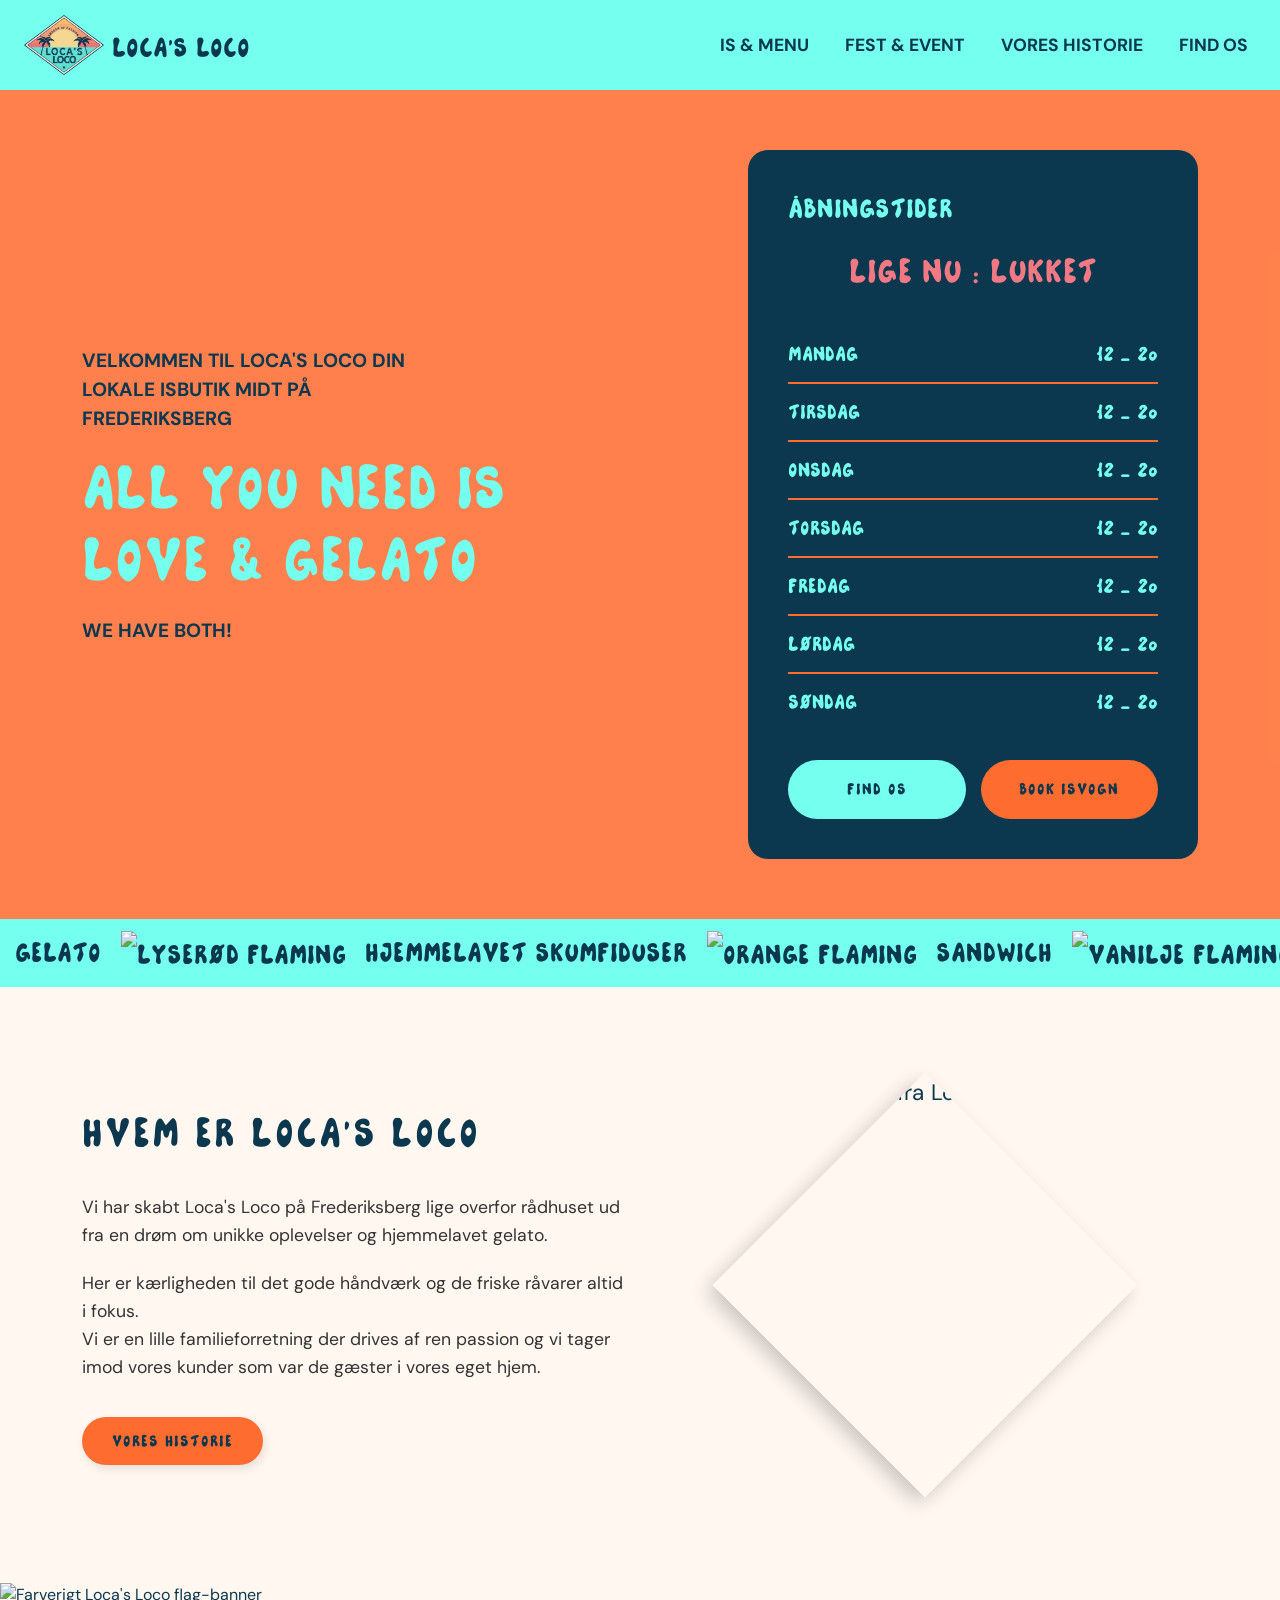
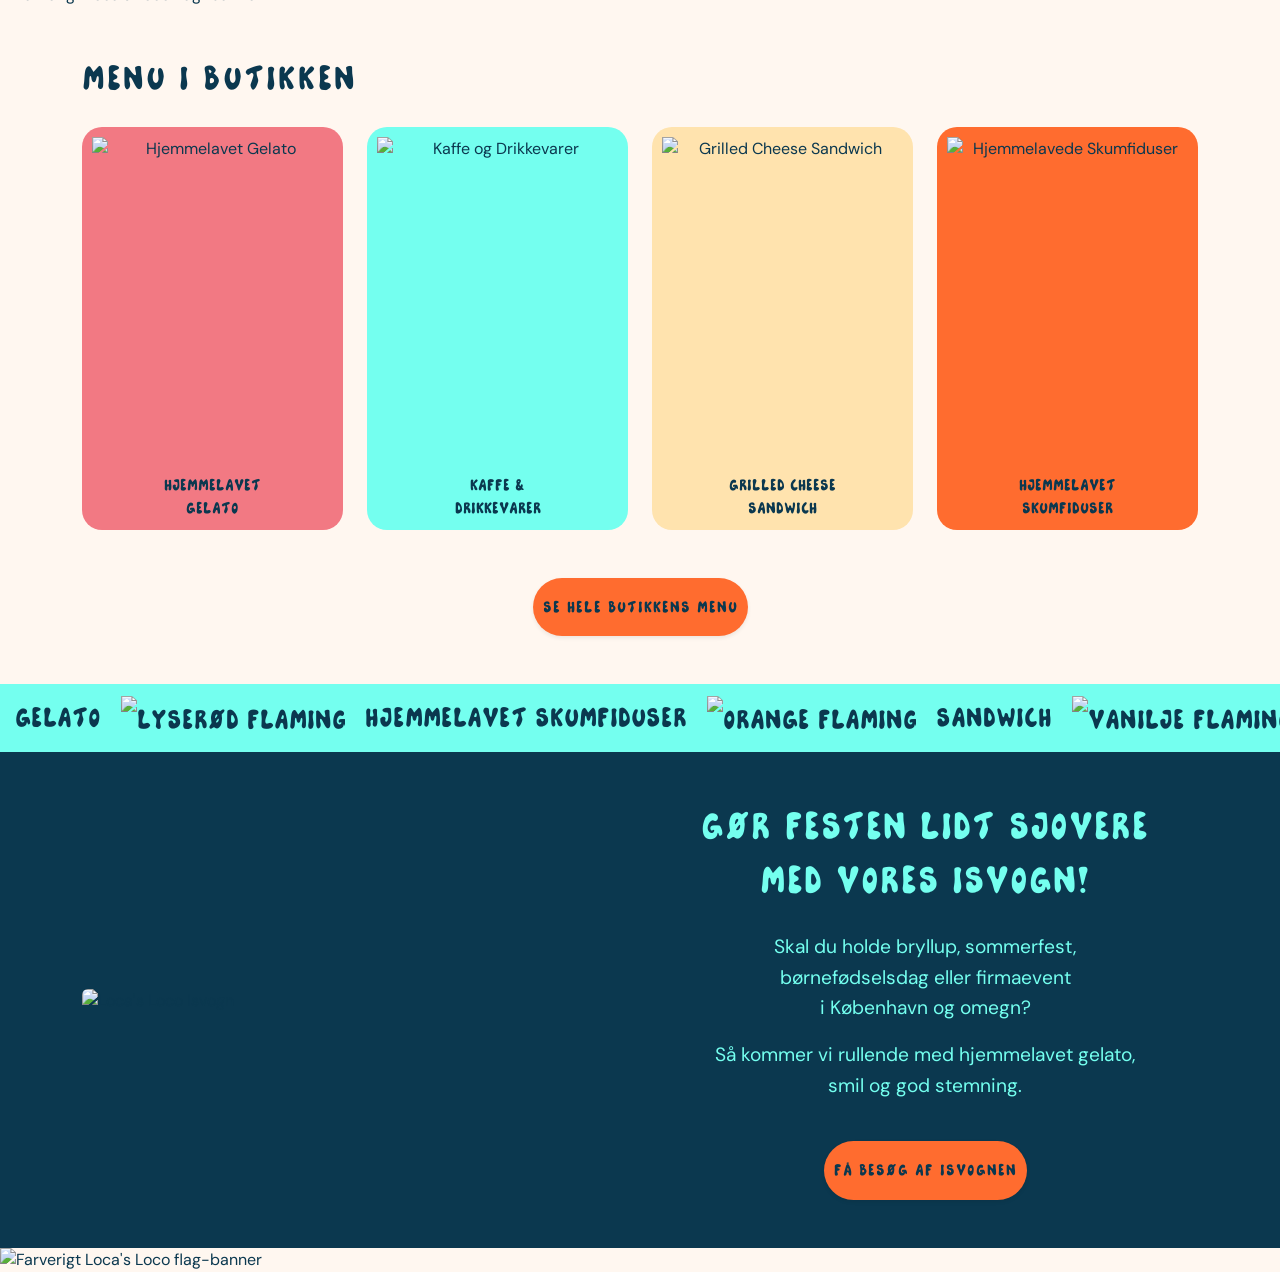
==== index.html @ 7a868c6a "3 commit cards og modal" ====
<!DOCTYPE html>
<html lang="da">
<head>
    <meta charset="UTF-8">
    <meta name="viewport" content="width=device-width, initial-scale=1.0">

    <meta name="robots" content="noindex, nofollow">

    <title>Loca's Loco</title>

    <link href="https://cdn.jsdelivr.net/npm/bootstrap@5.3.2/dist/css/bootstrap.min.css" rel="stylesheet">

    <link rel="preconnect" href="https://fonts.googleapis.com">
    <link rel="preconnect" href="https://fonts.gstatic.com" crossorigin>
    <link href="https://fonts.googleapis.com/css2?family=DM+Sans:wght@400;700&display=swap" rel="stylesheet">

    <link rel="stylesheet" href="style.css">
</head>
<body>

<!-- HEADER / NAVIGATION -->
<nav class="navbar navbar-expand-lg custom-navbar">
    <div class="container-fluid px-4"> <!-- px-4 giver lidt luft i siderne -->

        <!-- LOGO & BUTIKSNAVN (Fungerer som "Hjem" knap) -->
        <a class="navbar-brand d-flex align-items-center" href="index.html">
            <!-- HUSK: Skift 'dit-logo.png' ud med navnet på din egen logo-fil -->
            <img src="media/logo.png" alt="Loca's Loco Logo" width="80" height="60" class="me-2">
            <span class="store-name">Loca's Loco</span>
        </a>

        <!-- BURGERMENU KNAP (Vises kun på små skærme/mobiler) -->
        <button class="navbar-toggler" type="button" data-bs-toggle="collapse" data-bs-target="#hovedMenu" aria-controls="hovedMenu" aria-expanded="false" aria-label="Toggle navigation">
            <span class="navbar-toggler-icon"></span>
        </button>

        <!-- MENU PUNKTERNE -->
        <div class="collapse navbar-collapse justify-content-end" id="hovedMenu">
            <ul class="navbar-nav">
                <li class="nav-item">
                    <!-- Lige nu peger href="#" ingen steder hen. Senere retter vi det til f.eks. "menu.html" -->
                    <a class="nav-link" href="#">Is & Menu</a>
                </li>
                <li class="nav-item">
                    <a class="nav-link" href="#">Fest & Event</a>
                </li>
                <li class="nav-item">
                    <a class="nav-link" href="#">Vores historie</a>
                </li>
                <li class="nav-item">
                    <a class="nav-link" href="#">Find os</a>
                </li>
            </ul>
        </div>

    </div>
</nav>
<!-- HEADER / NAVIGATION -->

<!-- HERO SEKTION MED VIDEO BAGGRUND -->
<header class="hero-section">

    <!-- Baggrundsvideo -->
    <video autoplay loop muted playsinline class="hero-video">
        <!-- HUSK: Skift navnet ud med din egen videofil senere -->
        <source src="media/placeholdervideo.mp4" type="video/mp4">
    </video>

    <!-- Et let gennemsigtigt orange filter over videoen, så teksten kan læses -->
    <div class="hero-overlay"></div>

    <div class="container position-relative z-index-1">
        <div class="row align-items-center">

            <!-- VENSTRE SIDE: Tekst -->
            <div class="col-6 hero-text-box mb-lg-0">
                <p class="hero-subtitle">VELKOMMEN TIL LOCA'S LOCO DIN<br>LOKALE ISBUTIK MIDT PÅ<br>FREDERIKSBERG</p>
                <h1 class="hero-title">ALL YOU NEED IS<br>LOVE & GELATO</h1>
                <p class="hero-subtitle">We Have Both!</p>
            </div>

            <!-- HØJRE SIDE: Åbningstider Boks -->
            <div class="col-6">
                <div class="hours-box">
                    <h2 class="hours-title">ÅBNINGSTIDER</h2>

                    <!-- DETTE ELEMENT ÆNDRES AF JAVASCRIPT -->
                    <h3 id="aabnings-status" class="hours-status">LIGE NU : HENTER...</h3>

                    <!-- Listen med åbningstider som kunden retter i HTML for syns skyld -->
                    <ul class="hours-list">
                        <li><span>MANDAG</span> <span>12 - 20</span></li>
                        <li><span>TIRSDAG</span> <span>12 - 20</span></li>
                        <li><span>ONSDAG</span> <span>12 - 20</span></li>
                        <li><span>TORSDAG</span> <span>12 - 20</span></li>
                        <li><span>FREDAG</span> <span>12 - 20</span></li>
                        <li><span>LØRDAG</span> <span>12 - 20</span></li>
                        <li><span>SØNDAG</span> <span>12 - 20</span></li>
                    </ul>

                    <!-- Knapper i bunden af boksen -->
                    <div class="hours-buttons">
                        <!-- Fører til siden "find-os.html" -->
                        <a href="find-os.html" class="btn-custom btn-mint">FIND OS</a>

                        <!-- Fører til siden "fest-event.html" -->
                        <a href="fest-event.html" class="btn-custom btn-orange">BOOK ISVOGN</a>
                    </div>
                </div>
            </div>

        </div>
    </div>
</header>

<!-- HERO SEKTION MED VIDEO BAGGRUND -->

<!-- RULLENDE TEKST (MARQUEE) -->
<div class="scrolling-banner">
    <div class="scrolling-content">

        <!-- GRUPPE 1 (Originalen) -->
        <div class="scrolling-group">
            <span>GELATO</span>
            <!-- Læg mærke til at stien er sat til media-mappen -->
            <img src="media/jordbær.svg" alt="Lyserød Flamingo">
            <span>HJEMMELAVET SKUMFIDUSER</span>
            <img src="media/blodappelsin.svg" alt="Orange Flamingo">
            <span>SANDWICH</span>
            <img src="media/mango.svg" alt="Vanilje Flamingo">
            <span>SHAKE</span>
            <img src="media/blaabaer.svg" alt="Blåbær Flamingo">
            <span>ISKAFFE</span>
            <img src="media/jordbær.svg" alt="Lyserød Flamingo">
            <span>KAFFE</span>
            <img src="media/blodappelsin.svg" alt="Orange Flamingo">
            <span>JARRITOS</span>
            <img src="media/mango.svg" alt="Vanilje Flamingo">
            <span>FLOAT</span>
            <img src="media/blaabaer.svg" alt="Blåbær Flamingo">
        </div>

        <!-- GRUPPE 2 (Kopien der gør loopet usynligt - Præcis magen til) -->
        <div class="scrolling-group">
            <span>GELATO</span>
            <img src="media/jordbær.svg" alt="Lyserød Flamingo">
            <span>HJEMMELAVET SKUMFIDUSER</span>
            <img src="media/blodappelsin.svg" alt="Orange Flamingo">
            <span>SANDWICH</span>
            <img src="media/mango.svg" alt="Vanilje Flamingo">
            <span>SHAKE</span>
            <img src="media/blaabaer.svg" alt="Blåbær Flamingo">
            <span>ISKAFFE</span>
            <img src="media/jordbær.svg" alt="Lyserød Flamingo">
            <span>KAFFE</span>
            <img src="media/blodappelsin.svg" alt="Orange Flamingo">
            <span>JARRITOS</span>
            <img src="media/mango.svg" alt="Vanilje Flamingo">
            <span>FLOAT</span>
            <img src="media/blaabaer.svg" alt="Blåbær Flamingo">
        </div>

    </div>
</div>
<!-- RULLENDE TEKST (MARQUEE) -->

<!-- HVEM ER LOCAS -->
<section class="about-section">
    <div class="container py-5"> <div class="row align-items-center">

        <div class="col-md-6 about-text-col mb-4 mb-md-0">
            <h2 class="about-title">HVEM ER LOCA'S LOCO</h2>

            <p class="about-text">
                Vi har skabt Loca's Loco på Frederiksberg lige overfor
                rådhuset ud fra en drøm om unikke oplevelser og
                hjemmelavet gelato.
            </p>

            <p class="about-text">
                Her er kærligheden til det gode håndværk og de friske
                råvarer altid i fokus.
                <br>
                Vi er en lille familieforretning der drives af ren passion
                og vi tager imod vores kunder som var de gæster i
                vores eget hjem.
            </p>

            <a href="vores-historie.html" class="btn-custom btn-orange about-btn shadow-sm">VORES HISTORIE</a>
        </div>

        <div class="col-md-6 d-flex justify-content-center">
            <div class="diamond-shape">
                <div class="diamond-image">
                    <img src="media/Brank-Ninna.JPG" alt="Brank og Ninna fra Loca's Loco">
                </div>
            </div>
        </div>

    </div>
    </div>
</section>
<!-- HVEM ER LOCAS -->


<!-- BANNER -->
<div class="separator-banner">
    <img src="media/banner.svg" alt="Farverigt Loca's Loco flag-banner">
</div>
<!-- BANNER -->

<!-- ========================================== -->
<!-- START: MENU I BUTIKKEN (KORT + MODALS)     -->
<!-- ========================================== -->

<!-- DEL 1: KORTENE PÅ SIDEN -->
<section class="menu-preview-section py-5">
    <div class="container text-center">

        <h2 class="section-title text-start mb-4">MENU I BUTIKKEN</h2>

        <div class="row g-4">

            <!-- Gelato Kort -->
            <div class="col-6 col-md-3">
                <div class="menu-card frame-pink" data-bs-toggle="modal" data-bs-target="#modalGelato">
                    <img src="media/ismaskine.JPG" alt="Hjemmelavet Gelato">
                    <h3>HJEMMELAVET<br>GELATO</h3>
                </div>
            </div>

            <!-- Kaffe Kort -->
            <div class="col-6 col-md-3">
                <div class="menu-card frame-mint" data-bs-toggle="modal" data-bs-target="#modalKaffe">
                    <img src="media/kaffekop.jpg" alt="Kaffe og Drikkevarer">
                    <h3>KAFFE &<br>DRIKKEVARER</h3>
                </div>
            </div>

            <!-- Sandwich Kort -->
            <div class="col-6 col-md-3">
                <div class="menu-card frame-vanilje" data-bs-toggle="modal" data-bs-target="#modalSandwich">
                    <img src="media/mad.jpg" alt="Grilled Cheese Sandwich">
                    <h3>GRILLED CHEESE<br>SANDWICH</h3>
                </div>
            </div>

            <!-- Skumfiduser Kort -->
            <div class="col-6 col-md-3">
                <div class="menu-card frame-orange" data-bs-toggle="modal" data-bs-target="#modalSkumfiduser">
                    <img src="media/skum.JPG" alt="Hjemmelavede Skumfiduser">
                    <h3>HJEMMELAVET<br>SKUMFIDUSER</h3>
                </div>
            </div>

        </div>

        <!-- Knappen til hele menuen -->
        <div class="mt-5">
            <a href="is-og-menu.html" class="btn-custom btn-orange shadow-sm d-inline-block">SE HELE BUTIKKENS MENU</a>
        </div>

    </div>
</section>

<!-- DEL 2: POP-UP VINDUER (MODALS) -->

<!-- Modal for Gelato -->
<div class="modal fade" id="modalGelato" tabindex="-1" aria-hidden="true">
    <div class="modal-dialog modal-dialog-centered modal-lg">
        <div class="modal-content custom-modal text-modal">
            <button type="button" class="btn-close modal-close-btn" data-bs-dismiss="modal" aria-label="Close"></button>
            <div class="modal-body p-4 p-md-5">
                <h2 class="menu-modal-title">GELATO</h2>
                <ul class="menu-price-list">
                    <li>
                        <div class="menu-item-info">
                            <h4>1 KUGLE</h4>
                            <p>Inkl. 1 valgfri topping fra væggen</p>
                        </div>
                        <div class="menu-item-price">37 KR</div>
                    </li>
                    <li>
                        <div class="menu-item-info">
                            <h4>2 KUGLER</h4>
                            <p>Inkl. 1 valgfri topping fra væggen</p>
                        </div>
                        <div class="menu-item-price">46 KR</div>
                    </li>
                    <li>
                        <div class="menu-item-info">
                            <h4>3 KUGLER</h4>
                            <p>Inkl. 1 valgfri topping fra væggen</p>
                        </div>
                        <div class="menu-item-price">55 KR</div>
                    </li>
                    <div class="menu-extras mt-4">
                        <span>EKSTRA KUGLE +9 KR</span>
                        <span>HJEMMELAVET GUF +7 KR</span>
                        <span>EKSTRA TOPPING +5 KR</span>
                    </div>
                </ul>
                    <h2 class="menu-modal-title">Bokse</h2>
                    <ul class="menu-price-list">
                        <li>
                            <div class="menu-item-info">
                                <h4>0,5L boks</h4>
                                <p>Vælg op til 3 varianter</p>
                            </div>
                            <div class="menu-item-price">93 KR</div>
                        </li>
                        <li>
                            <div class="menu-item-info">
                                <h4>1L Boks</h4>
                                <p>Vælg op til 4 varianter</p>
                            </div>
                            <div class="menu-item-price">175 KR</div>
                        </li>
                        <div class="menu-item-info">
                            <h4>4 Vafler og 2 Toppings</h4>
                        </div>
                        <div class="menu-item-price">35 KR</div>
                        </li>
                    </ul>
            </div>
        </div>
    </div>
</div>

<!-- Modal for Kaffe -->
<div class="modal fade" id="modalKaffe" tabindex="-1" aria-hidden="true">
    <div class="modal-dialog modal-dialog-centered modal-lg">
        <div class="modal-content custom-modal text-modal">
            <button type="button" class="btn-close modal-close-btn" data-bs-dismiss="modal" aria-label="Close"></button>
            <div class="modal-body p-4 p-md-5">
                <h2 class="menu-modal-title">KAFFE</h2>
                <ul class="menu-price-list">
                    <li>
                        <div class="menu-item-info"><h4>DOBBELT ESPRESSO</h4></div>
                        <div class="menu-item-price">25 KR</div>
                    </li>
                    <li>
                        <div class="menu-item-info"><h4>AMERICANO</h4></div>
                        <div class="menu-item-price">30 KR</div>
                    </li>
                    <li>
                        <div class="menu-item-info"><h4>CAFFE LATTE</h4></div>
                        <div class="menu-item-price">37 KR</div>
                    </li>
                    <li>
                        <div class="menu-item-info"><h4>CAPPUCCINO</h4></div>
                        <div class="menu-item-price">37 KR</div>
                    </li>
                    <li>
                        <div class="menu-item-info">
                            <h4>AFFOGATO</h4>
                            <p>espresso shot & 1 kugle is</p>
                        </div>
                        <div class="menu-item-price">44 KR</div>
                    </li>
                    <li>
                        <div class="menu-item-info">
                            <h4>MILO'S ISKAFFE</h4>
                            <p>Dobbelt espresso shot, vaniljemælk & isterninger</p>
                        </div>
                        <div class="menu-item-price">57 KR</div>
                    </li>
                </ul>

                <h2 class="menu-modal-title">DRIKKEVARE</h2>
                <ul class="menu-price-list">
                    <li>
                        <div class="menu-item-info">
                            <h4>LOCO SHAKE</h4>
                            <p>med 3 kugler valgfri is & vaniljemælk</p>
                        </div>
                        <div class="menu-item-price">57 KR</div>
                    </li>
                    <li>
                        <div class="menu-item-info">
                            <h4>LOCO FLOAT</h4>
                            <p>Jarritos & 1 kugle valgfri is</p>
                        </div>
                        <div class="menu-item-price">54 KR</div>
                    </li>
                    <li>
                        <div class="menu-item-info">
                            <h4>JARRITOS</h4>
                            <p>Mexicansk Sodavand</p>
                        </div>
                        <div class="menu-item-price">29 KR</div>
                    </li>


                </ul>
            </div>
        </div>
    </div>
</div>

<!-- Modal for Sandwich -->
<div class="modal fade" id="modalSandwich" tabindex="-1" aria-hidden="true">
    <div class="modal-dialog modal-dialog-centered modal-lg">
        <div class="modal-content custom-modal text-modal">
            <button type="button" class="btn-close modal-close-btn" data-bs-dismiss="modal" aria-label="Close"></button>
            <div class="modal-body p-4 p-md-5">
                <h2 class="menu-modal-title">SANDWICH</h2>
                <ul class="menu-price-list">
                    <li>
                        <div class="menu-item-info">
                            <h4>GRILLED CHEESE SANDWICH</h4>
                            <p>På hjemmebagt surdejsbrød, med ost & Branko's salsa verde<br>med eller uden chili</p>
                        </div>
                        <div class="menu-item-price">49 KR</div>
                    </li>
                </ul>
                <div class="menu-extras mt-4">
                    <span>TILVALG: TOMAT: +5 KR</span>
                    <span>SVAMPE: +5 KR</span>
                    <span>AVOCADO: +10 KR</span>
                </div>
            </div>
        </div>
    </div>
</div>

<!-- Modal for Skumfiduser -->
<div class="modal fade" id="modalSkumfiduser" tabindex="-1" aria-hidden="true">
    <div class="modal-dialog modal-dialog-centered modal-lg">
        <div class="modal-content custom-modal text-modal">
            <button type="button" class="btn-close modal-close-btn" data-bs-dismiss="modal" aria-label="Close"></button>
            <div class="modal-body p-4 p-md-5">
                <h2 class="menu-modal-title">HJEMMELAVEDE SKUMFIDUSER</h2>
                <p class="text-center" style="font-family: 'DM Sans', sans-serif; color: var(--vanilje);">Vores skumfiduser er lavet med halal-certificeret gelatine fra kvæg</p>
                <ul class="menu-price-list mt-4">
                    <li>
                        <div class="menu-item-info"><h4>10 STK</h4></div>
                        <div class="menu-item-price">40 KR</div>
                    </li>
                    <li>
                        <div class="menu-item-info"><h4>20 STK</h4></div>
                        <div class="menu-item-price">70 KR</div>
                    </li>
                    <li>
                        <div class="menu-item-info"><h4>PRIS PR. STK</h4></div>
                        <div class="menu-item-price">5 KR</div>
                    </li>
                </ul>
            </div>
        </div>
    </div>
</div>

<!-- ========================================== -->
<!-- SLUT: MENU I BUTIKKEN (KORT + MODALS)      -->
<!-- ========================================== -->

<!-- RULLENDE TEKST (MARQUEE) -->
<div class="scrolling-banner">
    <div class="scrolling-content">

        <!-- GRUPPE 1 (Originalen) -->
        <div class="scrolling-group">
            <span>GELATO</span>
            <!-- Læg mærke til at stien er sat til media-mappen -->
            <img src="media/jordbær.svg" alt="Lyserød Flamingo">
            <span>HJEMMELAVET SKUMFIDUSER</span>
            <img src="media/blodappelsin.svg" alt="Orange Flamingo">
            <span>SANDWICH</span>
            <img src="media/mango.svg" alt="Vanilje Flamingo">
            <span>SHAKE</span>
            <img src="media/blaabaer.svg" alt="Blåbær Flamingo">
            <span>ISKAFFE</span>
            <img src="media/jordbær.svg" alt="Lyserød Flamingo">
            <span>KAFFE</span>
            <img src="media/blodappelsin.svg" alt="Orange Flamingo">
            <span>JARRITOS</span>
            <img src="media/mango.svg" alt="Vanilje Flamingo">
            <span>FLOAT</span>
            <img src="media/blaabaer.svg" alt="Blåbær Flamingo">
        </div>

        <!-- GRUPPE 2 (Kopien der gør loopet usynligt - Præcis magen til) -->
        <div class="scrolling-group">
            <span>GELATO</span>
            <img src="media/jordbær.svg" alt="Lyserød Flamingo">
            <span>HJEMMELAVET SKUMFIDUSER</span>
            <img src="media/blodappelsin.svg" alt="Orange Flamingo">
            <span>SANDWICH</span>
            <img src="media/mango.svg" alt="Vanilje Flamingo">
            <span>SHAKE</span>
            <img src="media/blaabaer.svg" alt="Blåbær Flamingo">
            <span>ISKAFFE</span>
            <img src="media/jordbær.svg" alt="Lyserød Flamingo">
            <span>KAFFE</span>
            <img src="media/blodappelsin.svg" alt="Orange Flamingo">
            <span>JARRITOS</span>
            <img src="media/mango.svg" alt="Vanilje Flamingo">
            <span>FLOAT</span>
            <img src="media/blaabaer.svg" alt="Blåbær Flamingo">
        </div>

    </div>
</div>
<!-- RULLENDE TEKST (MARQUEE) -->

<!-- ========================================== -->
<!-- START: ISVOGN SEKTION                      -->
<!-- ========================================== -->
<section class="isvogn-section py-5">
    <div class="container">
        <div class="row align-items-center">

            <!-- VENSTRE SIDE: Billede -->
            <div class="col-md-6 mb-4 mb-md-0">
                <!-- img-fluid sørger for at billedet er responsivt, og rounded giver let bløde kanter -->
                <img src="media/brankoisvogn.JPG" alt="Loca's Loco Isvogn" class="img-fluid rounded">
            </div>

            <!-- HØJRE SIDE: Tekst og knap -->
            <!-- text-center centrerer alt indholdet ligesom på dit design -->
            <div class="col-md-6 text-center px-md-4">
                <h2 class="isvogn-title">GØR FESTEN LIDT SJOVERE<br>MED VORES ISVOGN!</h2>

                <p class="isvogn-text mt-4">
                    Skal du holde bryllup, sommerfest,<br>
                    børnefødselsdag eller firmaevent<br>
                    i København og omegn?
                </p>

                <p class="isvogn-text mt-3">
                    Så kommer vi rullende med hjemmelavet gelato,<br>
                    smil og god stemning.
                </p>

                <!-- Knappen fører til Fest & Event siden -->
                <a href="fest-event.html" class="btn-custom btn-orange shadow-sm mt-4 d-inline-block">FÅ BESØG AF ISVOGNEN</a>
            </div>

        </div>
    </div>
</section>
<!-- ========================================== -->
<!-- SLUT: ISVOGN SEKTION                       -->
<!-- ========================================== -->

<!-- BANNER -->
<div class="separator-banner">
    <img src="media/banner.svg" alt="Farverigt Loca's Loco flag-banner">
</div>
<!-- BANNER -->











<script src="https://cdn.jsdelivr.net/npm/bootstrap@5.3.2/dist/js/bootstrap.bundle.min.js"></script>

<script src="js.js"></script>
</body>
</html>
---- style.css ----
/* 1. Opsætning af dine farvepaletter i roden af dokumentet */
:root {
    --vanilje: #FFF7F0;
    --blaabaer: #0B384F;
    --mint: #74FFEF;
    --blodappelsin: #FF6C2F;
    --jordbaer: #F27983;
    --mango: #FFE3AE;
}

/* 2. Opsætning af din egen (lokale) font */
@font-face {
    font-family: 'LocasLoco'; /* Her navngiver vi din font, så du nemt kan kalde på den */
    src: url('locasloco.ttf') format('truetype');
    /* VIGTIGT: Sørg for at filen præcist hedder locasloco.ttf i din mappe! */
    font-weight: normal;
    font-style: normal;
}

/* 3. Standardindstillinger for hele siden */
body {
    /* Her sætter vi din Google Font (DM Sans som pladsholder) som standard for al almindelig tekst */
    font-family: 'DM Sans', sans-serif;

    /* Vi sætter baggrunden til din vanilje-farve via din variabel */
    background-color: var(--vanilje);

    color: var(--blaabaer); /* Jeg har sat standardteksten til din blåbær-farve for at bruge paletten! */
}

/* 4. Overskrifter med din egen font */
h1 {
    font-family: 'LocasLoco', sans-serif; /* Her kalder vi på din egen font */
    color: var(--blodappelsin);
}



/* =========================================
   HEADER / NAVIGATIONBAR STYLING
   ========================================= */

/* Selve menu-baren */
.custom-navbar {
    background-color: var(--mint);
    /* Jeg har tilføjet en tynd kant i bunden ligesom på dit billede */
    padding-top: 10px;
    padding-bottom: 10px;
}

/* Butiksnavnet ved siden af logoet */
.store-name {
    font-family: 'LocasLoco', sans-serif;
    color: var(--blaabaer);
    font-size: 2rem; /* Gør teksten stor */
    margin-top: 5px; /* Skubber teksten lidt ned så den flugter med logoet */
}

/* Menu punkterne */
.custom-navbar .nav-link {
    font-family: 'DM Sans', sans-serif; /* Google fonten som du bad om */
    color: var(--blaabaer) !important; /* !important tvinger Bootstrap til at bruge din farve */
    font-size: 1.1rem;
    font-weight: bold; /* Gør teksten tyk så den er let at læse */
    text-transform: uppercase; /* Gør alle bogstaver STORE ligesom på dit billede */
    margin-left: 20px; /* Giver luft mellem menupunkterne */
}

/* En lille hover-effekt (Når musen holdes over menuen) */
.custom-navbar .nav-link:hover {
    color: var(--blodappelsin) !important;
}

/* =========================================
   HEADER / NAVIGATIONBAR STYLING
   ========================================= */

/* =========================================
   HERO SEKTION (VIDEO & TEKST)
   ========================================= */
.hero-section {
    position: relative;
    min-height: 80vh; /* Gør sektionen høj */
    display: flex;
    align-items: center;
    overflow: hidden;
    padding: 60px 0;
}

/* Får videoen til at fylde hele baggrunden */
.hero-video {
    position: absolute;
    top: 0;
    left: 0;
    width: 100%;
    height: 100%;
    object-fit: cover;
    z-index: -2; /* Lægger videoen bagerst */
}

/* Det gennemsigtige filter. Du kan ændre 0.85 (85%) hvis det skal være mere eller mindre gennemsigtigt */
.hero-overlay {
    position: absolute;
    top: 0;
    left: 0;
    width: 100%;
    height: 100%;
    background-color: rgba(255, 108, 47, 0.85); /* Din blodappelsin farve (HEX #FF6C2F) med transparens */
    z-index: -1;
}

/* Typografi for hero-teksten */
.hero-subtitle {
    font-family: 'DM Sans', sans-serif;
    color: var(--blaabaer);
    font-size: 1.2rem;
    font-weight: 700;
    text-transform: uppercase;
}

.hero-title {
    font-family: 'LocasLoco', sans-serif;
    color: var(--mint);
    font-size: 4.5rem;
    line-height: 1;
    margin: 20px 0;
}

/* =========================================
   ÅBNINGSTIDER BOKS
   ========================================= */
.hours-box {
    background-color: var(--blaabaer);
    border-radius: 20px;
    padding: 40px;
    font-family: 'LocasLoco', sans-serif;
    max-width: 450px;
    margin-left: auto;
}

.hours-title {
    color: var(--mint);
    font-size: 2rem;
    margin-bottom: 20px;
}

.hours-status {
    /* Farven styres af Javascript, men vi sætter lidt afstand her */
    font-size: 2.5rem;
    margin-bottom: 30px;
    text-align: center;
    animation: pulse 2s infinite ease-in-out;
}

@keyframes pulse {
    0% {
        transform: scale(1); /* Normal størrelse */
    }
    50% {
        transform: scale(1.1); /* 10% større. Ret tallet til f.eks. 1.2 for at gøre den endnu større */
    }
    100% {
        transform: scale(1); /* Tilbage til normal størrelse */
    }
}


.hours-list {
    list-style: none; /* Fjerner prikker */
    padding: 0;
    margin: 0;
    color: var(--mint);
    font-size: 1.5rem;
}

/* Styler hver linje (dag og tid) */
.hours-list li {
    display: flex;
    justify-content: space-between; /* Skubber dag til venstre og tid til højre */
    padding: 10px 0;
    border-bottom: 2px solid var(--blodappelsin); /* Den orange streg mellem dagene */
}

/* Fjerner stregen under den sidste dag (søndag) */
.hours-list li:last-child {
    border-bottom: none;
    margin-bottom: 30px;
}

/* Knapperne */
.hours-buttons {
    display: flex;
    justify-content: space-between;
    gap: 15px; /* Lidt luft mellem knapperne på små skærme */
}

.btn-custom {
    flex: 1; /* Får knapperne til at fylde lige meget */
    text-align: center;
    padding: 15px 10px;
    border-radius: 30px;
    text-decoration: none;
    color: var(--blaabaer);
    font-size: 1.2rem;
    transition: transform 0.2s; /* Gør dem lidt levende når man holder over */
    font-family: 'LocasLoco', sans-serif;
    letter-spacing: 1px;
}

.btn-custom:hover {
    transform: scale(1.05); /* Forstør knappen let ved hover */
    color: var(--blaabaer);
}

.btn-mint {
    background-color: var(--mint);
}

.btn-orange {
    background-color: var(--blodappelsin);
}

/* =========================================
   ÅBNINGSTIDER BOKS
   ========================================= */

/* =========================================
   RULLENDE TEKST / FLAMINGO BANNER
   ========================================= */
.scrolling-banner {
    background-color: var(--mint); /* Baggrundsfarven fra dit billede */
    overflow: hidden; /* VIGTIGT: Skjuler den tekst og de billeder, der ryger ud over skærmens kant */
    padding: 10px 0; /* Giver lidt luft i toppen og bunden */
    display: flex;
    white-space: nowrap; /* Tvinger alt indhold til at blive på én lang linje */
}

/* Dette er kassen, der holder BEGGE grupper (original og kopi) */
.scrolling-content {
    display: flex;
    /* Her kalder vi vores animation 'scrollText'.
       '20s' betyder det tager 20 sekunder om ét loop. Gør tallet mindre for at rulle hurtigere.
       'linear' betyder at farten er konstant, og 'infinite' gør at den aldrig stopper. */
    animation: scrollText 20s linear infinite;
}

/* Styler selve teksten */
.scrolling-group {
    display: flex;
    align-items: center;
    font-family: 'LocasLoco', sans-serif;
    color: var(--blaabaer);
    font-size: 2rem;
    padding-right: 20px; /* Lidt luft inden næste gruppe starter */
}

/* Luft omkring hvert enkelt ord */
.scrolling-group span {
    margin: 0 15px;
}

/* Styrer størrelsen på dine flamingo-SVG'er */
.scrolling-group img {
    height: 45px; /* Ret dette tal hvis de skal være større eller mindre */
    margin: 0 5px;
}

/* =========================================
   ANIMATIONEN (Nøglen til loopet)
   ========================================= */
@keyframes scrollText {
    0% {
        transform: translateX(0); /* Start ved normal position */
    }
    100% {
        /* Flyt kassen præcis 50% til venstre.
           Fordi kassen indeholder to identiske grupper, vil den
           ved 50% se ud PRÆCIS som da den startede (0%), og dermed
           kan den hoppe tilbage usynligt! */
        transform: translateX(-50%);
    }
}

/* =========================================
   RULLENDE TEKST / FLAMINGO BANNER
   ========================================= */

/* =========================================
   MOBIL OPTIMERING (Media Queries)
   ========================================= */

/* Denne kode gælder KUN, når skærmen er 768 pixels eller mindre (mobiler og små tablets) */
@media (max-width: 768px) {

    /* NYT: Vi skærer hero-sektionen til på mobilen */
    .hero-section {
        min-height: auto; /* Siger til boksen: "Bliv kun så høj som dit indhold kræver" */
        padding: 30px 0; /* Halverer luften i top og bund fra 60px til 30px */
    }

    /* Gør tekst på venstre side meget mindre */
    .hero-title {
        font-size: 2rem;
        margin: 10px 0;
    }

    .hero-subtitle {
        font-size: 0.7rem; /* Mindre brødtekst så den kan være der */
    }

    /* Gør åbningstider-boksen på højre side mindre */
    .hours-box {
        padding: 15px; /* Mindre luft indeni boksen (var 40px) */
    }

    .hours-title {
        font-size: 1.2rem;
        margin-bottom: 10px;
    }

    .hours-status {
        font-size: 1.2rem;
        margin-bottom: 10px;
    }

    .hours-list {
        font-size: 0.7rem; /* Meget mindre tekst til dagene */
    }

    .hours-list li {
        padding: 5px 0; /* Mindre luft mellem dagene */
    }

    /* Knapperne får et lidt andet layout på mobil for at spare plads */
    .hours-buttons {
        flex-direction: column; /* Lægger knapperne ovenpå hinanden i stedet for side om side */
        gap: 8px; /* Lidt luft imellem dem */
    }

    .btn-custom {
        font-size: 0.7rem; /* Mindre skrift i knapperne */
        padding: 8px 5px; /* Tyndere knapper */
    }
}

/* =========================================
   MOBIL OPTIMERING (Media Queries)
   ========================================= */

/* =========================================
   "HVEM ER LOCA'S LOCO" SEKTION
   ========================================= */

.about-section {
    background-color: var(--vanilje);
    padding: 60px 0;
}

/* Typografi til overskriften */
.about-title {
    font-family: 'LocasLoco', sans-serif;
    color: var(--blaabaer);
    font-size: 3rem;
    margin-bottom: 30px;
    letter-spacing: 2px;
}

/* Brødteksten (Google Fonten DM Sans) */
.about-text {
    font-family: 'DM Sans', sans-serif;
    color: #333333;
    font-size: 1.1rem;
    line-height: 1.6;
    margin-bottom: 20px;
}

/* Styling af Vores Historie knappen */
.about-btn {
    display: inline-block;
    margin-top: 15px;
    padding: 10px 30px;
    font-family: 'LocasLoco', sans-serif;
    letter-spacing: 1px;
    /* Skyggen gør, at den popper lidt frem, ligesom på dit billede */
    box-shadow: 2px 4px 10px rgba(0,0,0,0.1) !important;
}

/* =========================================
   DIAMANT-BILLEDET (CSS TRICK)
   ========================================= */

/* Den ydre kasse roteres 45 grader (diamant) og skjuler alt der stikker ud */
.diamond-shape {
    width: 300px;
    height: 300px;
    overflow: hidden;
    transform: rotate(45deg);
    /* Giver billedet en blød skygge hele vejen rundt */
    box-shadow: 0 10px 20px rgba(0, 0, 0, 0.2);
    margin: 40px; /* Lidt luft rundt om, så den ikke støder mod teksten */
}

/* Den indre kasse roteres tilbage (-45 grader), så billedet står oprejst */
.diamond-image {
    width: 100%;
    height: 100%;
    transform: rotate(-45deg) scale(1.4);
    /* Vi scaler billedet op (1.4), så hjørnerne fra firkanten dækker hele diamanten */
}

/* Selve billedet tvinges til at fylde den indre kasse pænt ud */
.diamond-image img {
    width: 100%;
    height: 100%;
    object-fit: cover;
}

/* MOBIL-TILPASNING for Diamanten */
@media (max-width: 768px) {
    .diamond-shape {
        width: 220px;
        height: 220px;
        margin: 20px auto; /* Centrerer billedet på mobilen */
    }

    .about-title {
        font-size: 2.2rem;
        text-align: center;
    }

    .about-text {
        text-align: center;
    }

    .about-text-col {
        display: flex;
        flex-direction: column;
        align-items: center;
    }
}

/* =========================================
   "HVEM ER LOCA'S LOCO" SEKTION
   ========================================= */

/* =========================================
   OPDELER BANNER (Genbrugelig)
   ========================================= */

.separator-banner {
    width: 100%; /* Sørger for at kassen altid fylder hele skærmens bredde */
    overflow: hidden; /* Forhindrer at noget stikker ud og skaber vandret scroll på mobilen */

    /* Et lille tip: Hvis du synes, banneret sidder for tæt på teksten over/under det,
       kan du fjerne skråstregerne og stjernen på linjen herunder for at aktivere padding: */
    /* padding: 30px 0; */
}

.separator-banner img {
    width: 100%; /* Tvinger din SVG til at strække sig ud til kanterne */
    height: auto; /* Sørger for at proportionerne bevares, så flagene ikke bliver trykket flade */
    display: block; /* Et lille hack: Billeder har ofte et lille usynligt mellemrum i bunden fra browserens side. Dette fjerner det. */
}
/* =========================================
   OPDELER BANNER (Genbrugelig)
   ========================================= */


/* ========================================== */
/* START: MENU I BUTIKKEN (KORT + MODALS)     */
/* ========================================== */

/* --- 1. KORTENE PÅ SIDEN --- */
.section-title {
    font-family: 'LocasLoco', sans-serif;
    color: var(--blaabaer);
    font-size: 2.5rem;
    letter-spacing: 2px;
}

.menu-card {
    background-color: var(--vanilje);
    padding: 10px;
    cursor: pointer;
    transition: transform 0.3s ease, box-shadow 0.3s ease;
    height: 100%;
    display: flex;
    flex-direction: column;
    border-radius: 20px;
    overflow: hidden;
}

.menu-card:hover {
    transform: translateY(-5px);
    box-shadow: 0 10px 20px rgb(255, 108, 47);
}

.menu-card img {
    width: 100%;
    aspect-ratio: 3 / 4;
    object-fit: cover;
    margin-bottom: 15px;
}

.menu-card h3 {
    font-family: 'LocasLoco', sans-serif;
    color: var(--blaabaer);
    font-size: 1.2rem;
    margin: 0;
    margin-top: auto;
}

/* Kort-rammernes farver */
.frame-pink { background-color: var(--jordbaer); }
.frame-mint { background-color: var(--mint); }
.frame-vanilje { background-color: var(--mango); }
.frame-orange { background-color: var(--blodappelsin); }

/* --- 2. MODALS / POP-UP VINDUER --- */
.custom-modal {
    background-color: transparent;
    border: none;
}

.modal-close-btn {
    position: absolute;
    top: -15px;
    right: -15px;
    background-color: #74ffef;
    opacity: 1;
    border-radius: 50%;
    padding: 10px;
    box-shadow: 0 2px 10px rgb(255, 108, 47);
    z-index: 10;
}

.text-modal {
    background-color: var(--blaabaer) !important;
    border-radius: 15px;
    color: var(--mint);
}

.menu-modal-title {
    font-family: 'LocasLoco', sans-serif;
    color: var(--blodappelsin);
    font-size: 3rem;
    margin-bottom: 30px;
    text-align: center;
}

.menu-price-list {
    list-style: none;
    padding: 0;
    margin: 0;
}

.menu-price-list li {
    display: flex;
    justify-content: space-between;
    align-items: flex-start;
    padding: 15px 0;
    border-bottom: 2px solid var(--mint);
}

.menu-item-info h4 {
    font-family: 'LocasLoco', sans-serif;
    font-size: 1.8rem;
    margin: 0;
    line-height: 1.2;
}

.menu-item-info p {
    font-family: 'DM Sans', sans-serif;
    font-size: 0.9rem;
    margin: 5px 0 0 0;
    color: var(--vanilje);
}

.menu-item-price {
    font-family: 'LocasLoco', sans-serif;
    font-size: 2rem;
    white-space: nowrap;
    padding-left: 20px;
}

.menu-extras {
    display: flex;
    justify-content: space-between;
    font-family: 'LocasLoco', sans-serif;
    color: var(--mint);
    font-size: 1.1rem;
    text-align: center;
    flex-wrap: wrap;
    gap: 10px;
}

/* --- 3. MOBIL OPTIMERING --- */
@media (max-width: 768px) {
    .section-title {
        font-size: 2rem;
        text-align: center !important;
    }

    .menu-card {
        padding: 5px;
    }

    .menu-card h3 {
        font-size: 0.9rem;
    }

    /* Trækker lukkeknappen ind i boksen på mobil for at undgå at den bryder skærmbredden */
    .modal-close-btn {
        top: 10px;
        right: 10px;
    }

    /* --- MODAL MOBIL OPTIMERING (Den gyldne middelvej) --- */

    /* 1. Tvinger luft rundt om hele modalen, så den ikke rører skærmens kanter */
    .modal-dialog {
        margin: 20px;
    }

    .modal-body {
        padding: 20px !important;
    }

    /* Lukkeknappen holdes inde i boksen */
    .modal-close-btn {
        top: 10px;
        right: 10px;
    }

    /* 2. Tekststørrelser: Større end sidst, mindre end på computeren */
    .menu-modal-title {
        font-size: 2rem;
        margin-bottom: 20px;
    }

    .menu-item-info h4 {
        font-size: 1.3rem;
    }

    .menu-item-price {
        font-size: 1.4rem;
        padding-left: 10px;
    }

    .menu-item-info p {
        font-size: 0.95rem; /* Tæt på almindelig læsestørrelse */
    }

    .menu-price-list li {
        padding: 10px 0;
    }

    .menu-extras {
        font-size: 0.95rem;
        flex-direction: column;
        gap: 8px;
    }
}

/* ========================================== */
/* SLUT: MENU I BUTIKKEN (KORT + MODALS)      */
/* ========================================== */

/* ========================================== */
/* START: ISVOGN SEKTION                      */
/* ========================================== */

.isvogn-section {
    background-color: var(--blaabaer); /* Sørger for at den blender pænt ind i sidens baggrund */
    padding: 60px 0;
}

.isvogn-title {
    font-family: 'LocasLoco', sans-serif;
    color: var(--mint);
    font-size: 2.8rem;
    line-height: 1.2;
    letter-spacing: 1px;
}

.isvogn-text {
    font-family: 'DM Sans', sans-serif;
    color: var(--mint);
    font-size: 1.2rem;
    line-height: 1.6;
}

/* Mobil optimering for isvogn sektionen */
@media (max-width: 768px) {
    .isvogn-title {
        font-size: 2.2rem;
    }

    .isvogn-text {
        font-size: 1.05rem;
    }
}

/* ========================================== */
/* SLUT: ISVOGN SEKTION                       */
/* ========================================== */
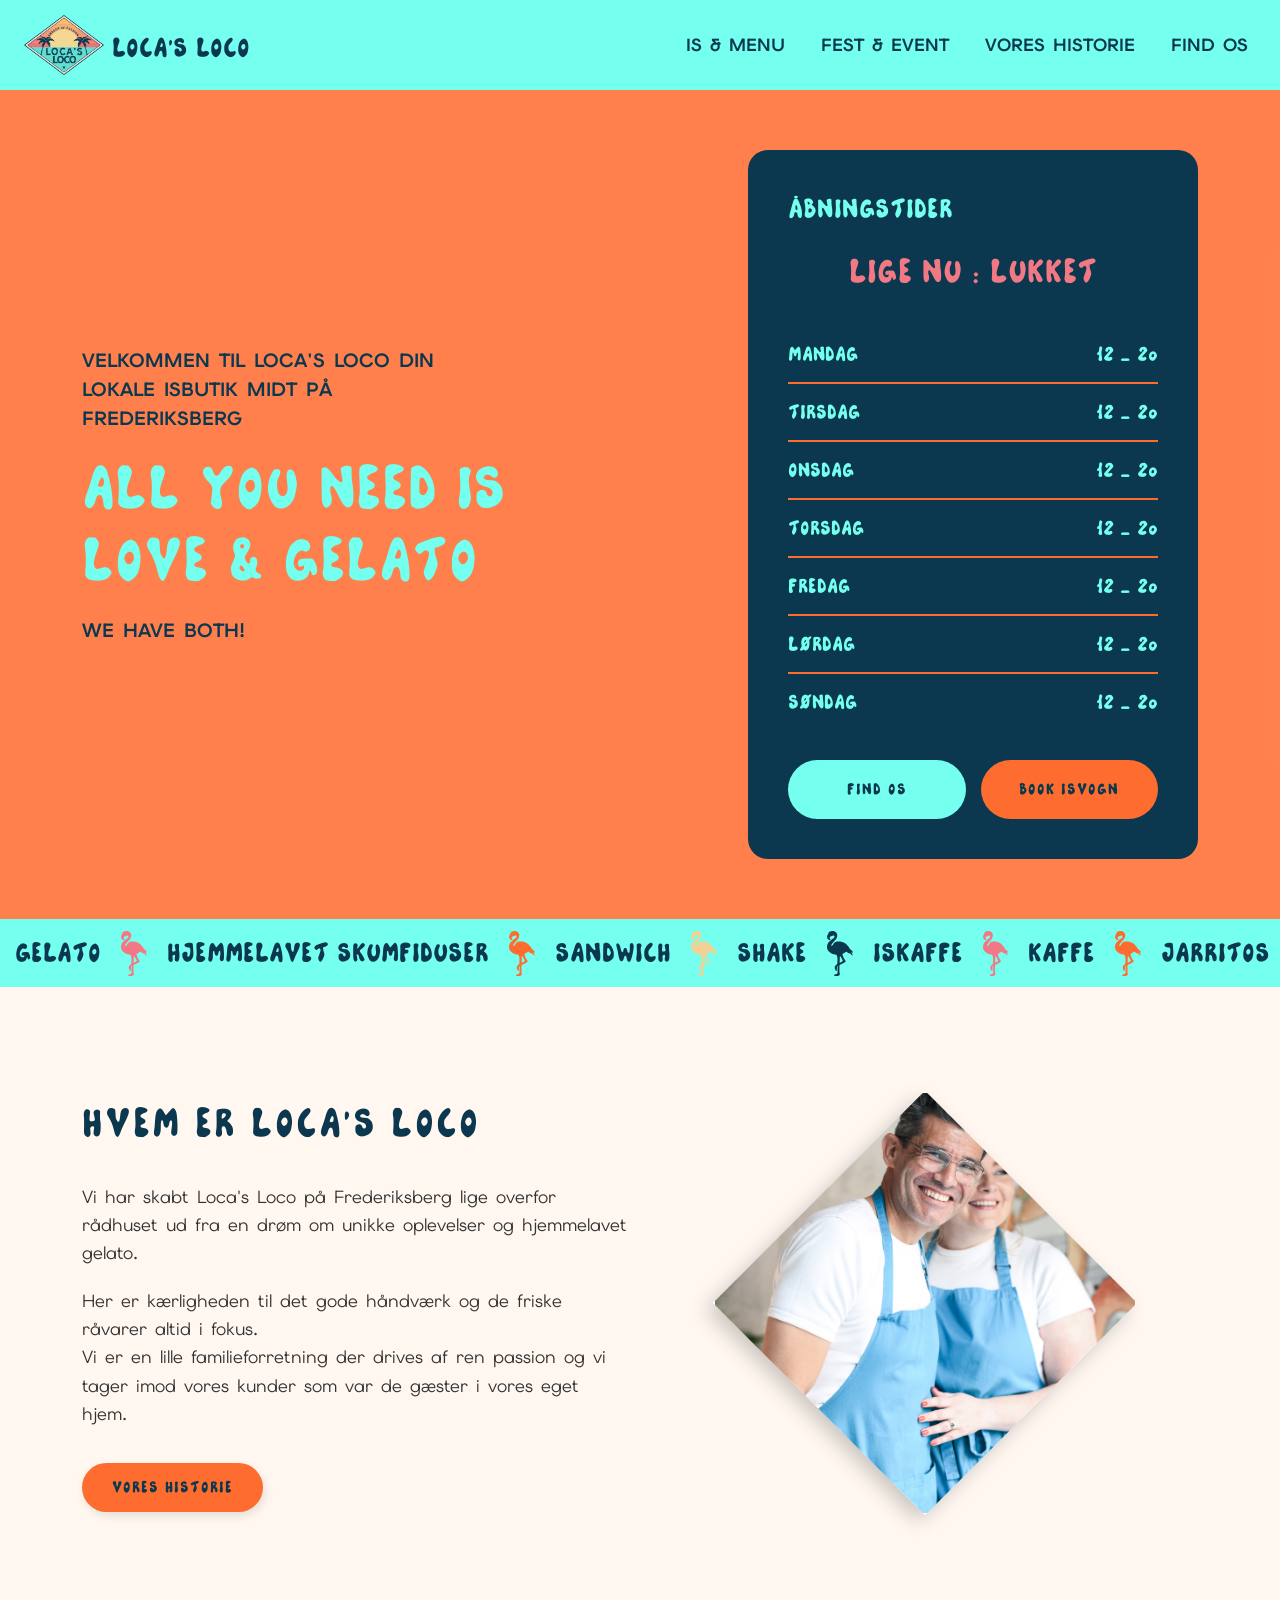
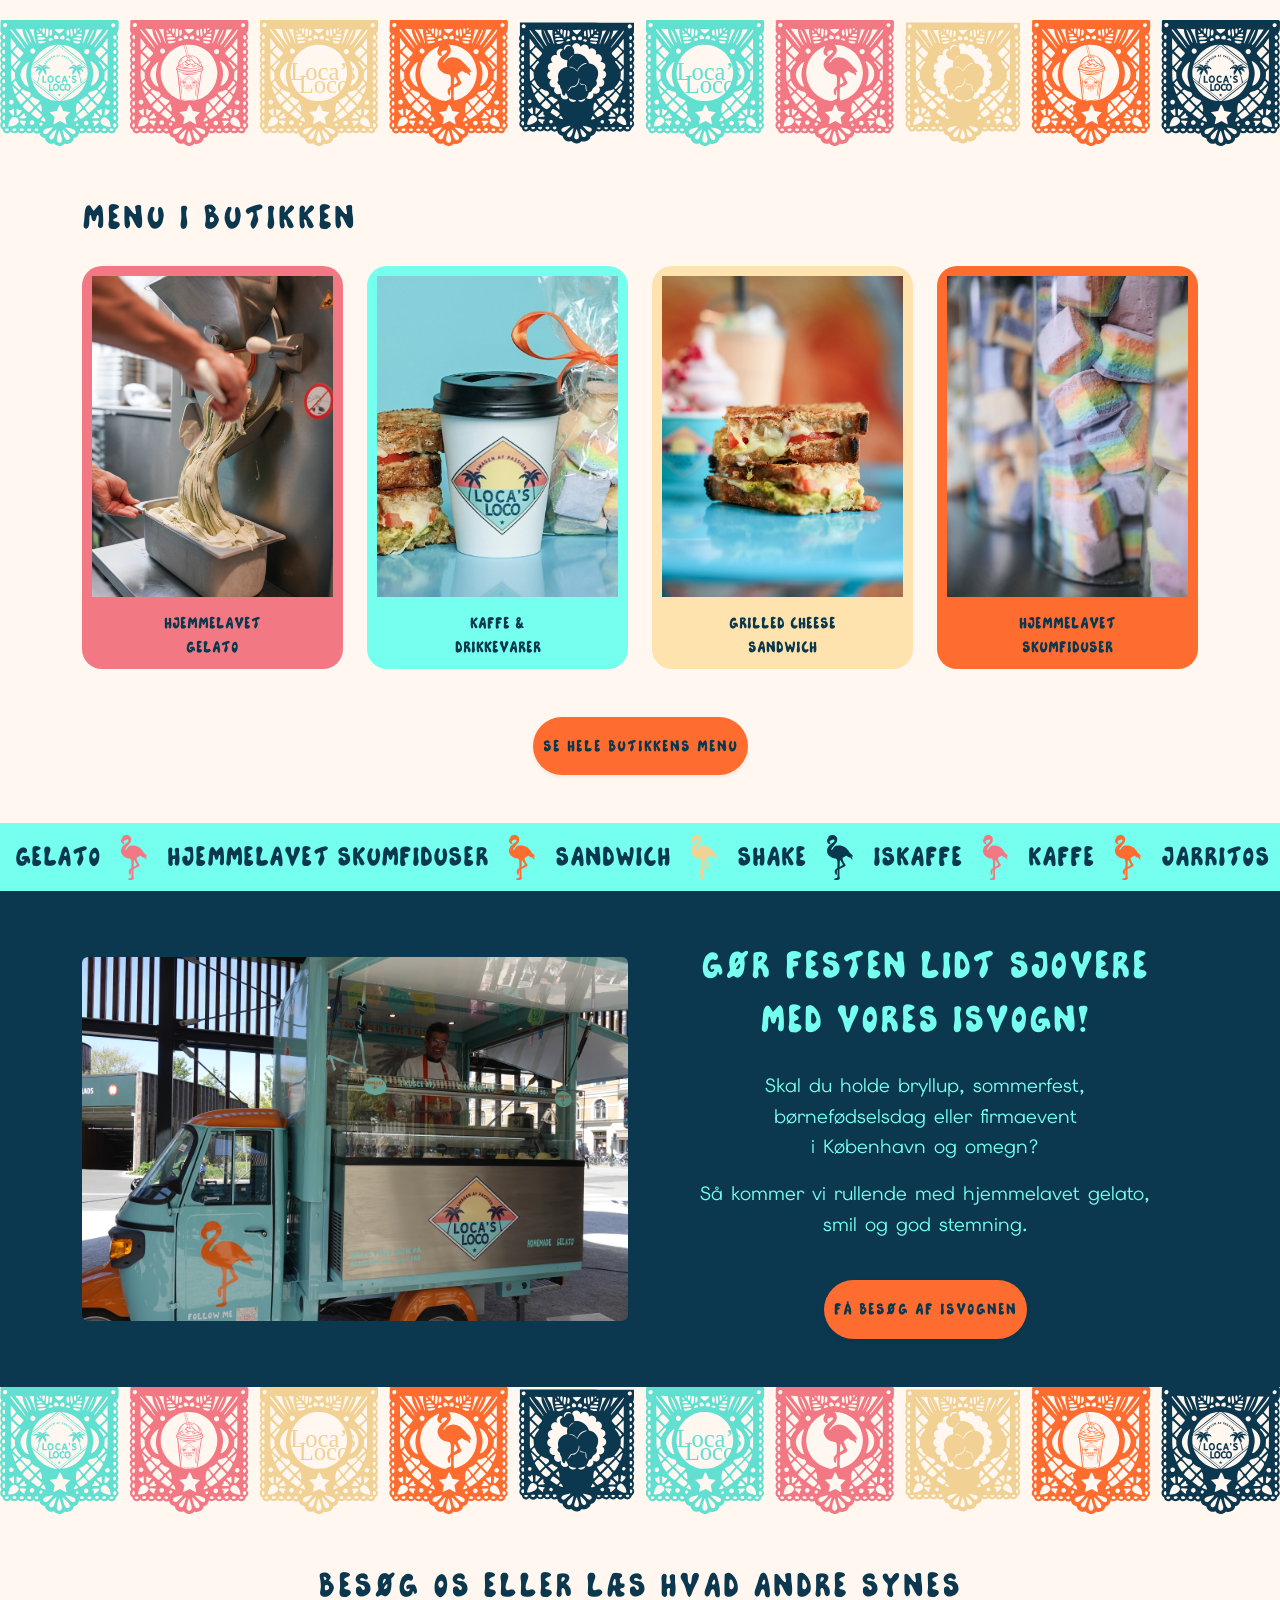
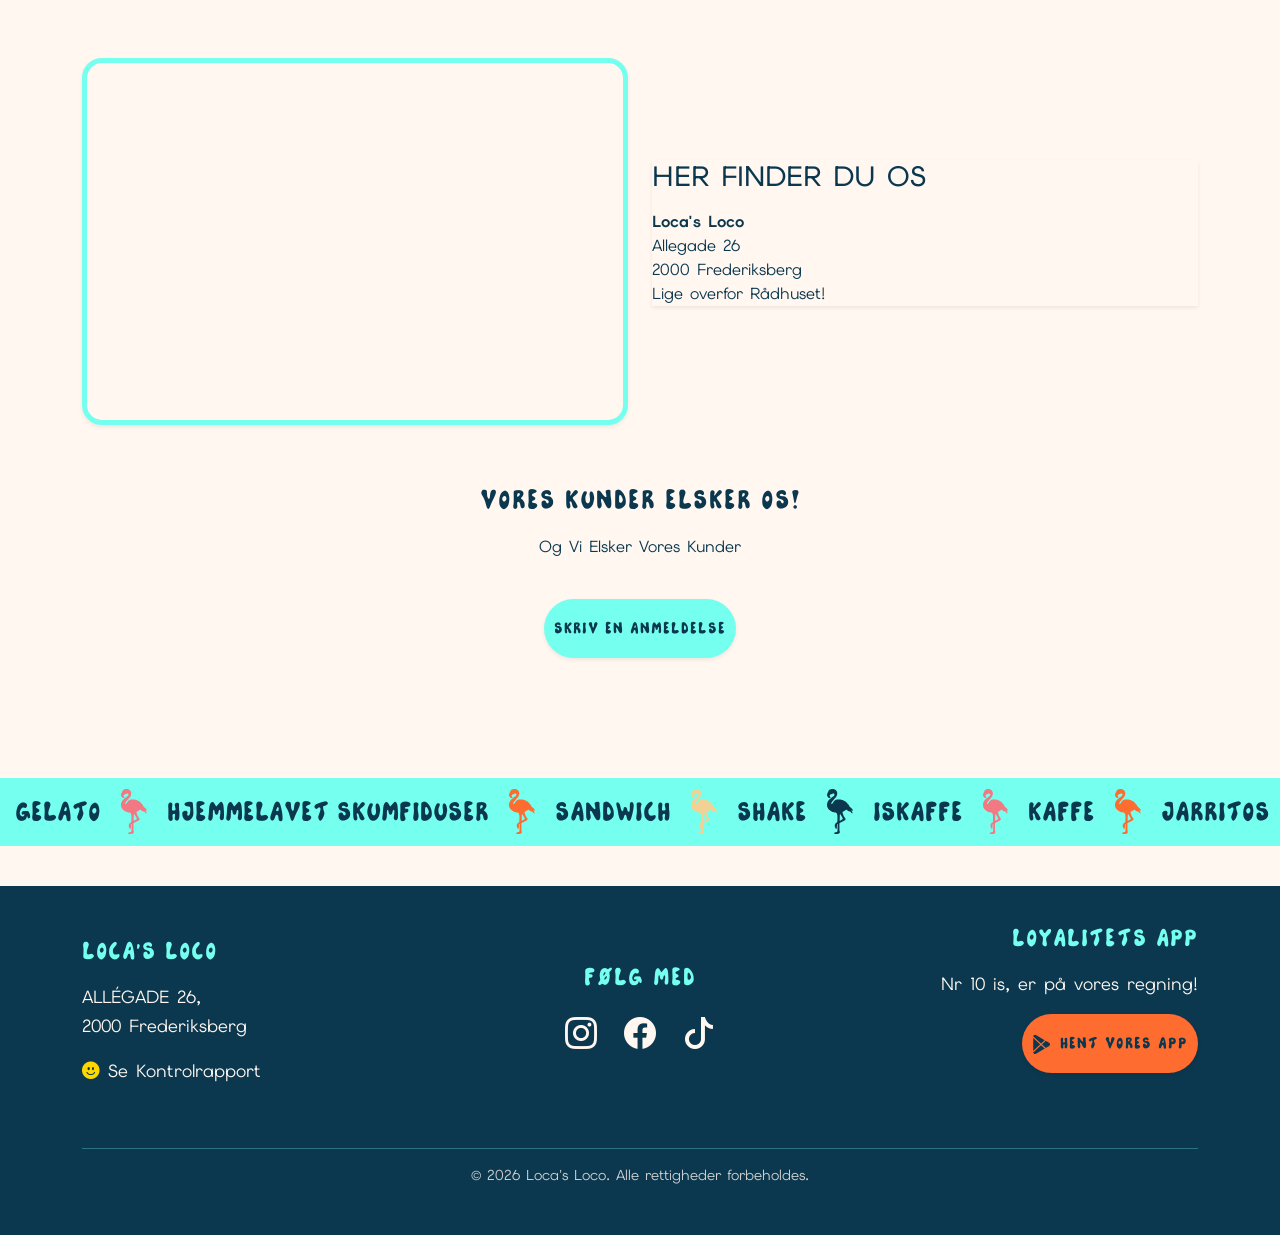
==== commit 7439bf2d: "med footer" ====
--- a/index.html
+++ b/index.html
@@ -12,9 +12,10 @@
 
     <link rel="preconnect" href="https://fonts.googleapis.com">
     <link rel="preconnect" href="https://fonts.gstatic.com" crossorigin>
-    <link href="https://fonts.googleapis.com/css2?family=DM+Sans:wght@400;700&display=swap" rel="stylesheet">
+    <link href="https://fonts.googleapis.com/css2?family=Elms+Sans:wght@400;700&display=swap" rel="stylesheet">
 
     <link rel="stylesheet" href="style.css">
+    <link rel="stylesheet" href="https://cdn.jsdelivr.net/npm/bootstrap-icons@1.11.1/font/bootstrap-icons.css">
 </head>
 <body>
 
@@ -431,7 +432,7 @@
             <button type="button" class="btn-close modal-close-btn" data-bs-dismiss="modal" aria-label="Close"></button>
             <div class="modal-body p-4 p-md-5">
                 <h2 class="menu-modal-title">HJEMMELAVEDE SKUMFIDUSER</h2>
-                <p class="text-center" style="font-family: 'DM Sans', sans-serif; color: var(--vanilje);">Vores skumfiduser er lavet med halal-certificeret gelatine fra kvæg</p>
+                <p class="text-center" style="font-family: 'Elms Sans', sans-serif; color: var(--vanilje);">Vores skumfiduser er lavet med halal-certificeret gelatine fra kvæg</p>
                 <ul class="menu-price-list mt-4">
                     <li>
                         <div class="menu-item-info"><h4>10 STK</h4></div>
@@ -551,10 +552,171 @@
 <!-- BANNER -->
 
 
-
-
-
-
+<!-- GOOGLE  -->
+<section class="location-reviews-section py-5">
+    <div class="container">
+
+        <h2 class="section-title text-center mb-5">BESØG OS ELLER LÆS HVAD ANDRE SYNES</h2>
+
+        <div class="row g-4 align-items-center mb-5">
+
+            <div class="col-lg-6">
+                <div class="map-container shadow-sm">
+                    <iframe
+                            src="https://www.google.com/maps/embed?pb=!1m18!1m12!1m3!1d2249.774431526685!2d12.528435777322964!3d55.67554907305094!2m3!1f0!2f0!3f0!3m2!1i1024!2i768!4f13.1!3m3!1m2!1s0x4652539c3cb941e1%3A0xc3f8ec479008bc3e!2sFrederiksberg%20R%C3%A5dhus!5e0!3m2!1sda!2sdk!4v1716382104033!5m2!1sda!2sdk"
+                            width="100%"
+                            height="350"
+                            style="border:0;"
+                            allowfullscreen=""
+                            loading="lazy"
+                            referrerpolicy="no-referrer-when-downgrade">
+                    </iframe>
+                </div>
+            </div>
+
+            <div class="col-lg-6">
+                <div class="address-box shadow-sm">
+                    <h3 class="address-title mb-3">HER FINDER DU OS</h3>
+                    <p class="address-text">
+                        <strong>Loca's Loco</strong><br>
+                        Allegade 26 <br>
+                        2000 Frederiksberg<br>
+                        Lige overfor Rådhuset!
+                    </p>
+                </div>
+            </div>
+
+        </div>
+
+        <div class="row">
+            <div class="col-12 text-center">
+                <div class="reviews-container mt-2">
+                    <h3 class="reviews-title mb-3">VORES KUNDER ELSKER OS!</h3>
+                    <p style="font-family: 'Elms Sans'; color: var(--blaabaer);">Og Vi Elsker Vores Kunder</p>
+
+                    <a href="https://www.google.com/search?num=10&sa=X&sca_esv=21346c809d9e5462&hl=da-DK&sxsrf=ANbL-n7fnRHawhXi87k98N_XptGvD9qNAg:1780019099320&q=Loca%27s+Loco+Anmeldelser&ved=2ahUKEwju2e7wr92UAxWzExAIHSLoCw8QuzF6BAgJEAQ&biw=1536&bih=695&dpr=1.25" target="_blank" class="btn-custom btn-mint mt-4 d-inline-block shadow-sm">
+                        SKRIV EN ANMELDELSE
+                    </a>
+
+                    <div id="google-reviews-widget" class="p-4 mx-auto mt-4" style="max-width: 900px;">
+                        <script src="https://elfsightcdn.com/platform.js" async></script>
+                        <div class="elfsight-app-65c09460-6319-4515-ac92-27803de2e151" data-elfsight-app-lazy></div>
+                    </div>
+
+
+                </div>
+            </div>
+        </div>
+
+    </div>
+</section>
+
+<!-- GOOGLE  -->
+
+<!-- RULLENDE TEKST (MARQUEE) -->
+<div class="scrolling-banner">
+    <div class="scrolling-content">
+
+        <!-- GRUPPE 1 (Originalen) -->
+        <div class="scrolling-group">
+            <span>GELATO</span>
+            <!-- Læg mærke til at stien er sat til media-mappen -->
+            <img src="media/jordbær.svg" alt="Lyserød Flamingo">
+            <span>HJEMMELAVET SKUMFIDUSER</span>
+            <img src="media/blodappelsin.svg" alt="Orange Flamingo">
+            <span>SANDWICH</span>
+            <img src="media/mango.svg" alt="Vanilje Flamingo">
+            <span>SHAKE</span>
+            <img src="media/blaabaer.svg" alt="Blåbær Flamingo">
+            <span>ISKAFFE</span>
+            <img src="media/jordbær.svg" alt="Lyserød Flamingo">
+            <span>KAFFE</span>
+            <img src="media/blodappelsin.svg" alt="Orange Flamingo">
+            <span>JARRITOS</span>
+            <img src="media/mango.svg" alt="Vanilje Flamingo">
+            <span>FLOAT</span>
+            <img src="media/blaabaer.svg" alt="Blåbær Flamingo">
+        </div>
+
+        <!-- GRUPPE 2 (Kopien der gør loopet usynligt - Præcis magen til) -->
+        <div class="scrolling-group">
+            <span>GELATO</span>
+            <img src="media/jordbær.svg" alt="Lyserød Flamingo">
+            <span>HJEMMELAVET SKUMFIDUSER</span>
+            <img src="media/blodappelsin.svg" alt="Orange Flamingo">
+            <span>SANDWICH</span>
+            <img src="media/mango.svg" alt="Vanilje Flamingo">
+            <span>SHAKE</span>
+            <img src="media/blaabaer.svg" alt="Blåbær Flamingo">
+            <span>ISKAFFE</span>
+            <img src="media/jordbær.svg" alt="Lyserød Flamingo">
+            <span>KAFFE</span>
+            <img src="media/blodappelsin.svg" alt="Orange Flamingo">
+            <span>JARRITOS</span>
+            <img src="media/mango.svg" alt="Vanilje Flamingo">
+            <span>FLOAT</span>
+            <img src="media/blaabaer.svg" alt="Blåbær Flamingo">
+        </div>
+
+    </div>
+</div>
+<!-- RULLENDE TEKST (MARQUEE) -->
+
+
+<!-- ========================================== -->
+<!-- START: FOOTER                              -->
+<!-- ========================================== -->
+<footer class="custom-footer py-5">
+    <div class="container">
+        <div class="row g-4 text-center text-md-start align-items-center">
+
+            <!-- KOLONNE 1: Info & Smiley -->
+            <div class="col-md-4">
+                <h4 class="footer-title">LOCA'S LOCO</h4>
+                <p class="footer-text">
+                    ALLÉGADE 26,
+                    <br>
+                    2000 Frederiksberg
+                </p>
+                <a href="https://www.findsmiley.dk/995524" target="_blank" class="footer-link d-inline-block mt-2">
+                    <!-- Smiley-ikon -->
+                    <i class="bi bi-emoji-smile-fill me-2" style="color: #FFD700;"></i>Se Kontrolrapport
+                </a>
+            </div>
+
+            <!-- KOLONNE 2: Sociale Medier -->
+            <div class="col-md-4 text-center">
+                <h4 class="footer-title">FØLG MED</h4>
+                <div class="social-icons mt-3">
+                    <a href="https://www.instagram.com/locasloco/" target="_blank" aria-label="Instagram"><i class="bi bi-instagram"></i></a>
+                    <a href="https://www.facebook.com/LocasLoco2021/" target="_blank" aria-label="Facebook"><i class="bi bi-facebook"></i></a>
+                    <a href="https://www.tiktok.com/@locas_loco" target="_blank" aria-label="TikTok"><i class="bi bi-tiktok"></i></a>
+                </div>
+            </div>
+
+            <!-- KOLONNE 3: App Download -->
+            <div class="col-md-4 text-md-end text-center mt-5 mt-md-0">
+                <h4 class="footer-title">LOYALITETS APP</h4>
+                <p class="footer-text mb-3">Nr 10 is, er på vores regning!</p>
+                <a href="https://play.google.com/store/apps/details?id=com.phonestamp.locasloco&hl=en" target="_blank" class="btn-custom btn-orange shadow-sm d-inline-block">
+                    <i class="bi bi-google-play me-2"></i>HENT VORES APP
+                </a>
+            </div>
+
+        </div>
+
+        <!-- Bundlinje -->
+        <div class="row mt-5">
+            <div class="col-12 text-center">
+                <hr class="footer-divider">
+                <p class="footer-bottom-text mb-0">&copy; 2026 Loca's Loco. Alle rettigheder forbeholdes.</p>
+            </div>
+        </div>
+    </div>
+</footer>
+<!-- ========================================== -->
+<!-- SLUT: FOOTER                               -->
+<!-- ========================================== -->
 
 
 
--- a/style.css
+++ b/style.css
@@ -19,8 +19,8 @@
 
 /* 3. Standardindstillinger for hele siden */
 body {
-    /* Her sætter vi din Google Font (DM Sans som pladsholder) som standard for al almindelig tekst */
-    font-family: 'DM Sans', sans-serif;
+    /* Her sætter vi din Google Font (Elms Sans som pladsholder) som standard for al almindelig tekst */
+    font-family: 'Elms Sans', sans-serif;
 
     /* Vi sætter baggrunden til din vanilje-farve via din variabel */
     background-color: var(--vanilje);
@@ -58,7 +58,7 @@
 
 /* Menu punkterne */
 .custom-navbar .nav-link {
-    font-family: 'DM Sans', sans-serif; /* Google fonten som du bad om */
+    font-family: 'Elms Sans', sans-serif; /* Google fonten som du bad om */
     color: var(--blaabaer) !important; /* !important tvinger Bootstrap til at bruge din farve */
     font-size: 1.1rem;
     font-weight: bold; /* Gør teksten tyk så den er let at læse */
@@ -111,7 +111,7 @@
 
 /* Typografi for hero-teksten */
 .hero-subtitle {
-    font-family: 'DM Sans', sans-serif;
+    font-family: 'Elms Sans', sans-serif;
     color: var(--blaabaer);
     font-size: 1.2rem;
     font-weight: 700;
@@ -365,9 +365,9 @@
     letter-spacing: 2px;
 }
 
-/* Brødteksten (Google Fonten DM Sans) */
+/* Brødteksten (Google Fonten Elms Sans) */
 .about-text {
-    font-family: 'DM Sans', sans-serif;
+    font-family: 'Elms Sans', sans-serif;
     color: #333333;
     font-size: 1.1rem;
     line-height: 1.6;
@@ -570,7 +570,7 @@
 }
 
 .menu-item-info p {
-    font-family: 'DM Sans', sans-serif;
+    font-family: 'Elms Sans', sans-serif;
     font-size: 0.9rem;
     margin: 5px 0 0 0;
     color: var(--vanilje);
@@ -684,7 +684,7 @@
 }
 
 .isvogn-text {
-    font-family: 'DM Sans', sans-serif;
+    font-family: 'Elms Sans', sans-serif;
     color: var(--mint);
     font-size: 1.2rem;
     line-height: 1.6;
@@ -703,4 +703,107 @@
 
 /* ========================================== */
 /* SLUT: ISVOGN SEKTION                       */
+/* ========================================== */
+
+/* ========================================== */
+/* START: FIND OS & ANMELDELSER               */
+/* ========================================== */
+
+.location-reviews-section {
+    background-color: var(--vanilje);
+    padding: 60px 0;
+}
+
+/* Gør Google Map kassen pæn med runde kanter */
+.map-container {
+    border-radius: 20px;
+    overflow: hidden; /* Sørger for at det firkantede kort ikke stikker ud over de runde kanter */
+    border: 5px solid var(--mint); /* En flot mint-farvet ramme om kortet */
+}
+
+/* Overskriften over anmeldelserne */
+.reviews-title {
+    font-family: 'LocasLoco', sans-serif;
+    color: var(--blaabaer);
+    font-size: 2rem;
+    letter-spacing: 1px;
+}
+
+/* --- MOBIL OPTIMERING --- */
+@media (max-width: 768px) {
+    .map-container iframe {
+        height: 300px; /* Gør kortet lidt lavere på mobilen, så det ikke fylder hele skærmen */
+    }
+}
+/* ========================================== */
+/* SLUT: FIND OS & ANMELDELSER                */
+/* ========================================== */
+
+/* ========================================== */
+/* START: FOOTER                              */
+/* ========================================== */
+
+.custom-footer {
+    background-color: var(--blaabaer);
+    color: var(--vanilje);
+    margin-top: 40px; /* Sikrer lidt afstand ned fra anmeldelserne */
+}
+
+.footer-title {
+    font-family: 'LocasLoco', sans-serif;
+    color: var(--mint);
+    font-size: 1.8rem;
+    letter-spacing: 1px;
+    margin-bottom: 15px;
+}
+
+.footer-text {
+    font-family: 'Elms Sans', sans-serif;
+    font-size: 1.1rem;
+    line-height: 1.6;
+    margin-bottom: 10px;
+}
+
+/* Links og Smiley rapport */
+.footer-link {
+    font-family: 'Elms Sans', sans-serif;
+    color: var(--vanilje);
+    text-decoration: none;
+    font-size: 1.1rem;
+    transition: color 0.3s ease;
+}
+
+.footer-link:hover {
+    color: var(--blodappelsin);
+}
+
+/* Sociale medie ikoner */
+.social-icons a {
+    display: inline-block;
+    color: var(--vanilje);
+    font-size: 2rem; /* Gør ikonerne dejligt store */
+    margin: 0 10px;
+    transition: transform 0.3s ease, color 0.3s ease;
+}
+
+.social-icons a:hover {
+    color: var(--mint);
+    transform: scale(1.2); /* Ikonet popper lidt op, når musen er over */
+}
+
+/* Bundlinje og copyright */
+.footer-divider {
+    border-color: var(--mint);
+    opacity: 0.3;
+}
+
+.footer-bottom-text {
+    font-family: 'Elms Sans', sans-serif;
+    font-size: 0.9rem;
+    color: var(--vanilje);
+    opacity: 0.8;
+}
+
+/* ========================================== */
+/* SLUT: FOOTER                               */
 /* ========================================== */
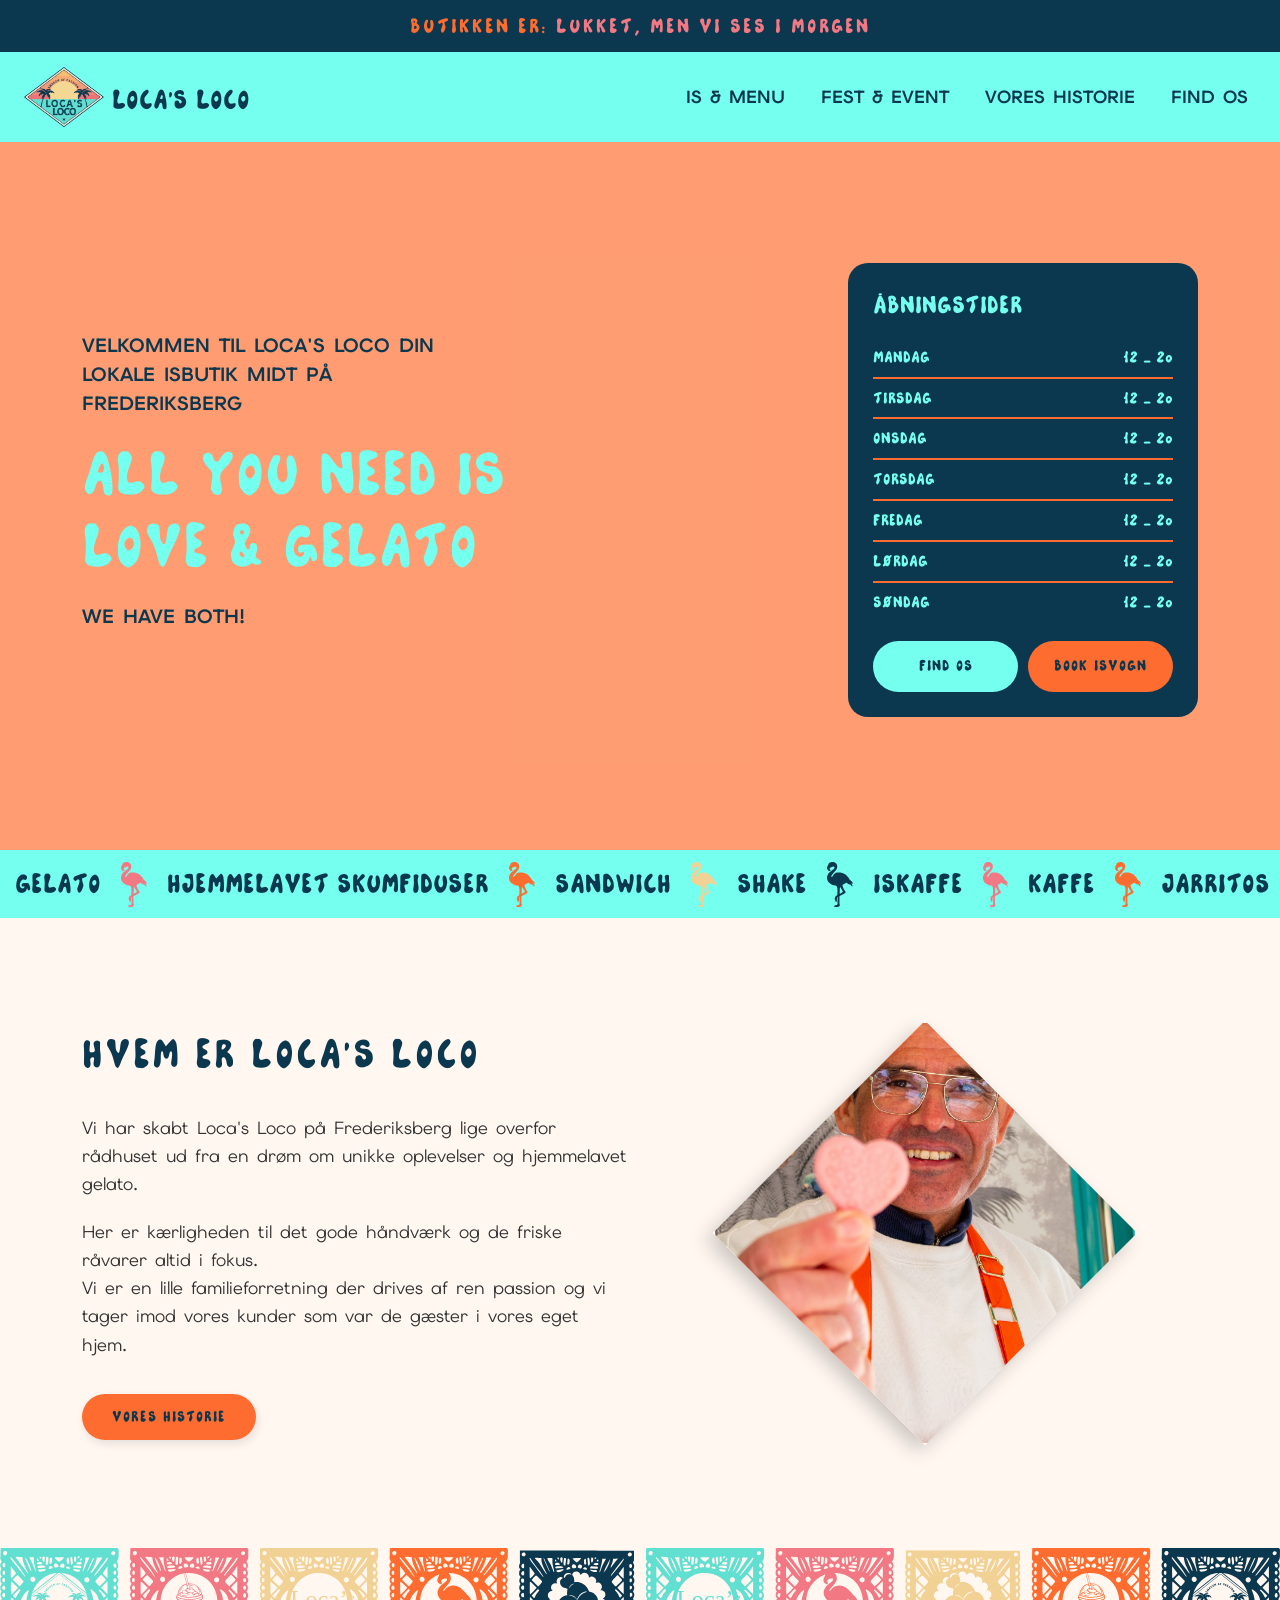
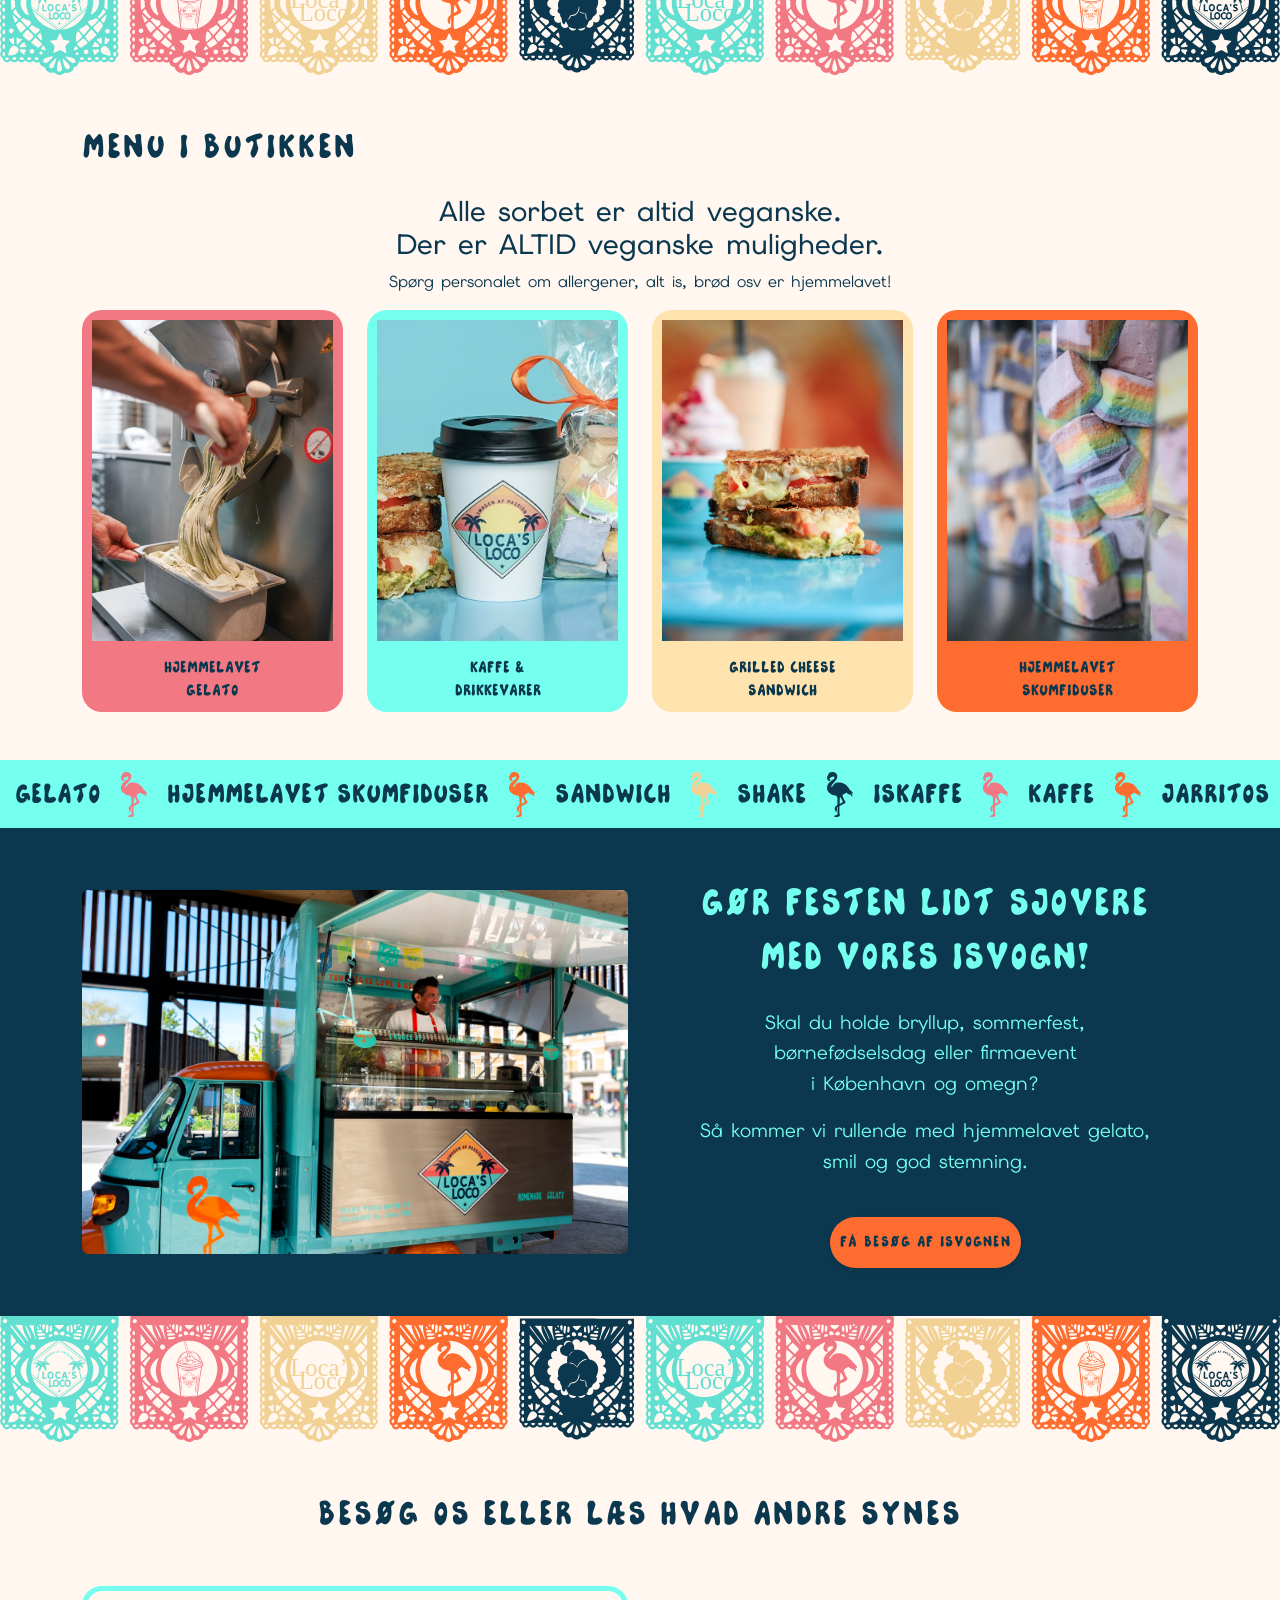
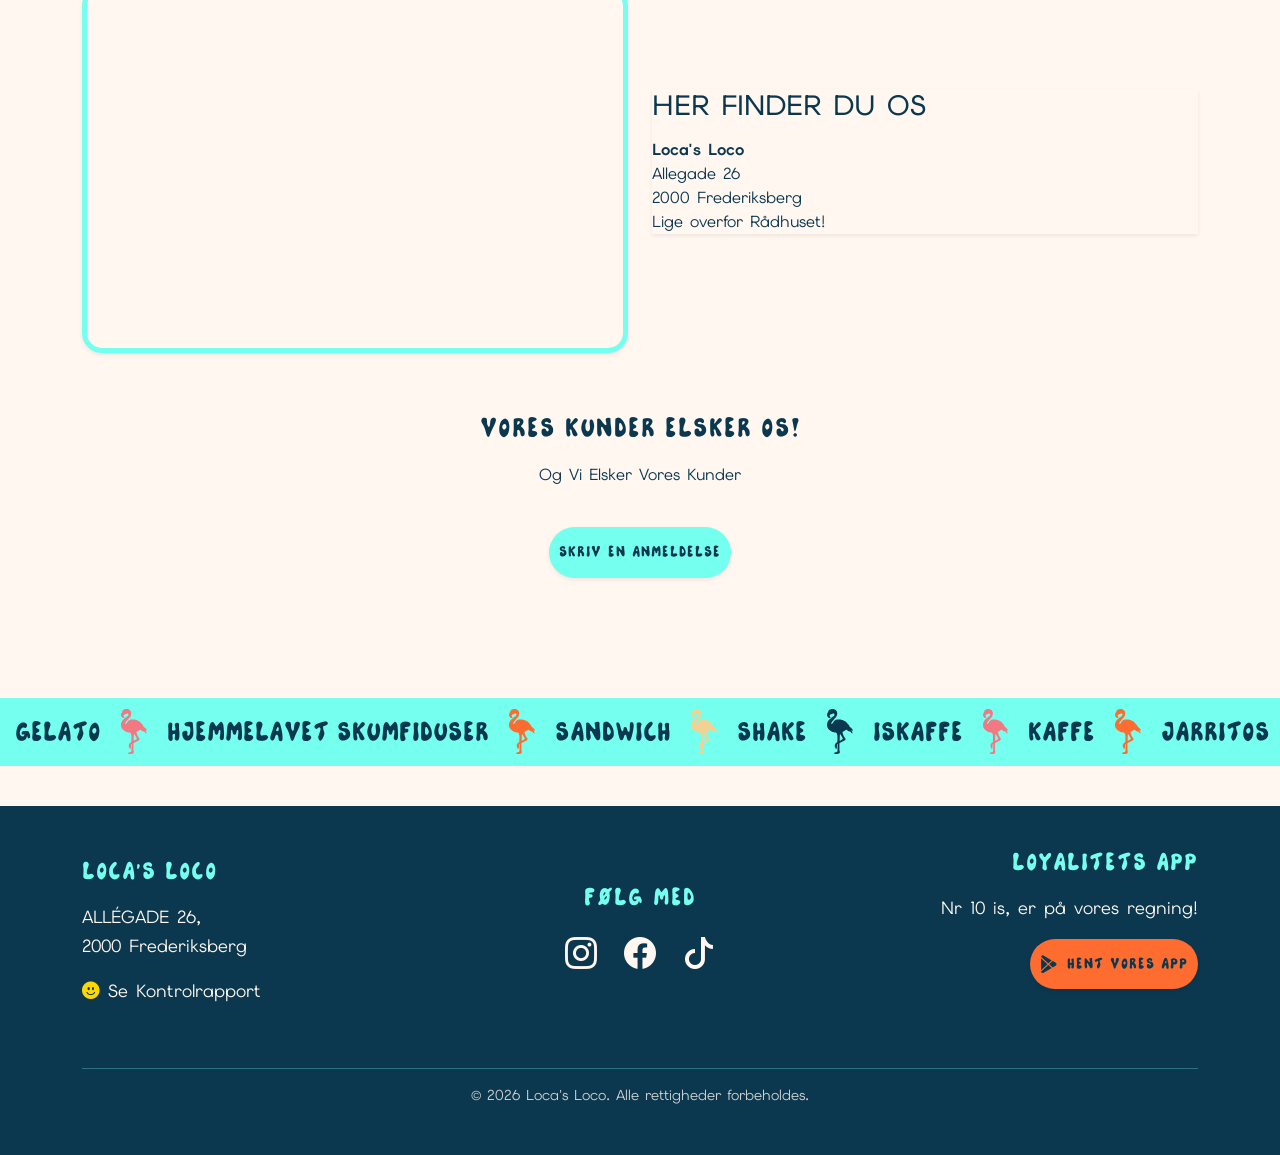
==== commit 175c7a5a: "rettelser og 404" ====
--- a/index.html
+++ b/index.html
@@ -20,42 +20,33 @@
 <body>
 
 <!-- HEADER / NAVIGATION -->
-<nav class="navbar navbar-expand-lg custom-navbar">
-    <div class="container-fluid px-4"> <!-- px-4 giver lidt luft i siderne -->
-
-        <!-- LOGO & BUTIKSNAVN (Fungerer som "Hjem" knap) -->
-        <a class="navbar-brand d-flex align-items-center" href="index.html">
-            <!-- HUSK: Skift 'dit-logo.png' ud med navnet på din egen logo-fil -->
-            <img src="media/logo.png" alt="Loca's Loco Logo" width="80" height="60" class="me-2">
-            <span class="store-name">Loca's Loco</span>
-        </a>
-
-        <!-- BURGERMENU KNAP (Vises kun på små skærme/mobiler) -->
-        <button class="navbar-toggler" type="button" data-bs-toggle="collapse" data-bs-target="#hovedMenu" aria-controls="hovedMenu" aria-expanded="false" aria-label="Toggle navigation">
-            <span class="navbar-toggler-icon"></span>
-        </button>
-
-        <!-- MENU PUNKTERNE -->
-        <div class="collapse navbar-collapse justify-content-end" id="hovedMenu">
-            <ul class="navbar-nav">
-                <li class="nav-item">
-                    <!-- Lige nu peger href="#" ingen steder hen. Senere retter vi det til f.eks. "menu.html" -->
-                    <a class="nav-link" href="#">Is & Menu</a>
-                </li>
-                <li class="nav-item">
-                    <a class="nav-link" href="#">Fest & Event</a>
-                </li>
-                <li class="nav-item">
-                    <a class="nav-link" href="#">Vores historie</a>
-                </li>
-                <li class="nav-item">
-                    <a class="nav-link" href="#">Find os</a>
-                </li>
-            </ul>
-        </div>
-
-    </div>
-</nav>
+<div id="navbar-group" class="fixed-top-group">
+
+    <div class="status-topbar text-center">
+        <span class="topbar-static">BUTIKKEN ER: </span>
+        <span id="topbar-status" class="topbar-dynamic">HENTER...</span>
+    </div>
+
+    <nav class="navbar navbar-expand-lg custom-navbar">
+        <div class="container-fluid px-4">
+            <a class="navbar-brand d-flex align-items-center" href="index.html">
+                <img src="media/logo.png" alt="Loca's Loco Logo" width="80" height="60" class="me-2">
+                <span class="store-name">Loca's Loco</span>
+            </a>
+            <button class="navbar-toggler" type="button" data-bs-toggle="collapse" data-bs-target="#hovedMenu" aria-controls="hovedMenu" aria-expanded="false" aria-label="Toggle navigation">
+                <span class="navbar-toggler-icon"></span>
+            </button>
+            <div class="collapse navbar-collapse justify-content-end" id="hovedMenu">
+                <ul class="navbar-nav">
+                    <li class="nav-item"><a class="nav-link" href="404.html">Is & Menu</a></li>
+                    <li class="nav-item"><a class="nav-link" href="404.html">Fest & Event</a></li>
+                    <li class="nav-item"><a class="nav-link" href="404.html">Vores historie</a></li>
+                    <li class="nav-item"><a class="nav-link" href="404.html">Find os</a></li>
+                </ul>
+            </div>
+        </div>
+    </nav>
+</div>
 <!-- HEADER / NAVIGATION -->
 
 <!-- HERO SEKTION MED VIDEO BAGGRUND -->
@@ -64,7 +55,7 @@
     <!-- Baggrundsvideo -->
     <video autoplay loop muted playsinline class="hero-video">
         <!-- HUSK: Skift navnet ud med din egen videofil senere -->
-        <source src="media/placeholdervideo.mp4" type="video/mp4">
+        <source src="media/locas%20video_1.webm" type="video/webm">
     </video>
 
     <!-- Et let gennemsigtigt orange filter over videoen, så teksten kan læses -->
@@ -84,9 +75,6 @@
             <div class="col-6">
                 <div class="hours-box">
                     <h2 class="hours-title">ÅBNINGSTIDER</h2>
-
-                    <!-- DETTE ELEMENT ÆNDRES AF JAVASCRIPT -->
-                    <h3 id="aabnings-status" class="hours-status">LIGE NU : HENTER...</h3>
 
                     <!-- Listen med åbningstider som kunden retter i HTML for syns skyld -->
                     <ul class="hours-list">
@@ -123,7 +111,6 @@
         <!-- GRUPPE 1 (Originalen) -->
         <div class="scrolling-group">
             <span>GELATO</span>
-            <!-- Læg mærke til at stien er sat til media-mappen -->
             <img src="media/jordbær.svg" alt="Lyserød Flamingo">
             <span>HJEMMELAVET SKUMFIDUSER</span>
             <img src="media/blodappelsin.svg" alt="Orange Flamingo">
@@ -139,6 +126,10 @@
             <img src="media/mango.svg" alt="Vanilje Flamingo">
             <span>FLOAT</span>
             <img src="media/blaabaer.svg" alt="Blåbær Flamingo">
+            <span>VEGANSK SORBET</span>
+            <img src="media/jordbær.svg" alt="Lyserød Flamingo">
+            <span>Allergivenlig IS</span>
+            <img src="media/blodappelsin.svg" alt="Orange Flamingo">
         </div>
 
         <!-- GRUPPE 2 (Kopien der gør loopet usynligt - Præcis magen til) -->
@@ -159,6 +150,10 @@
             <img src="media/mango.svg" alt="Vanilje Flamingo">
             <span>FLOAT</span>
             <img src="media/blaabaer.svg" alt="Blåbær Flamingo">
+            <span>VEGANSK SORBET</span>
+            <img src="media/jordbær.svg" alt="Lyserød Flamingo">
+            <span>Allergivenlig IS</span>
+            <img src="media/blodappelsin.svg" alt="Orange Flamingo">
         </div>
 
     </div>
@@ -193,7 +188,7 @@
         <div class="col-md-6 d-flex justify-content-center">
             <div class="diamond-shape">
                 <div class="diamond-image">
-                    <img src="media/Brank-Ninna.JPG" alt="Brank og Ninna fra Loca's Loco">
+                    <img src="media/brankomhjerte.jpg" alt="Brank med Loca's lyserøde kiks hjerte">
                 </div>
             </div>
         </div>
@@ -219,6 +214,9 @@
     <div class="container text-center">
 
         <h2 class="section-title text-start mb-4">MENU I BUTIKKEN</h2>
+        <h3>Alle sorbet er altid veganske.
+            <br>Der er ALTID veganske muligheder. </h3>
+        <p>Spørg personalet om allergener, alt is, brød osv er hjemmelavet!</p>
 
         <div class="row g-4">
 
@@ -254,11 +252,6 @@
                 </div>
             </div>
 
-        </div>
-
-        <!-- Knappen til hele menuen -->
-        <div class="mt-5">
-            <a href="is-og-menu.html" class="btn-custom btn-orange shadow-sm d-inline-block">SE HELE BUTIKKENS MENU</a>
         </div>
 
     </div>
@@ -273,6 +266,11 @@
             <button type="button" class="btn-close modal-close-btn" data-bs-dismiss="modal" aria-label="Close"></button>
             <div class="modal-body p-4 p-md-5">
                 <h2 class="menu-modal-title">GELATO</h2>
+
+                    <h3>Alle sorbet er altid veganske.
+                        <br>Der er ALTID veganske muligheder. </h3>
+                    <p>Spørg personalet om allergener, alt is, brød osv er hjemmelavet!</p>
+
                 <ul class="menu-price-list">
                     <li>
                         <div class="menu-item-info">
@@ -463,7 +461,6 @@
         <!-- GRUPPE 1 (Originalen) -->
         <div class="scrolling-group">
             <span>GELATO</span>
-            <!-- Læg mærke til at stien er sat til media-mappen -->
             <img src="media/jordbær.svg" alt="Lyserød Flamingo">
             <span>HJEMMELAVET SKUMFIDUSER</span>
             <img src="media/blodappelsin.svg" alt="Orange Flamingo">
@@ -479,6 +476,9 @@
             <img src="media/mango.svg" alt="Vanilje Flamingo">
             <span>FLOAT</span>
             <img src="media/blaabaer.svg" alt="Blåbær Flamingo">
+            <img src="media/jordbær.svg" alt="Lyserød Flamingo">
+            <span>Allergivenlig IS</span>
+            <img src="media/blodappelsin.svg" alt="Orange Flamingo">
         </div>
 
         <!-- GRUPPE 2 (Kopien der gør loopet usynligt - Præcis magen til) -->
@@ -499,6 +499,9 @@
             <img src="media/mango.svg" alt="Vanilje Flamingo">
             <span>FLOAT</span>
             <img src="media/blaabaer.svg" alt="Blåbær Flamingo">
+            <img src="media/jordbær.svg" alt="Lyserød Flamingo">
+            <span>Allergivenlig IS</span>
+            <img src="media/blodappelsin.svg" alt="Orange Flamingo">
         </div>
 
     </div>
@@ -515,7 +518,7 @@
             <!-- VENSTRE SIDE: Billede -->
             <div class="col-md-6 mb-4 mb-md-0">
                 <!-- img-fluid sørger for at billedet er responsivt, og rounded giver let bløde kanter -->
-                <img src="media/brankoisvogn.JPG" alt="Loca's Loco Isvogn" class="img-fluid rounded">
+                <img src="media/brankoiisvogn.jpg" alt="Loca's Loco Isvogn" class="img-fluid rounded">
             </div>
 
             <!-- HØJRE SIDE: Tekst og knap -->
@@ -535,7 +538,7 @@
                 </p>
 
                 <!-- Knappen fører til Fest & Event siden -->
-                <a href="fest-event.html" class="btn-custom btn-orange shadow-sm mt-4 d-inline-block">FÅ BESØG AF ISVOGNEN</a>
+                <a href="404.html" class="btn-custom btn-orange shadow-sm mt-4 d-inline-block">FÅ BESØG AF ISVOGNEN</a>
             </div>
 
         </div>
@@ -620,7 +623,6 @@
         <!-- GRUPPE 1 (Originalen) -->
         <div class="scrolling-group">
             <span>GELATO</span>
-            <!-- Læg mærke til at stien er sat til media-mappen -->
             <img src="media/jordbær.svg" alt="Lyserød Flamingo">
             <span>HJEMMELAVET SKUMFIDUSER</span>
             <img src="media/blodappelsin.svg" alt="Orange Flamingo">
@@ -636,6 +638,9 @@
             <img src="media/mango.svg" alt="Vanilje Flamingo">
             <span>FLOAT</span>
             <img src="media/blaabaer.svg" alt="Blåbær Flamingo">
+            <img src="media/jordbær.svg" alt="Lyserød Flamingo">
+            <span>Allergivenlig IS</span>
+            <img src="media/blodappelsin.svg" alt="Orange Flamingo">
         </div>
 
         <!-- GRUPPE 2 (Kopien der gør loopet usynligt - Præcis magen til) -->
@@ -656,7 +661,11 @@
             <img src="media/mango.svg" alt="Vanilje Flamingo">
             <span>FLOAT</span>
             <img src="media/blaabaer.svg" alt="Blåbær Flamingo">
-        </div>
+            <img src="media/jordbær.svg" alt="Lyserød Flamingo">
+            <span>Allergivenlig IS</span>
+            <img src="media/blodappelsin.svg" alt="Orange Flamingo">
+        </div>
+
 
     </div>
 </div>
--- a/style.css
+++ b/style.css
@@ -18,14 +18,20 @@
 }
 
 /* 3. Standardindstillinger for hele siden */
+html, body {
+    /* NYT: Den magiske regel der dræber den hvide kant på mobil */
+    overflow-x: hidden;
+    max-width: 100%;
+}
+
 body {
-    /* Her sætter vi din Google Font (Elms Sans som pladsholder) som standard for al almindelig tekst */
+    /* Her sætter vi din Google Font som standard for al almindelig tekst */
     font-family: 'Elms Sans', sans-serif;
 
     /* Vi sætter baggrunden til din vanilje-farve via din variabel */
     background-color: var(--vanilje);
 
-    color: var(--blaabaer); /* Jeg har sat standardteksten til din blåbær-farve for at bruge paletten! */
+    color: var(--blaabaer);
 }
 
 /* 4. Overskrifter med din egen font */
@@ -34,12 +40,116 @@
     color: var(--blodappelsin);
 }
 
-
+/* ========================================== */
+/* START: 404 ERROR PAGE                      */
+/* ========================================== */
+
+/* Tvinger hele siden til at være mørkeblå og fylde 100% af skærmens højde */
+.error-page {
+    background-color: #3b5c6b; /* Farven fra dit billede (en lidt blødere mørkeblå) */
+    display: flex;
+    justify-content: center;
+    align-items: center;
+    min-height: 100vh;
+    margin: 0;
+}
+
+.error-container {
+    padding: 20px;
+}
+
+.error-title {
+    font-family: 'LocasLoco', sans-serif;
+    color: var(--blodappelsin);
+    font-size: 5rem;
+    margin: 0;
+    /* Den lille skygge-effekt fra dit billede */
+    text-shadow: 2px 2px 0px var(--mint);
+}
+
+.error-subtitle {
+    font-family: 'LocasLoco', sans-serif;
+    color: var(--blodappelsin);
+    font-size: 3rem;
+    margin: 0;
+}
+
+.error-logo {
+    max-width: 300px;
+    height: auto;
+    /* En lille hover-effekt, bare for sjov */
+    transition: transform 0.3s ease;
+}
+
+.error-logo:hover {
+    transform: scale(1.05);
+}
+
+.error-link {
+    font-family: 'Elms Sans', sans-serif;
+    color: var(--blodappelsin);
+    font-size: 2.5rem;
+    text-decoration: none;
+    transition: color 0.3s ease;
+}
+
+.error-link:hover {
+    color: var(--mint); /* Skifter farve når musen er over */
+}
+
+/* Mobil-optimering for 404-siden */
+@media (max-width: 768px) {
+    .error-title { font-size: 3rem; }
+    .error-subtitle { font-size: 1.8rem; }
+    .error-logo { max-width: 200px; }
+    .error-link { font-size: 1.5rem; }
+}
+
+/* ========================================== */
+/* SLUT: 404 ERROR PAGE                       */
+/* ========================================== */
 
 /* =========================================
    HEADER / NAVIGATIONBAR STYLING
    ========================================= */
-
+/* Den usynlige kasse der holder både top-bar og menu fast i toppen */
+.fixed-top-group {
+    position: fixed;
+    top: 0;
+    width: 100%;
+    z-index: 1050; /* Ligger over alt andet */
+    transition: top 0.3s ease-in-out; /* Den bløde slide-animation når vi scroller */
+}
+
+/* Designet af den mørkeblå top-bar */
+.status-topbar {
+    background-color: var(--blaabaer);
+    padding: 8px 0;
+    font-family: 'LocasLoco', sans-serif;
+    font-size: 1.5rem;
+    letter-spacing: 2px;
+    animation: pulse 2s infinite ease-in-out;
+}
+
+.topbar-static {
+    color: var(--blodappelsin);
+}
+
+/* Sørger for at hero-sektionen ikke gemmer sig bag den nye fastlåste menu */
+.hero-section {
+    margin-top: 130px; /* Skubber videoen ned, så den ikke dækkes af headeren */
+}
+
+/* Gør top-baren lidt mindre på mobilen, så den ikke fylder for meget */
+@media (max-width: 768px) {
+    .status-topbar {
+        font-size: 1.1rem;
+        padding: 5px 0;
+    }
+    .hero-section {
+        margin-top: 100px;
+    }
+}
 /* Selve menu-baren */
 .custom-navbar {
     background-color: var(--mint);
@@ -54,6 +164,18 @@
     color: var(--blaabaer);
     font-size: 2rem; /* Gør teksten stor */
     margin-top: 5px; /* Skubber teksten lidt ned så den flugter med logoet */
+}
+
+@keyframes pulse {
+    0% {
+        transform: scale(1); /* Normal størrelse */
+    }
+    50% {
+        transform: scale(1.1); /* 10% større. Ret tallet til f.eks. 1.2 for at gøre den endnu større */
+    }
+    100% {
+        transform: scale(1); /* Tilbage til normal størrelse */
+    }
 }
 
 /* Menu punkterne */
@@ -105,7 +227,7 @@
     left: 0;
     width: 100%;
     height: 100%;
-    background-color: rgba(255, 108, 47, 0.85); /* Din blodappelsin farve (HEX #FF6C2F) med transparens */
+    background-color: rgba(255, 108, 47, 0.65); /* Din blodappelsin farve (HEX #FF6C2F) med transparens */
     z-index: -1;
 }
 
@@ -130,85 +252,74 @@
    ÅBNINGSTIDER BOKS
    ========================================= */
 .hours-box {
+    /* Et lille trick: Hvis du vil have boksen lidt gennemsigtig,
+       så man kan se videoen *igennem* den, kan du bruge denne i stedet:
+       background-color: rgba(11, 56, 79, 0.9); */
     background-color: var(--blaabaer);
     border-radius: 20px;
-    padding: 40px;
-    font-family: 'LocasLoco', sans-serif;
-    max-width: 450px;
+    padding: 25px; /* Mindre luft indeni boksen (var 40px) */
+    font-family: 'LocasLoco', sans-serif;
+    max-width: 350px; /* Gør boksen smallere (var 450px) så videoen ses mere */
     margin-left: auto;
 }
 
 .hours-title {
     color: var(--mint);
-    font-size: 2rem;
-    margin-bottom: 20px;
-}
-
+    font-size: 1.8rem; /* Lidt mindre overskrift */
+    margin-bottom: 15px;
+}
+
+/* (Denne kan du lade stå, selvom vi har rykket status op i top-baren) */
 .hours-status {
-    /* Farven styres af Javascript, men vi sætter lidt afstand her */
     font-size: 2.5rem;
     margin-bottom: 30px;
     text-align: center;
     animation: pulse 2s infinite ease-in-out;
 }
 
-@keyframes pulse {
-    0% {
-        transform: scale(1); /* Normal størrelse */
-    }
-    50% {
-        transform: scale(1.1); /* 10% større. Ret tallet til f.eks. 1.2 for at gøre den endnu større */
-    }
-    100% {
-        transform: scale(1); /* Tilbage til normal størrelse */
-    }
-}
-
-
 .hours-list {
-    list-style: none; /* Fjerner prikker */
+    list-style: none;
     padding: 0;
     margin: 0;
     color: var(--mint);
-    font-size: 1.5rem;
+    font-size: 1.2rem; /* Mindre skrift, så det passer til den smallere boks */
 }
 
 /* Styler hver linje (dag og tid) */
 .hours-list li {
     display: flex;
-    justify-content: space-between; /* Skubber dag til venstre og tid til højre */
-    padding: 10px 0;
-    border-bottom: 2px solid var(--blodappelsin); /* Den orange streg mellem dagene */
-}
-
-/* Fjerner stregen under den sidste dag (søndag) */
+    justify-content: space-between;
+    padding: 5px 0; /* Mindre luft mellem linjerne (var 10px) */
+    border-bottom: 2px solid var(--blodappelsin);
+}
+
 .hours-list li:last-child {
     border-bottom: none;
-    margin-bottom: 30px;
+    margin-bottom: 20px; /* Mindre luft ned til knapperne */
 }
 
 /* Knapperne */
 .hours-buttons {
     display: flex;
     justify-content: space-between;
-    gap: 15px; /* Lidt luft mellem knapperne på små skærme */
+    gap: 10px; /* Mindre luft mellem knapperne */
 }
 
 .btn-custom {
-    flex: 1; /* Får knapperne til at fylde lige meget */
+    flex: 1;
     text-align: center;
-    padding: 15px 10px;
+    padding: 12px 10px; /* Lidt tyndere knapper, så de ikke virker for klodsede */
     border-radius: 30px;
     text-decoration: none;
     color: var(--blaabaer);
-    font-size: 1.2rem;
-    transition: transform 0.2s; /* Gør dem lidt levende når man holder over */
+    font-size: 1.1rem; /* Lidt mindre skrift i knapperne */
+    transition: transform 0.2s;
     font-family: 'LocasLoco', sans-serif;
     letter-spacing: 1px;
 }
 
 .btn-custom:hover {
-    transform: scale(1.05); /* Forstør knappen let ved hover */
+    transform: scale(1.05);
     color: var(--blaabaer);
 }
 
@@ -219,7 +330,6 @@
 .btn-orange {
     background-color: var(--blodappelsin);
 }
-
 /* =========================================
    ÅBNINGSTIDER BOKS
    ========================================= */
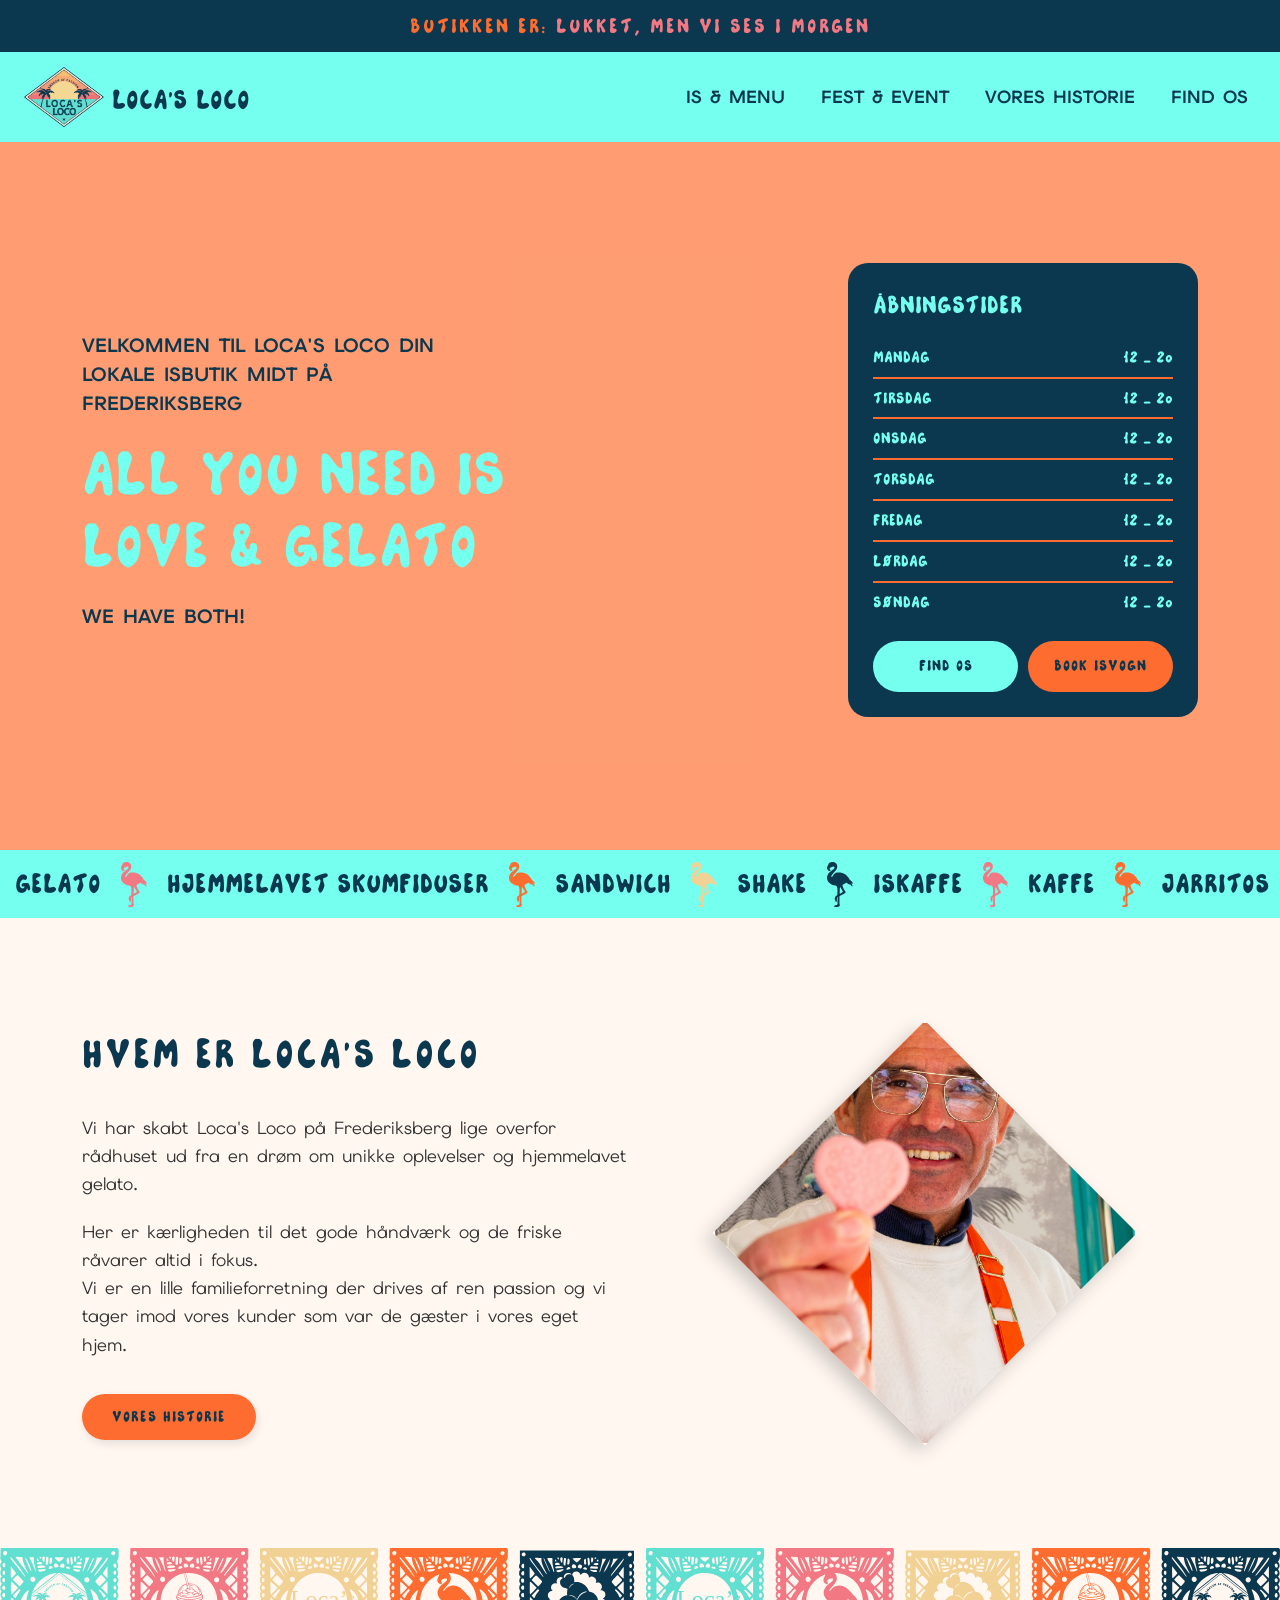
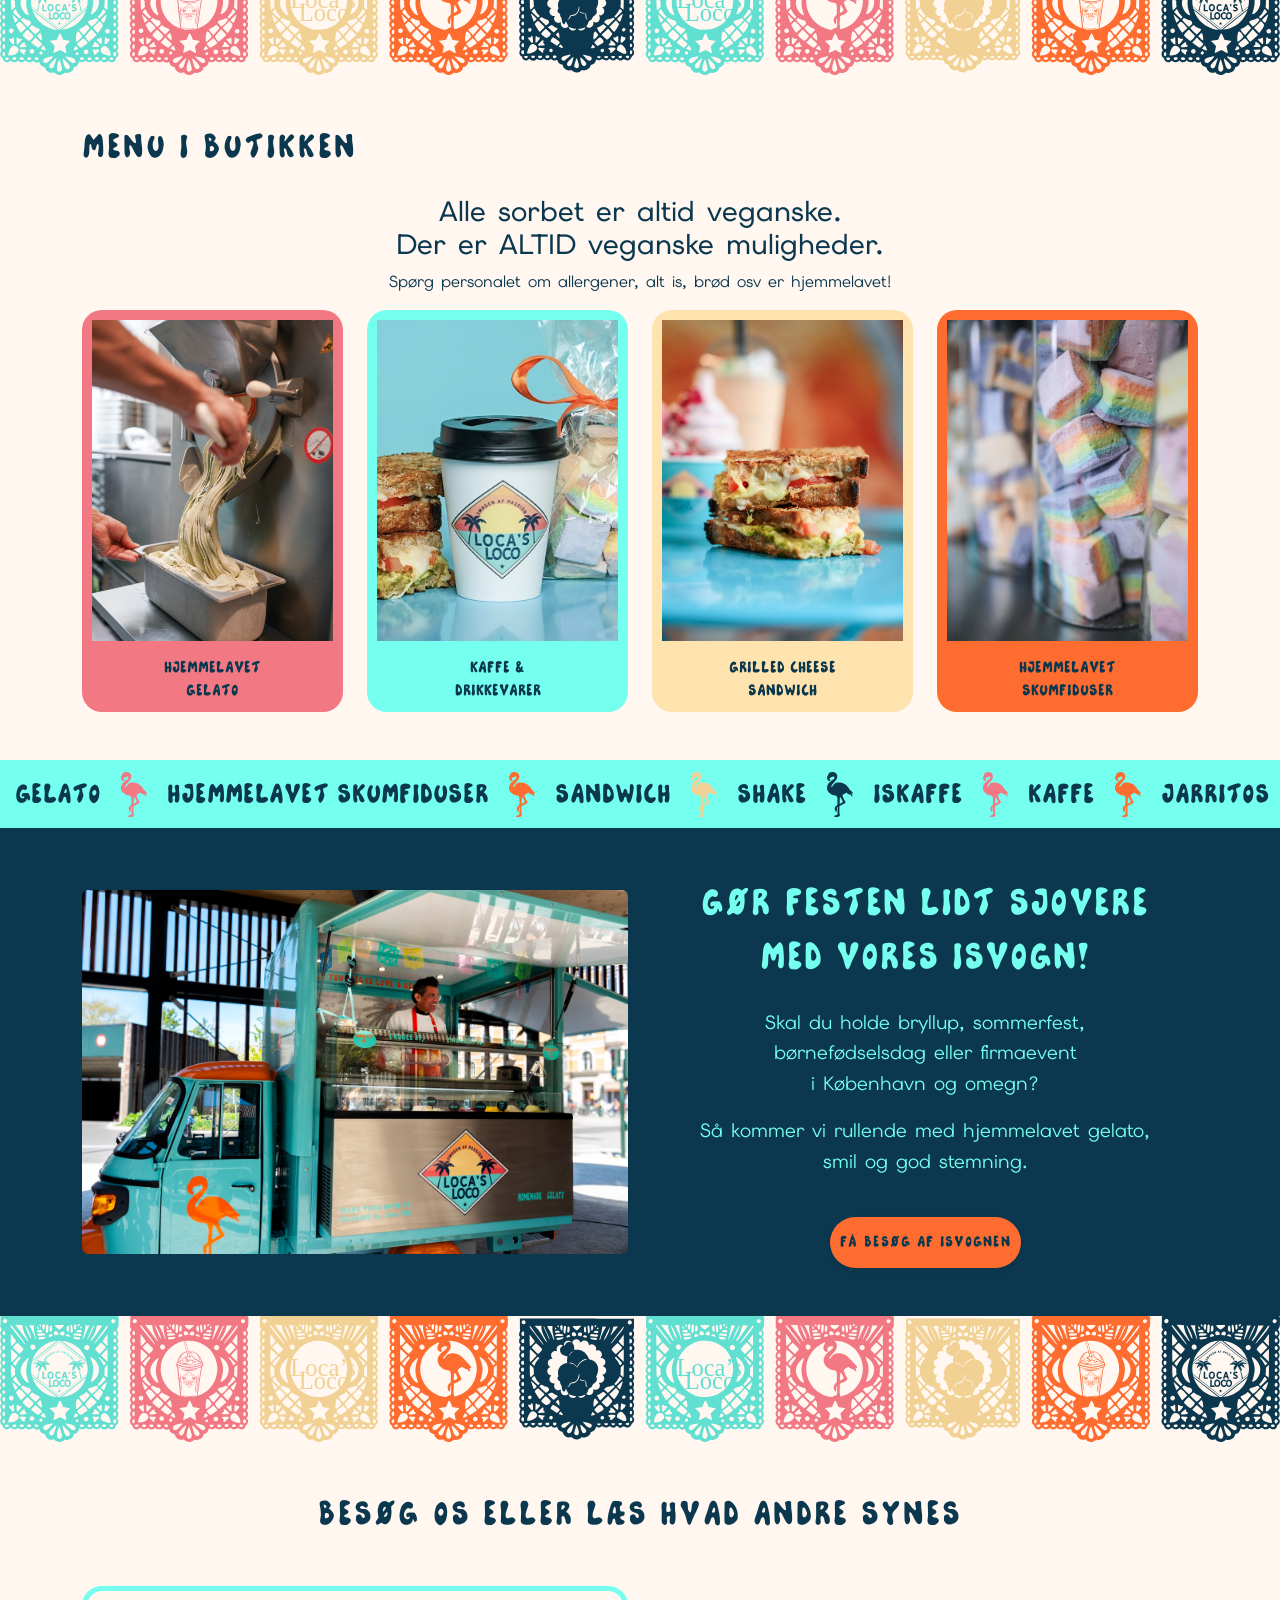
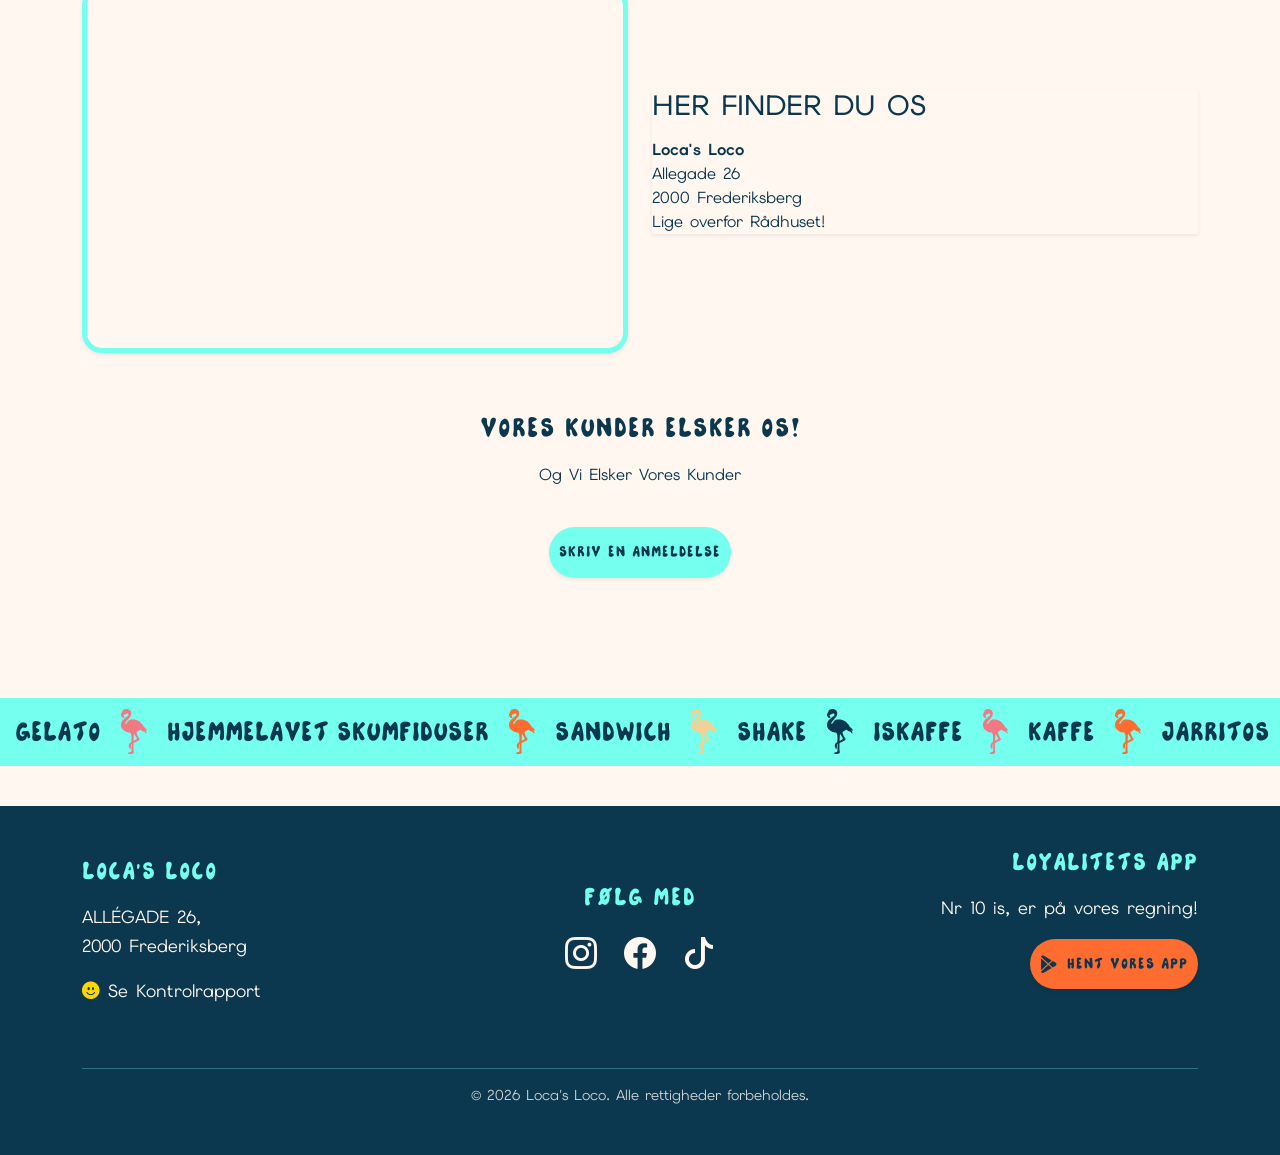
==== commit 8ffc16c1: "rettelser og 404" ====
--- a/index.html
+++ b/index.html
@@ -90,10 +90,10 @@
                     <!-- Knapper i bunden af boksen -->
                     <div class="hours-buttons">
                         <!-- Fører til siden "find-os.html" -->
-                        <a href="find-os.html" class="btn-custom btn-mint">FIND OS</a>
+                        <a href="404.html" class="btn-custom btn-mint">FIND OS</a>
 
                         <!-- Fører til siden "fest-event.html" -->
-                        <a href="fest-event.html" class="btn-custom btn-orange">BOOK ISVOGN</a>
+                        <a href="404.html" class="btn-custom btn-orange">BOOK ISVOGN</a>
                     </div>
                 </div>
             </div>
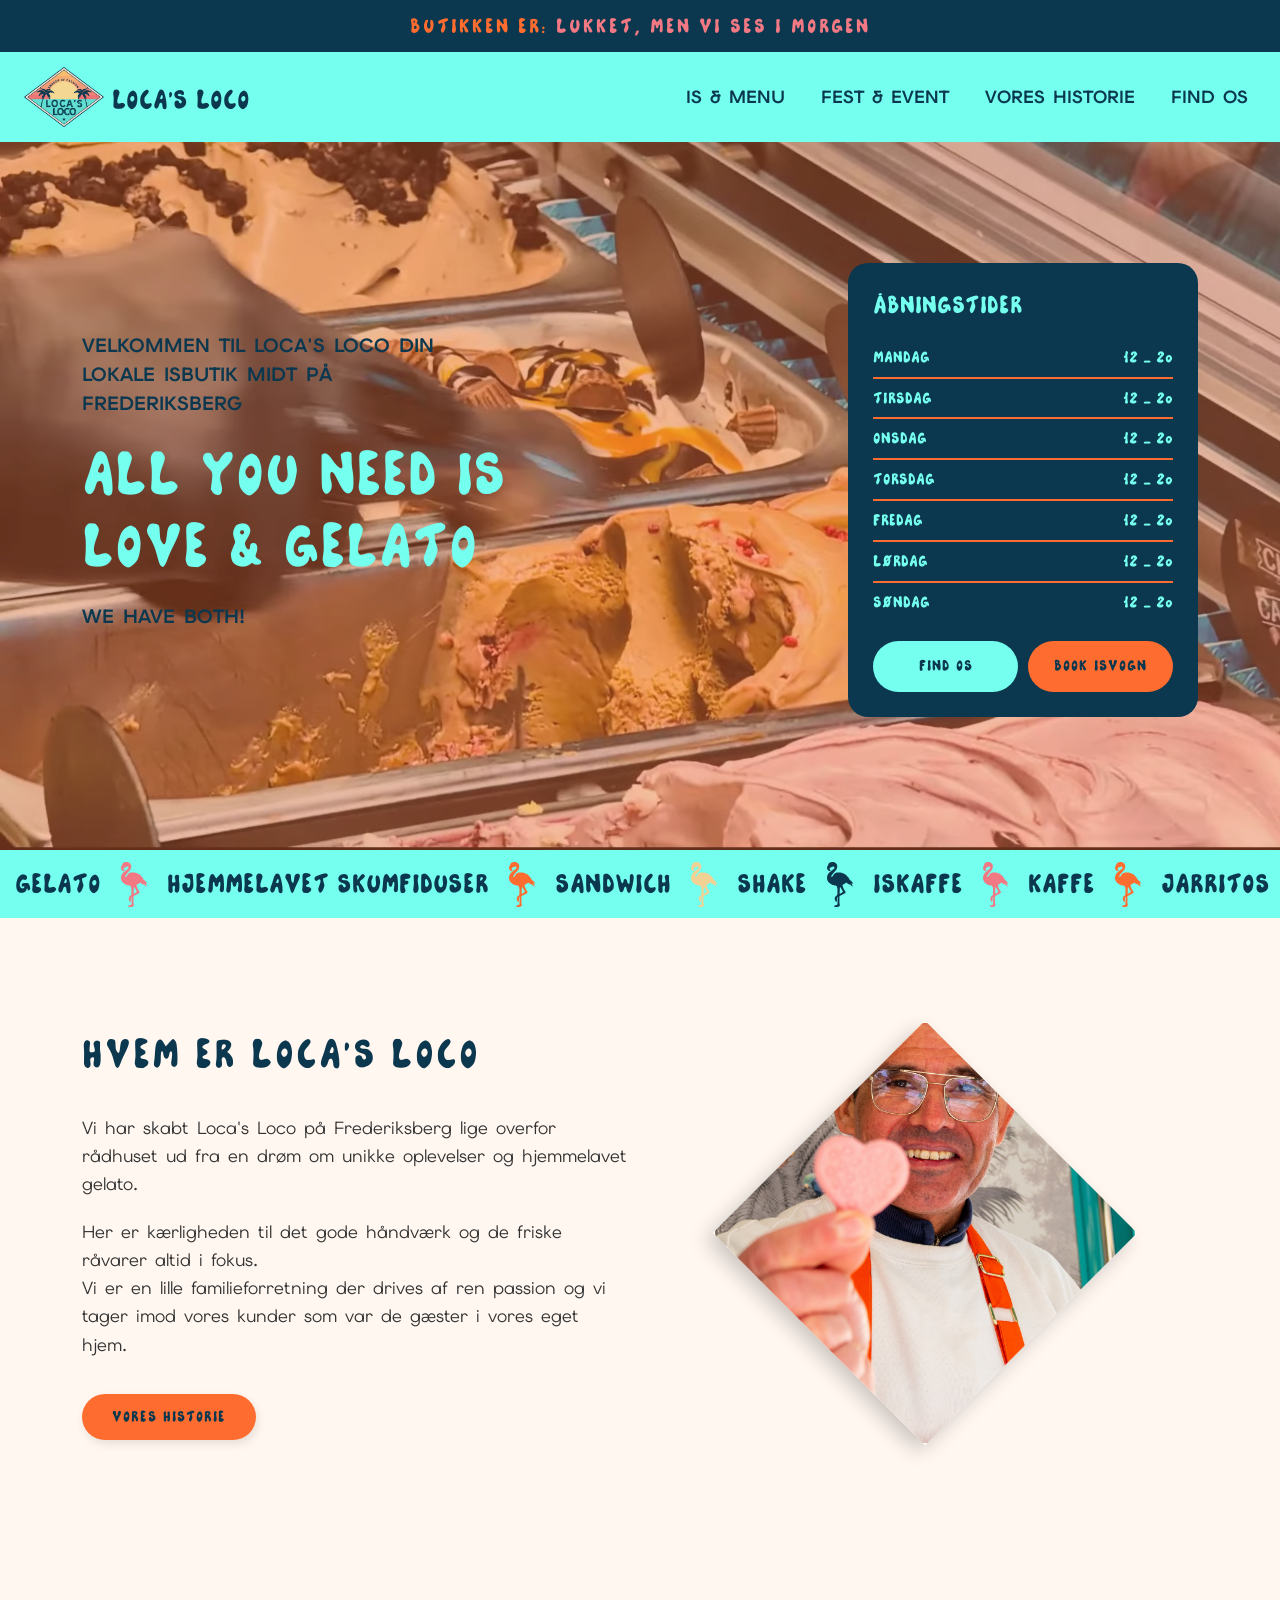
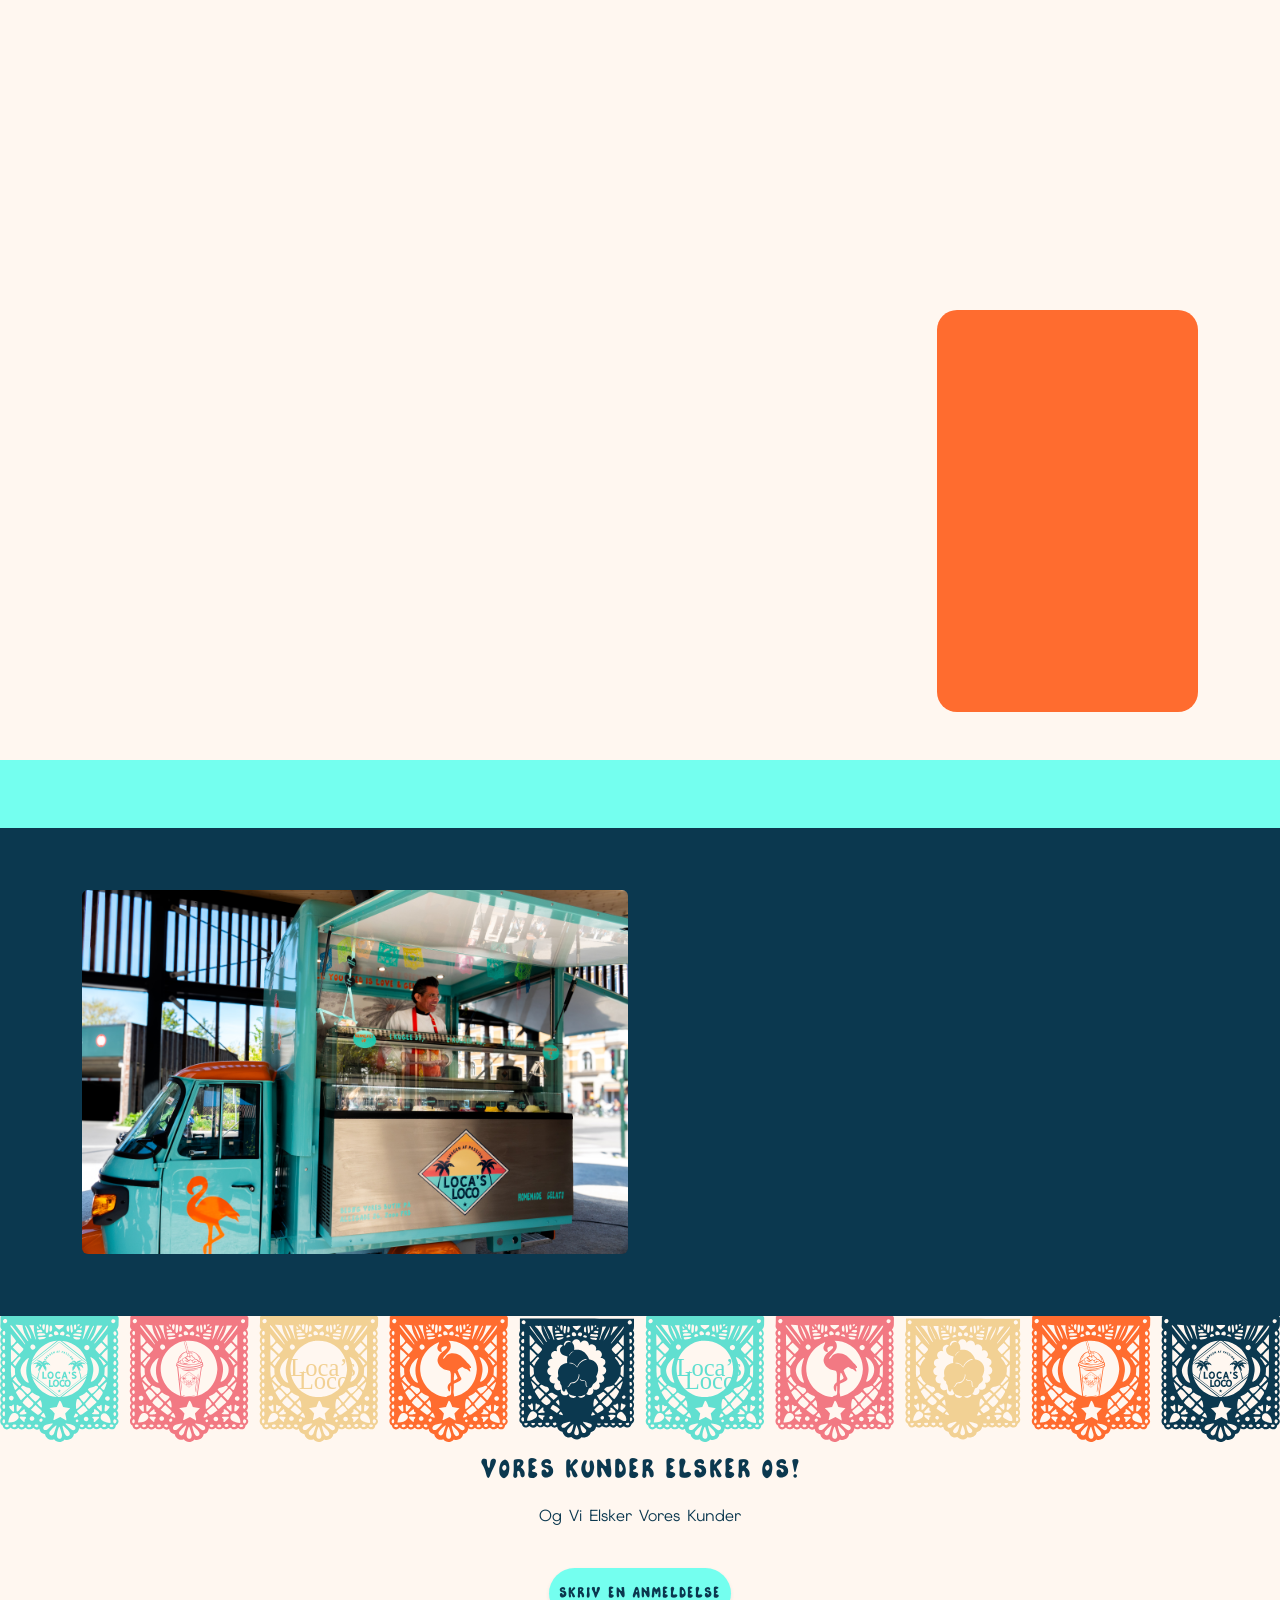
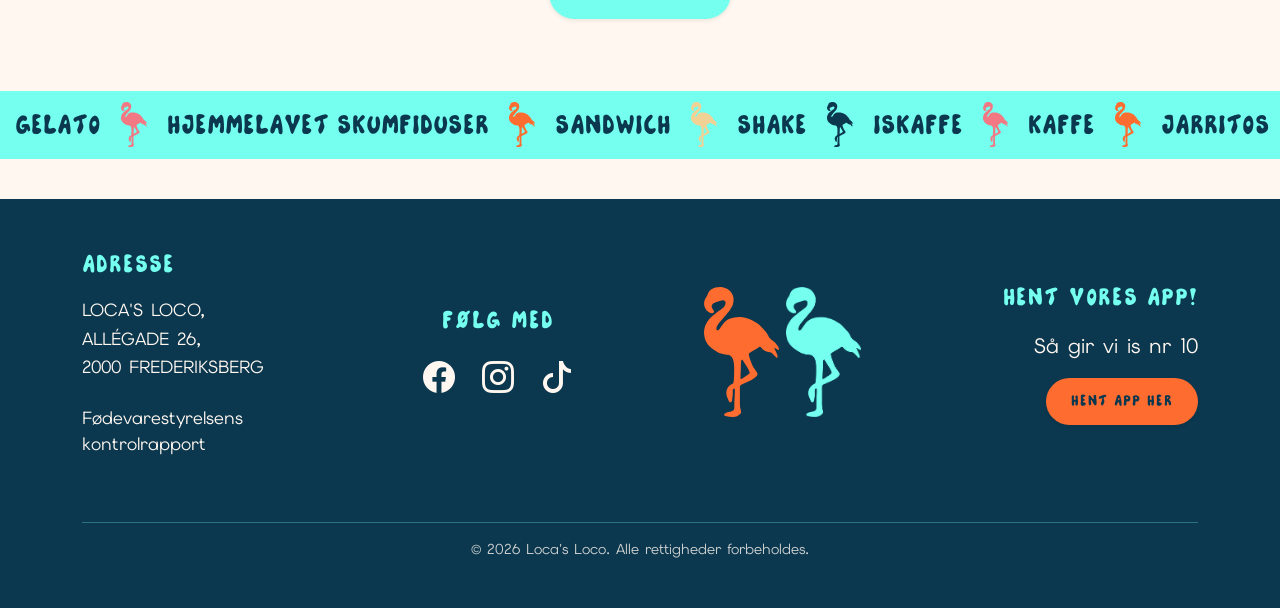
==== commit 705fd099: "ny hero video, favicon, flamingo i footer, små rettelser" ====
--- a/index.html
+++ b/index.html
@@ -16,6 +16,8 @@
 
     <link rel="stylesheet" href="style.css">
     <link rel="stylesheet" href="https://cdn.jsdelivr.net/npm/bootstrap-icons@1.11.1/font/bootstrap-icons.css">
+
+    <link rel="icon" type="image/png" href="media/logo.png">
 </head>
 <body>
 
@@ -55,7 +57,7 @@
     <!-- Baggrundsvideo -->
     <video autoplay loop muted playsinline class="hero-video">
         <!-- HUSK: Skift navnet ud med din egen videofil senere -->
-        <source src="media/locas%20video_1.webm" type="video/webm">
+        <source src="media/Vhero.webm" type="video/webm">
     </video>
 
     <!-- Et let gennemsigtigt orange filter over videoen, så teksten kan læses -->
@@ -476,6 +478,7 @@
             <img src="media/mango.svg" alt="Vanilje Flamingo">
             <span>FLOAT</span>
             <img src="media/blaabaer.svg" alt="Blåbær Flamingo">
+            <span>Vegansk Sorbet</span>
             <img src="media/jordbær.svg" alt="Lyserød Flamingo">
             <span>Allergivenlig IS</span>
             <img src="media/blodappelsin.svg" alt="Orange Flamingo">
@@ -499,6 +502,7 @@
             <img src="media/mango.svg" alt="Vanilje Flamingo">
             <span>FLOAT</span>
             <img src="media/blaabaer.svg" alt="Blåbær Flamingo">
+            <span>Vegansk Sorbet</span>
             <img src="media/jordbær.svg" alt="Lyserød Flamingo">
             <span>Allergivenlig IS</span>
             <img src="media/blodappelsin.svg" alt="Orange Flamingo">
@@ -555,40 +559,6 @@
 <!-- BANNER -->
 
 
-<!-- GOOGLE  -->
-<section class="location-reviews-section py-5">
-    <div class="container">
-
-        <h2 class="section-title text-center mb-5">BESØG OS ELLER LÆS HVAD ANDRE SYNES</h2>
-
-        <div class="row g-4 align-items-center mb-5">
-
-            <div class="col-lg-6">
-                <div class="map-container shadow-sm">
-                    <iframe
-                            src="https://www.google.com/maps/embed?pb=!1m18!1m12!1m3!1d2249.774431526685!2d12.528435777322964!3d55.67554907305094!2m3!1f0!2f0!3f0!3m2!1i1024!2i768!4f13.1!3m3!1m2!1s0x4652539c3cb941e1%3A0xc3f8ec479008bc3e!2sFrederiksberg%20R%C3%A5dhus!5e0!3m2!1sda!2sdk!4v1716382104033!5m2!1sda!2sdk"
-                            width="100%"
-                            height="350"
-                            style="border:0;"
-                            allowfullscreen=""
-                            loading="lazy"
-                            referrerpolicy="no-referrer-when-downgrade">
-                    </iframe>
-                </div>
-            </div>
-
-            <div class="col-lg-6">
-                <div class="address-box shadow-sm">
-                    <h3 class="address-title mb-3">HER FINDER DU OS</h3>
-                    <p class="address-text">
-                        <strong>Loca's Loco</strong><br>
-                        Allegade 26 <br>
-                        2000 Frederiksberg<br>
-                        Lige overfor Rådhuset!
-                    </p>
-                </div>
-            </div>
-
         </div>
 
         <div class="row">
@@ -665,8 +635,6 @@
             <span>Allergivenlig IS</span>
             <img src="media/blodappelsin.svg" alt="Orange Flamingo">
         </div>
-
-
     </div>
 </div>
 <!-- RULLENDE TEKST (MARQUEE) -->
@@ -677,38 +645,46 @@
 <!-- ========================================== -->
 <footer class="custom-footer py-5">
     <div class="container">
-        <div class="row g-4 text-center text-md-start align-items-center">
-
-            <!-- KOLONNE 1: Info & Smiley -->
-            <div class="col-md-4">
-                <h4 class="footer-title">LOCA'S LOCO</h4>
-                <p class="footer-text">
-                    ALLÉGADE 26,
-                    <br>
-                    2000 Frederiksberg
+        <!-- align-items-center sørger for at alt står pænt på linje vandret -->
+        <div class="row g-4 align-items-center">
+
+            <!-- KOLONNE 1: Adresse & Smiley -->
+            <!-- col-lg-3 giver os 4 kolonner ved siden af hinanden på computeren -->
+            <div class="col-12 col-md-6 col-lg-3 text-center text-lg-start">
+                <h4 class="footer-title">ADRESSE</h4>
+                <p class="footer-text mb-4">
+                    LOCA'S LOCO,<br>
+                    ALLÉGADE 26,<br>
+                    2000 FREDERIKSBERG
                 </p>
-                <a href="https://www.findsmiley.dk/995524" target="_blank" class="footer-link d-inline-block mt-2">
-                    <!-- Smiley-ikon -->
-                    <i class="bi bi-emoji-smile-fill me-2" style="color: #FFD700;"></i>Se Kontrolrapport
+                <!-- Smiley fjernet og tekst justeret for at matche dit design -->
+                <a href="https://www.findsmiley.dk/995524" target="_blank" class="footer-link d-inline-block">
+                    Fødevarestyrelsens<br>kontrolrapport
                 </a>
             </div>
 
             <!-- KOLONNE 2: Sociale Medier -->
-            <div class="col-md-4 text-center">
+            <div class="col-12 col-md-6 col-lg-3 text-center">
                 <h4 class="footer-title">FØLG MED</h4>
                 <div class="social-icons mt-3">
+                    <a href="https://www.facebook.com/LocasLoco2021/" target="_blank" aria-label="Facebook"><i class="bi bi-facebook"></i></a>
                     <a href="https://www.instagram.com/locasloco/" target="_blank" aria-label="Instagram"><i class="bi bi-instagram"></i></a>
-                    <a href="https://www.facebook.com/LocasLoco2021/" target="_blank" aria-label="Facebook"><i class="bi bi-facebook"></i></a>
                     <a href="https://www.tiktok.com/@locas_loco" target="_blank" aria-label="TikTok"><i class="bi bi-tiktok"></i></a>
                 </div>
             </div>
 
-            <!-- KOLONNE 3: App Download -->
-            <div class="col-md-4 text-md-end text-center mt-5 mt-md-0">
-                <h4 class="footer-title">LOYALITETS APP</h4>
-                <p class="footer-text mb-3">Nr 10 is, er på vores regning!</p>
-                <a href="https://play.google.com/store/apps/details?id=com.phonestamp.locasloco&hl=en" target="_blank" class="btn-custom btn-orange shadow-sm d-inline-block">
-                    <i class="bi bi-google-play me-2"></i>HENT VORES APP
+            <!-- KOLONNE 3: Flamingoerne -->
+            <div class="col-12 col-md-6 col-lg-3 text-center">
+                <img src="media/blodappelsin.svg" alt="Loca's Loco Flamingoer" class="footer-flamingos img-fluid">
+                <img src="media/tyrkis.png" alt="Loca's Loco Flamingoer" class="footer-flamingos img-fluid">
+            </div>
+
+            <!-- KOLONNE 4: App Download -->
+            <div class="col-12 col-md-6 col-lg-3 text-center text-lg-end">
+                <h4 class="footer-title">HENT VORES APP!</h4>
+                <p class="footer-text mb-3" style="font-size: 1.3rem;">Så gir vi is nr 10</p>
+                <a href="https://play.google.com/store/apps/details?id=com.phonestamp.locasloco&hl=en" target="_blank" class="btn-custom btn-orange shadow-sm d-inline-block" style="padding: 10px 25px; font-size: 1.1rem;">
+                    HENT APP HER
                 </a>
             </div>
 
@@ -730,7 +706,6 @@
 
 
 
-
 <script src="https://cdn.jsdelivr.net/npm/bootstrap@5.3.2/dist/js/bootstrap.bundle.min.js"></script>
 
 <script src="js.js"></script>
--- a/style.css
+++ b/style.css
@@ -227,7 +227,7 @@
     left: 0;
     width: 100%;
     height: 100%;
-    background-color: rgba(255, 108, 47, 0.65); /* Din blodappelsin farve (HEX #FF6C2F) med transparens */
+    background-color: rgba(255, 108, 47, 0.35); /* Din blodappelsin farve (HEX #FF6C2F) med transparens */
     z-index: -1;
 }
 
@@ -913,7 +913,17 @@
     color: var(--vanilje);
     opacity: 0.8;
 }
-
+/* Styling til de nye flamingoer i footeren */
+.footer-flamingos {
+    max-height: 130px; /* Sørger for at de passer i højden til resten af teksten */
+    width: auto;
+    transition: transform 0.3s ease;
+}
+
+/* Giver flamingoerne et lille hop når man kører musen over dem */
+.footer-flamingos:hover {
+    transform: scale(1.1);
+}
 /* ========================================== */
 /* SLUT: FOOTER                               */
 /* ========================================== */
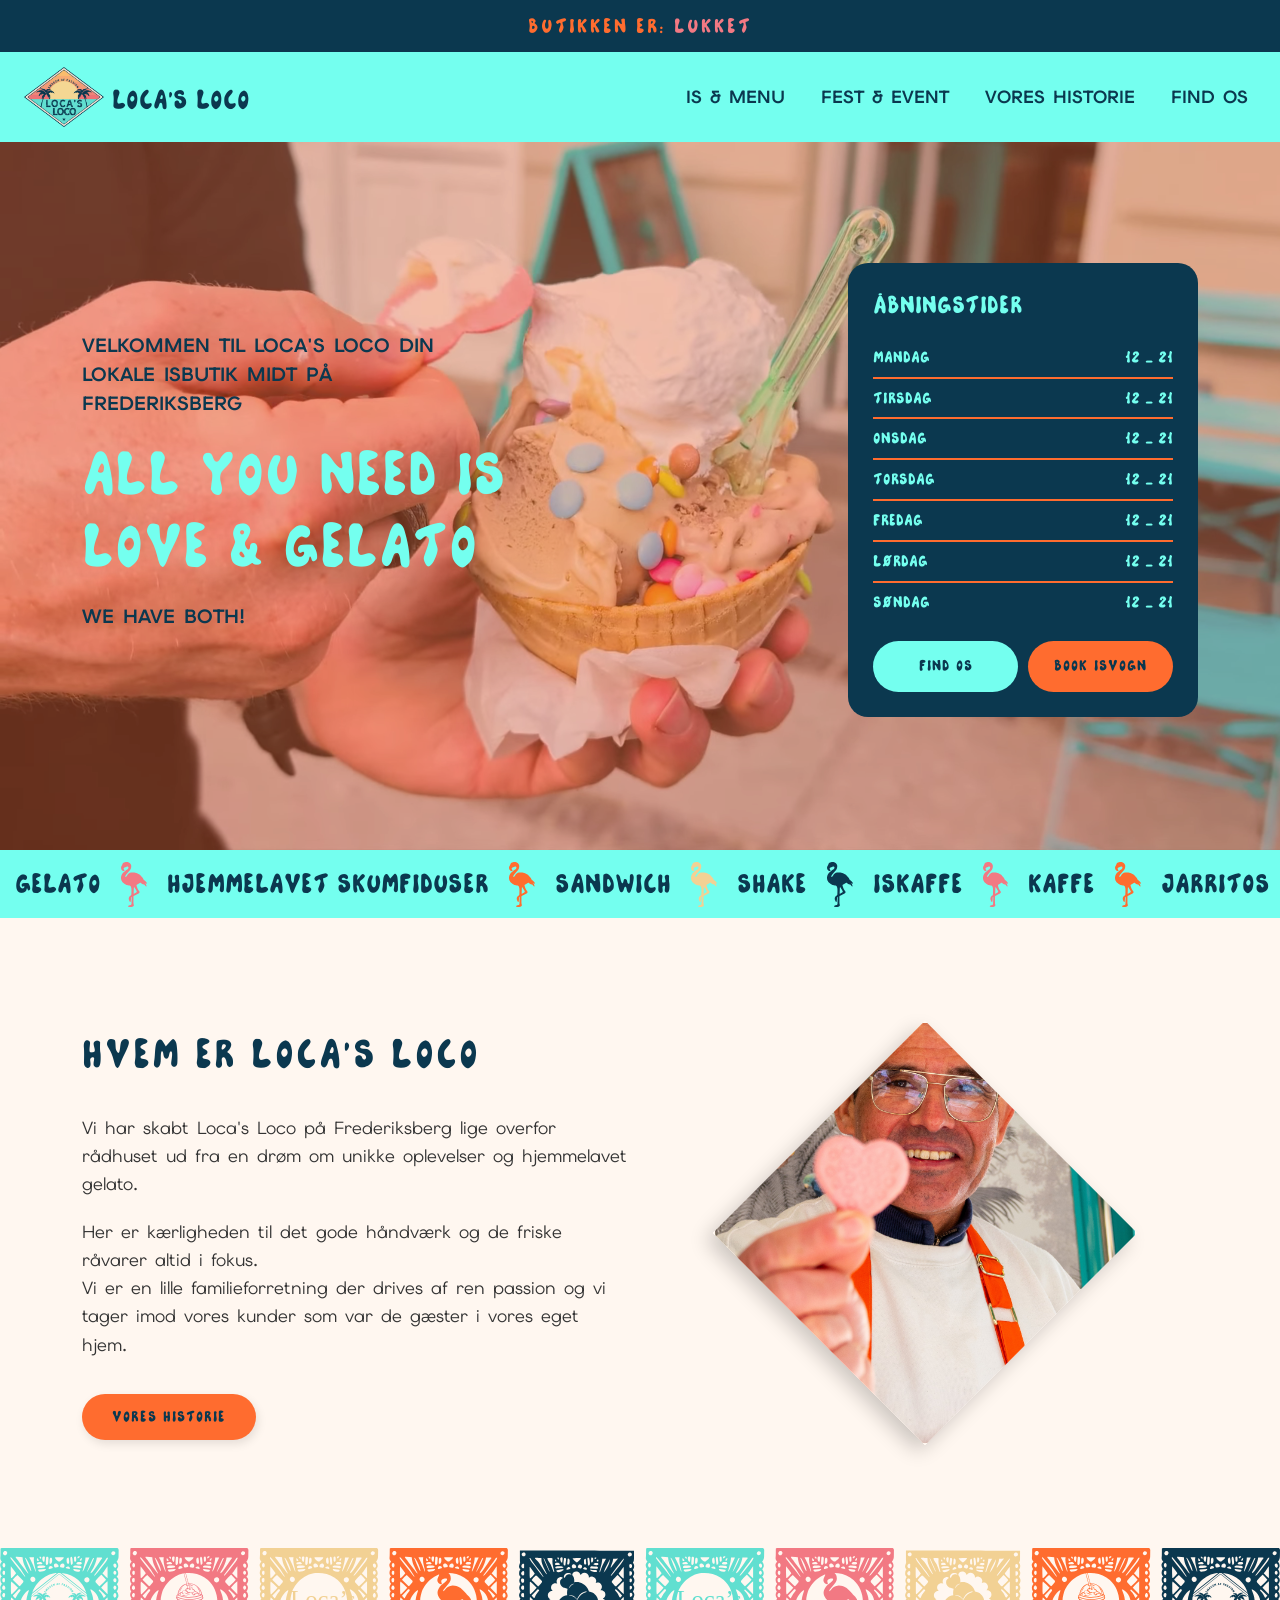
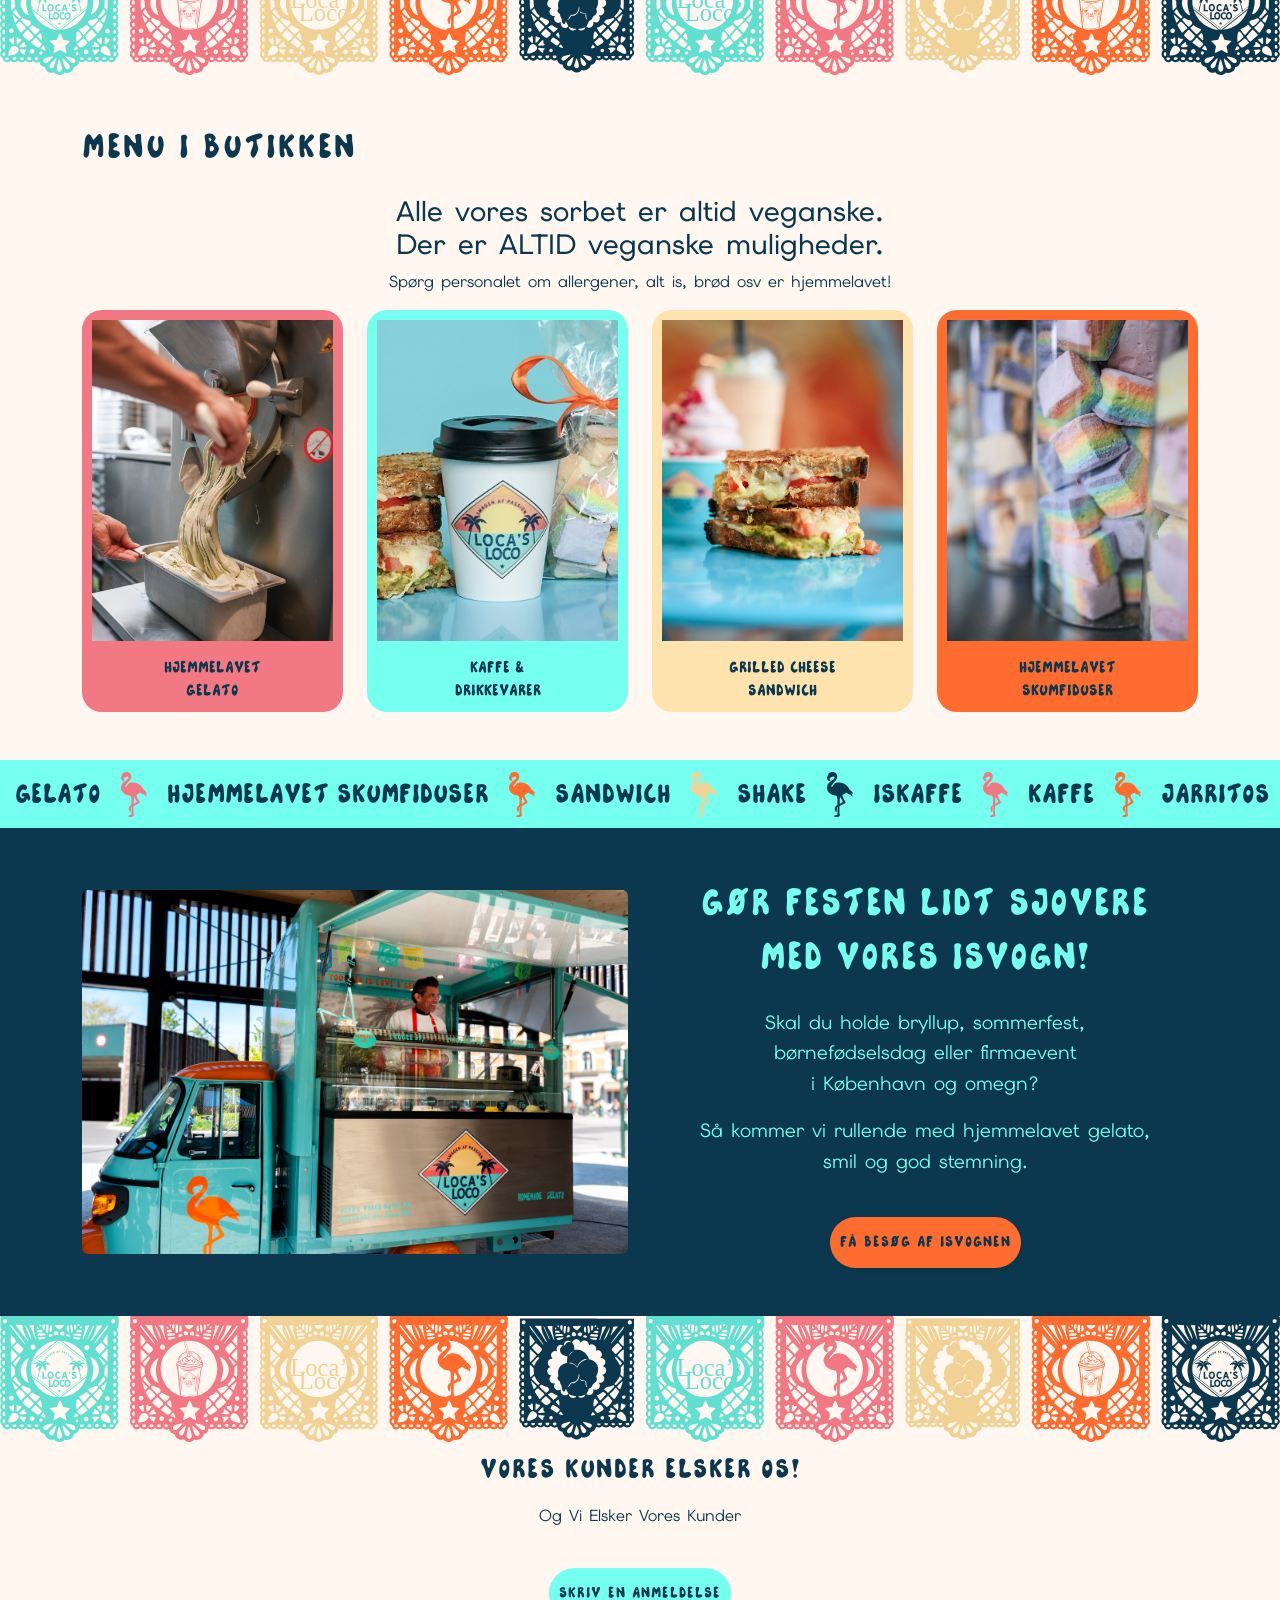
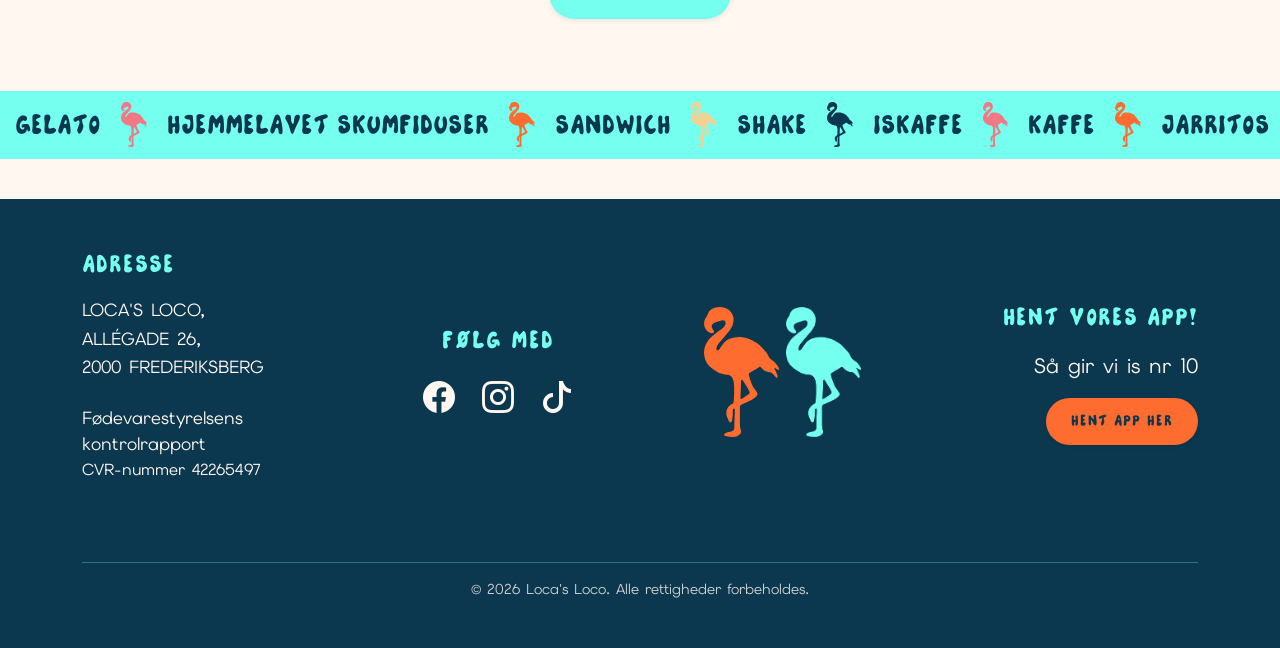
==== commit e606fab5: "rettelser" ====
--- a/index.html
+++ b/index.html
@@ -80,13 +80,13 @@
 
                     <!-- Listen med åbningstider som kunden retter i HTML for syns skyld -->
                     <ul class="hours-list">
-                        <li><span>MANDAG</span> <span>12 - 20</span></li>
-                        <li><span>TIRSDAG</span> <span>12 - 20</span></li>
-                        <li><span>ONSDAG</span> <span>12 - 20</span></li>
-                        <li><span>TORSDAG</span> <span>12 - 20</span></li>
-                        <li><span>FREDAG</span> <span>12 - 20</span></li>
-                        <li><span>LØRDAG</span> <span>12 - 20</span></li>
-                        <li><span>SØNDAG</span> <span>12 - 20</span></li>
+                        <li><span>MANDAG</span> <span>12 - 21</span></li>
+                        <li><span>TIRSDAG</span> <span>12 - 21</span></li>
+                        <li><span>ONSDAG</span> <span>12 - 21</span></li>
+                        <li><span>TORSDAG</span> <span>12 - 21</span></li>
+                        <li><span>FREDAG</span> <span>12 - 21</span></li>
+                        <li><span>LØRDAG</span> <span>12 - 21</span></li>
+                        <li><span>SØNDAG</span> <span>12 - 21</span></li>
                     </ul>
 
                     <!-- Knapper i bunden af boksen -->
@@ -216,7 +216,7 @@
     <div class="container text-center">
 
         <h2 class="section-title text-start mb-4">MENU I BUTIKKEN</h2>
-        <h3>Alle sorbet er altid veganske.
+        <h3>Alle vores sorbet er altid veganske.
             <br>Der er ALTID veganske muligheder. </h3>
         <p>Spørg personalet om allergener, alt is, brød osv er hjemmelavet!</p>
 
@@ -269,7 +269,7 @@
             <div class="modal-body p-4 p-md-5">
                 <h2 class="menu-modal-title">GELATO</h2>
 
-                    <h3>Alle sorbet er altid veganske.
+                    <h3>Alle vores sorbet er altid veganske.
                         <br>Der er ALTID veganske muligheder. </h3>
                     <p>Spørg personalet om allergener, alt is, brød osv er hjemmelavet!</p>
 
@@ -661,6 +661,7 @@
                 <a href="https://www.findsmiley.dk/995524" target="_blank" class="footer-link d-inline-block">
                     Fødevarestyrelsens<br>kontrolrapport
                 </a>
+                <p>CVR-nummer 42265497</p>
             </div>
 
             <!-- KOLONNE 2: Sociale Medier -->
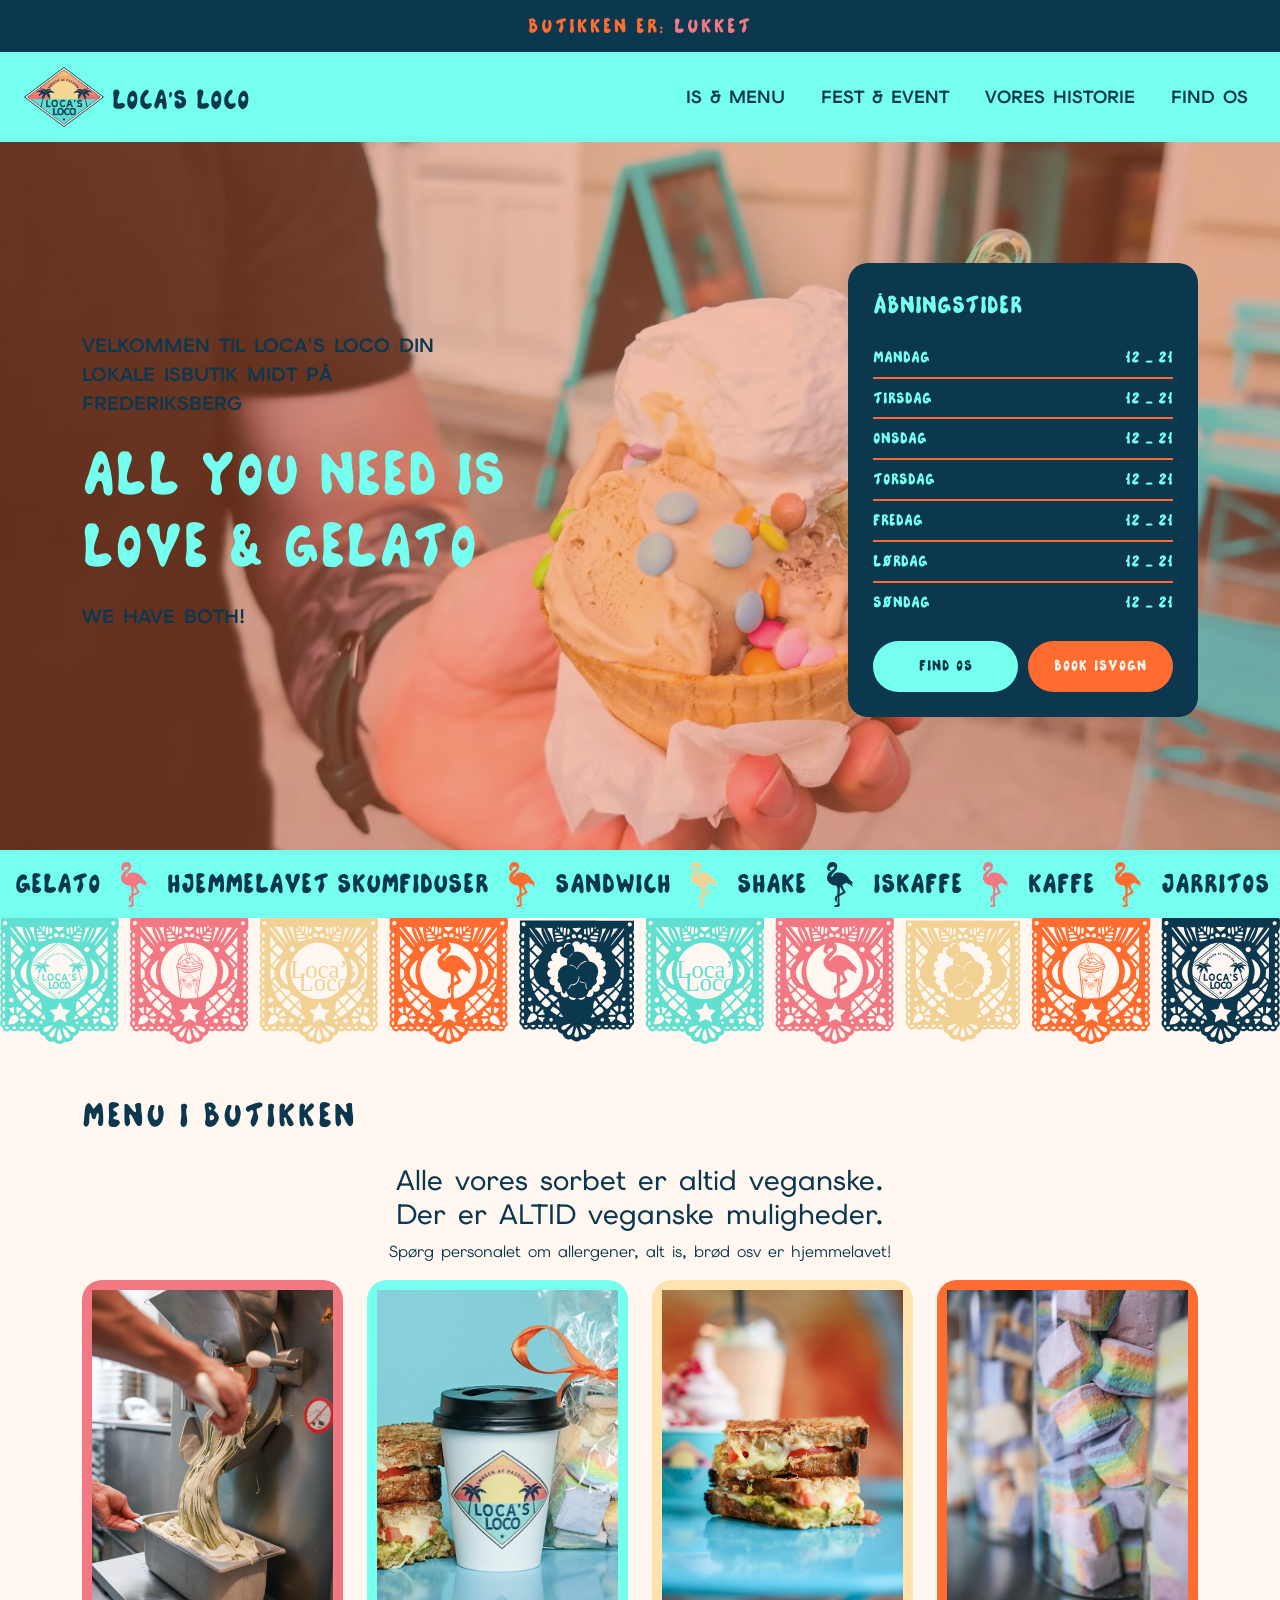
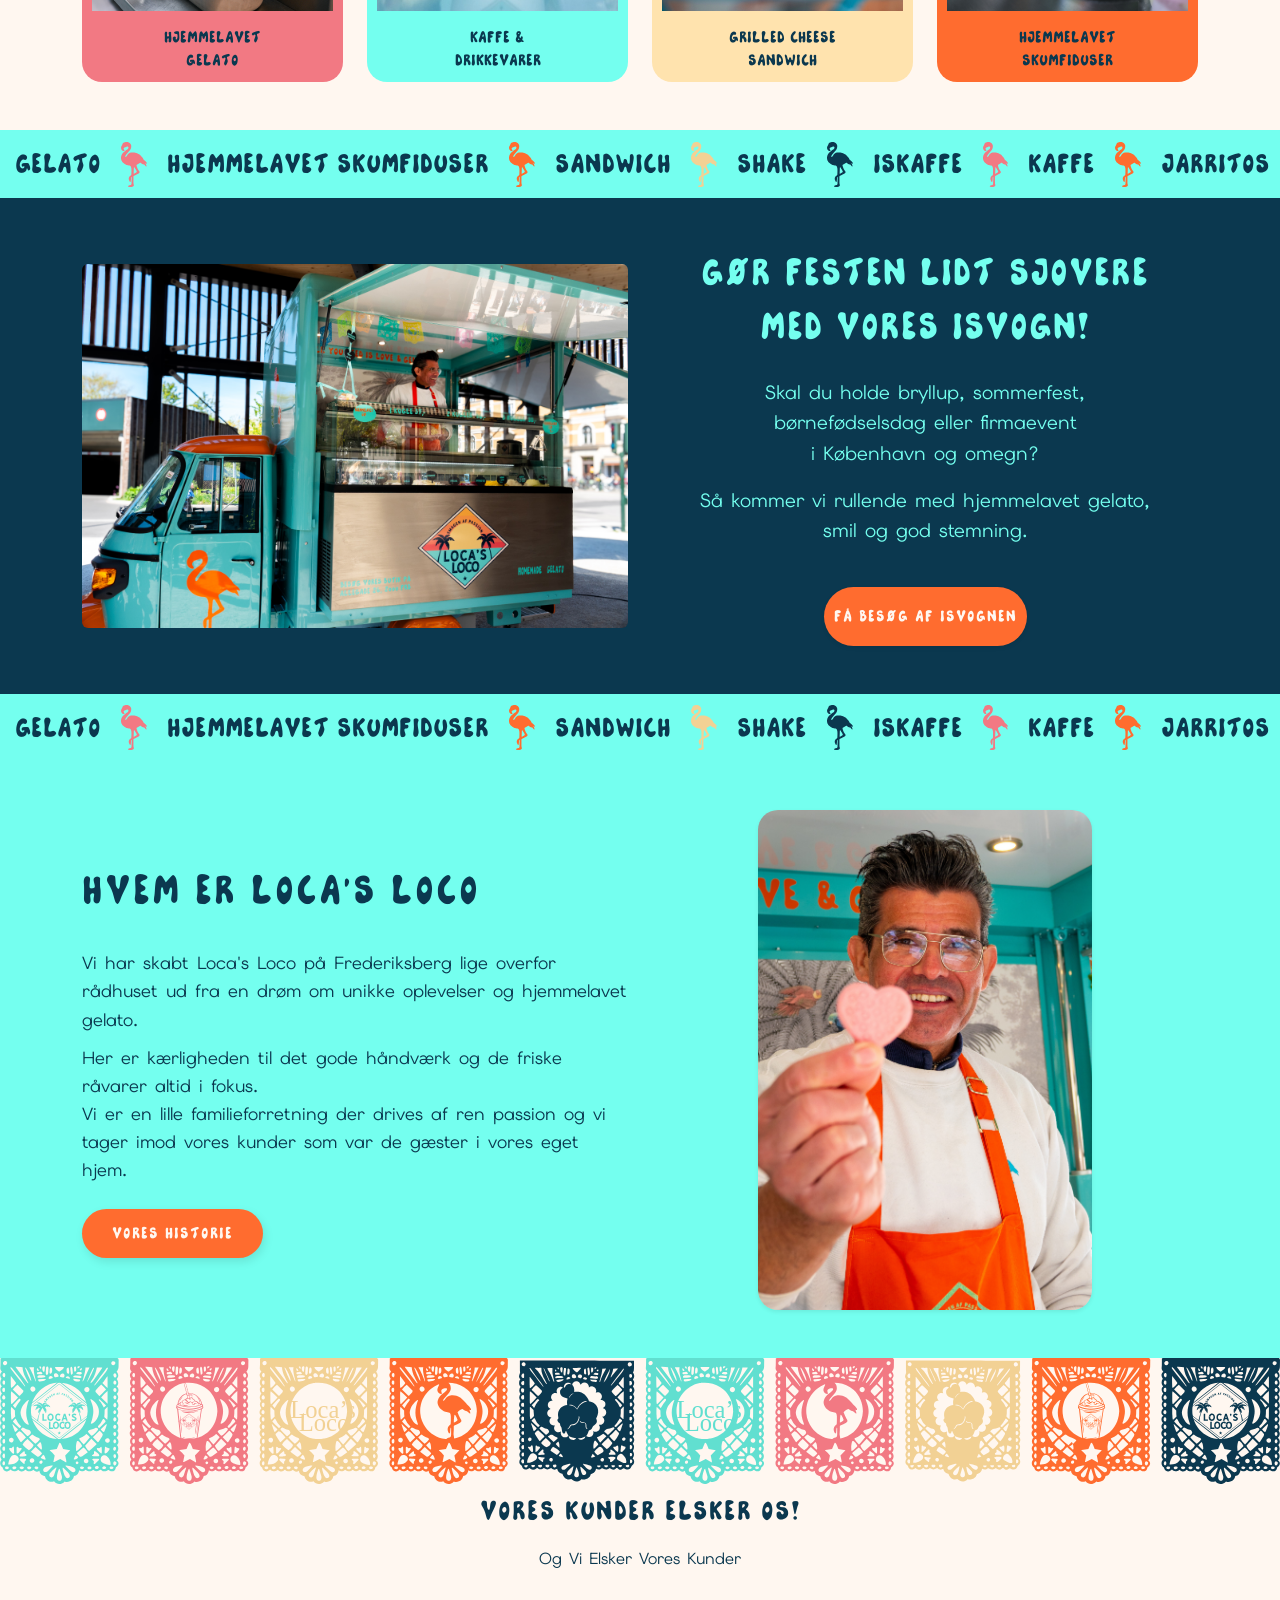
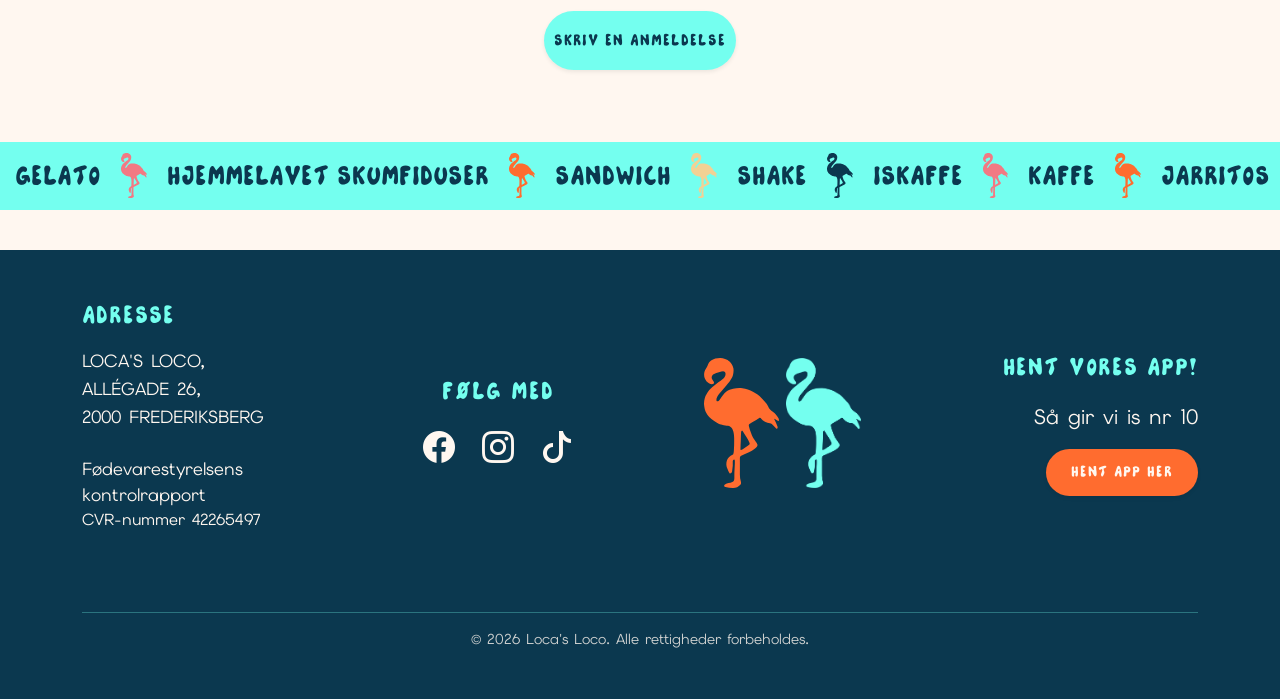
==== commit ee132c7d: "sidste Commit" ====
--- a/index.html
+++ b/index.html
@@ -7,6 +7,7 @@
     <meta name="robots" content="noindex, nofollow">
 
     <title>Loca's Loco</title>
+    <meta name="description" content="Besøg Loca's Loco på Frederiksberg. Vi byder på hjemmelavet gelato, vegansk sorbet, varme drikke og vores populære grilled cheese sandwich.">
 
     <link href="https://cdn.jsdelivr.net/npm/bootstrap@5.3.2/dist/css/bootstrap.min.css" rel="stylesheet">
 
@@ -56,7 +57,6 @@
 
     <!-- Baggrundsvideo -->
     <video autoplay loop muted playsinline class="hero-video">
-        <!-- HUSK: Skift navnet ud med din egen videofil senere -->
         <source src="media/Vhero.webm" type="video/webm">
     </video>
 
@@ -91,10 +91,8 @@
 
                     <!-- Knapper i bunden af boksen -->
                     <div class="hours-buttons">
-                        <!-- Fører til siden "find-os.html" -->
                         <a href="404.html" class="btn-custom btn-mint">FIND OS</a>
 
-                        <!-- Fører til siden "fest-event.html" -->
                         <a href="404.html" class="btn-custom btn-orange">BOOK ISVOGN</a>
                     </div>
                 </div>
@@ -105,12 +103,11 @@
 </header>
 
 <!-- HERO SEKTION MED VIDEO BAGGRUND -->
-
+<main>
 <!-- RULLENDE TEKST (MARQUEE) -->
 <div class="scrolling-banner">
     <div class="scrolling-content">
 
-        <!-- GRUPPE 1 (Originalen) -->
         <div class="scrolling-group">
             <span>GELATO</span>
             <img src="media/jordbær.svg" alt="Lyserød Flamingo">
@@ -160,45 +157,9 @@
 
     </div>
 </div>
-<!-- RULLENDE TEKST (MARQUEE) -->
-
-<!-- HVEM ER LOCAS -->
-<section class="about-section">
-    <div class="container py-5"> <div class="row align-items-center">
-
-        <div class="col-md-6 about-text-col mb-4 mb-md-0">
-            <h2 class="about-title">HVEM ER LOCA'S LOCO</h2>
-
-            <p class="about-text">
-                Vi har skabt Loca's Loco på Frederiksberg lige overfor
-                rådhuset ud fra en drøm om unikke oplevelser og
-                hjemmelavet gelato.
-            </p>
-
-            <p class="about-text">
-                Her er kærligheden til det gode håndværk og de friske
-                råvarer altid i fokus.
-                <br>
-                Vi er en lille familieforretning der drives af ren passion
-                og vi tager imod vores kunder som var de gæster i
-                vores eget hjem.
-            </p>
-
-            <a href="vores-historie.html" class="btn-custom btn-orange about-btn shadow-sm">VORES HISTORIE</a>
-        </div>
-
-        <div class="col-md-6 d-flex justify-content-center">
-            <div class="diamond-shape">
-                <div class="diamond-image">
-                    <img src="media/brankomhjerte.jpg" alt="Brank med Loca's lyserøde kiks hjerte">
-                </div>
-            </div>
-        </div>
-
-    </div>
-    </div>
-</section>
-<!-- HVEM ER LOCAS -->
+<!-- RULLENDE TEKST  -->
+
+
 
 
 <!-- BANNER -->
@@ -269,9 +230,9 @@
             <div class="modal-body p-4 p-md-5">
                 <h2 class="menu-modal-title">GELATO</h2>
 
-                    <h3>Alle vores sorbet er altid veganske.
-                        <br>Der er ALTID veganske muligheder. </h3>
-                    <p>Spørg personalet om allergener, alt is, brød osv er hjemmelavet!</p>
+                <h3>Alle vores sorbet er altid veganske.
+                    <br>Der er ALTID veganske muligheder. </h3>
+                <p>Spørg personalet om allergener, alt is, brød osv er hjemmelavet!</p>
 
                 <ul class="menu-price-list">
                     <li>
@@ -301,28 +262,28 @@
                         <span>EKSTRA TOPPING +5 KR</span>
                     </div>
                 </ul>
-                    <h2 class="menu-modal-title">Bokse</h2>
-                    <ul class="menu-price-list">
-                        <li>
-                            <div class="menu-item-info">
-                                <h4>0,5L boks</h4>
-                                <p>Vælg op til 3 varianter</p>
-                            </div>
-                            <div class="menu-item-price">93 KR</div>
-                        </li>
-                        <li>
-                            <div class="menu-item-info">
-                                <h4>1L Boks</h4>
-                                <p>Vælg op til 4 varianter</p>
-                            </div>
-                            <div class="menu-item-price">175 KR</div>
-                        </li>
-                        <div class="menu-item-info">
-                            <h4>4 Vafler og 2 Toppings</h4>
-                        </div>
-                        <div class="menu-item-price">35 KR</div>
-                        </li>
-                    </ul>
+                <h2 class="menu-modal-title">Bokse</h2>
+                <ul class="menu-price-list">
+                    <li>
+                        <div class="menu-item-info">
+                            <h4>0,5L boks</h4>
+                            <p>Vælg op til 3 varianter</p>
+                        </div>
+                        <div class="menu-item-price">93 KR</div>
+                    </li>
+                    <li>
+                        <div class="menu-item-info">
+                            <h4>1L Boks</h4>
+                            <p>Vælg op til 4 varianter</p>
+                        </div>
+                        <div class="menu-item-price">175 KR</div>
+                    </li>
+                    <div class="menu-item-info">
+                        <h4>4 Vafler og 2 Toppings</h4>
+                    </div>
+                    <div class="menu-item-price">35 KR</div>
+                    </li>
+                </ul>
             </div>
         </div>
     </div>
@@ -521,12 +482,10 @@
 
             <!-- VENSTRE SIDE: Billede -->
             <div class="col-md-6 mb-4 mb-md-0">
-                <!-- img-fluid sørger for at billedet er responsivt, og rounded giver let bløde kanter -->
                 <img src="media/brankoiisvogn.jpg" alt="Loca's Loco Isvogn" class="img-fluid rounded">
             </div>
 
             <!-- HØJRE SIDE: Tekst og knap -->
-            <!-- text-center centrerer alt indholdet ligesom på dit design -->
             <div class="col-md-6 text-center px-md-4">
                 <h2 class="isvogn-title">GØR FESTEN LIDT SJOVERE<br>MED VORES ISVOGN!</h2>
 
@@ -541,7 +500,6 @@
                     smil og god stemning.
                 </p>
 
-                <!-- Knappen fører til Fest & Event siden -->
                 <a href="404.html" class="btn-custom btn-orange shadow-sm mt-4 d-inline-block">FÅ BESØG AF ISVOGNEN</a>
             </div>
 
@@ -552,36 +510,123 @@
 <!-- SLUT: ISVOGN SEKTION                       -->
 <!-- ========================================== -->
 
-<!-- BANNER -->
-<div class="separator-banner">
-    <img src="media/banner.svg" alt="Farverigt Loca's Loco flag-banner">
-</div>
-<!-- BANNER -->
-
-
-        </div>
-
-        <div class="row">
-            <div class="col-12 text-center">
-                <div class="reviews-container mt-2">
-                    <h3 class="reviews-title mb-3">VORES KUNDER ELSKER OS!</h3>
-                    <p style="font-family: 'Elms Sans'; color: var(--blaabaer);">Og Vi Elsker Vores Kunder</p>
-
-                    <a href="https://www.google.com/search?num=10&sa=X&sca_esv=21346c809d9e5462&hl=da-DK&sxsrf=ANbL-n7fnRHawhXi87k98N_XptGvD9qNAg:1780019099320&q=Loca%27s+Loco+Anmeldelser&ved=2ahUKEwju2e7wr92UAxWzExAIHSLoCw8QuzF6BAgJEAQ&biw=1536&bih=695&dpr=1.25" target="_blank" class="btn-custom btn-mint mt-4 d-inline-block shadow-sm">
-                        SKRIV EN ANMELDELSE
-                    </a>
-
-                    <div id="google-reviews-widget" class="p-4 mx-auto mt-4" style="max-width: 900px;">
-                        <script src="https://elfsightcdn.com/platform.js" async></script>
-                        <div class="elfsight-app-65c09460-6319-4515-ac92-27803de2e151" data-elfsight-app-lazy></div>
-                    </div>
-
-
-                </div>
-            </div>
-        </div>
-
-    </div>
+    <div class="scrolling-banner">
+        <div class="scrolling-content">
+
+            <!-- GRUPPE 1 (Originalen) -->
+            <div class="scrolling-group">
+                <span>GELATO</span>
+                <img src="media/jordbær.svg" alt="Lyserød Flamingo">
+                <span>HJEMMELAVET SKUMFIDUSER</span>
+                <img src="media/blodappelsin.svg" alt="Orange Flamingo">
+                <span>SANDWICH</span>
+                <img src="media/mango.svg" alt="Vanilje Flamingo">
+                <span>SHAKE</span>
+                <img src="media/blaabaer.svg" alt="Blåbær Flamingo">
+                <span>ISKAFFE</span>
+                <img src="media/jordbær.svg" alt="Lyserød Flamingo">
+                <span>KAFFE</span>
+                <img src="media/blodappelsin.svg" alt="Orange Flamingo">
+                <span>JARRITOS</span>
+                <img src="media/mango.svg" alt="Vanilje Flamingo">
+                <span>FLOAT</span>
+                <img src="media/blaabaer.svg" alt="Blåbær Flamingo">
+                <span>Vegansk Sorbet</span>
+                <img src="media/jordbær.svg" alt="Lyserød Flamingo">
+                <span>Allergivenlig IS</span>
+                <img src="media/blodappelsin.svg" alt="Orange Flamingo">
+            </div>
+
+            <!-- GRUPPE 2 (Kopien der gør loopet usynligt - Præcis magen til) -->
+            <div class="scrolling-group">
+                <span>GELATO</span>
+                <img src="media/jordbær.svg" alt="Lyserød Flamingo">
+                <span>HJEMMELAVET SKUMFIDUSER</span>
+                <img src="media/blodappelsin.svg" alt="Orange Flamingo">
+                <span>SANDWICH</span>
+                <img src="media/mango.svg" alt="Vanilje Flamingo">
+                <span>SHAKE</span>
+                <img src="media/blaabaer.svg" alt="Blåbær Flamingo">
+                <span>ISKAFFE</span>
+                <img src="media/jordbær.svg" alt="Lyserød Flamingo">
+                <span>KAFFE</span>
+                <img src="media/blodappelsin.svg" alt="Orange Flamingo">
+                <span>JARRITOS</span>
+                <img src="media/mango.svg" alt="Vanilje Flamingo">
+                <span>FLOAT</span>
+                <img src="media/blaabaer.svg" alt="Blåbær Flamingo">
+                <span>Vegansk Sorbet</span>
+                <img src="media/jordbær.svg" alt="Lyserød Flamingo">
+                <span>Allergivenlig IS</span>
+                <img src="media/blodappelsin.svg" alt="Orange Flamingo">
+            </div>
+
+        </div>
+    </div>
+    <!-- RULLENDE TEKST (MARQUEE) -->
+
+    <!-- HVEM ER LOCAS -->
+    <section class="about-section">
+        <div class="container py-5">
+            <div class="row align-items-center">
+
+                <div class="col-md-6 about-text-col mb-4 mb-md-0">
+                    <h2 class="about-title">HVEM ER LOCA'S LOCO</h2>
+                    <p class="about-text">
+                        Vi har skabt Loca's Loco på Frederiksberg lige overfor
+                        rådhuset ud fra en drøm om unikke oplevelser og
+                        hjemmelavet gelato.
+                    </p>
+                    <p class="about-text">
+                        Her er kærligheden til det gode håndværk og de friske
+                        råvarer altid i fokus.
+                        <br>
+                        Vi er en lille familieforretning der drives af ren passion
+                        og vi tager imod vores kunder som var de gæster i
+                        vores eget hjem.
+                    </p>
+                    <a href="404.html" class="btn-custom btn-orange about-btn shadow-sm">VORES HISTORIE</a>
+                </div>
+
+                <div class="col-md-6 d-flex justify-content-center">
+                    <img src="media/brankomhjerte.jpg" alt="Brank med Loca's lyserøde kiks hjerte" class="about-image img-fluid shadow-sm">
+                </div>
+
+            </div>
+        </div>
+    </section>
+    <!-- HVEM ER LOCAS -->
+
+    <!-- BANNER -->
+    <div class="separator-banner">
+        <img src="media/banner.svg" alt="Farverigt Loca's Loco flag-banner">
+    </div>
+    <!-- BANNER -->
+
+
+</div>
+
+<div class="row">
+    <div class="col-12 text-center">
+        <div class="reviews-container mt-2">
+            <h3 class="reviews-title mb-3">VORES KUNDER ELSKER OS!</h3>
+            <p style="font-family: 'Elms Sans'; color: var(--blaabaer);">Og Vi Elsker Vores Kunder</p>
+
+            <a href="https://www.google.com/search?num=10&sa=X&sca_esv=21346c809d9e5462&hl=da-DK&sxsrf=ANbL-n7fnRHawhXi87k98N_XptGvD9qNAg:1780019099320&q=Loca%27s+Loco+Anmeldelser&ved=2ahUKEwju2e7wr92UAxWzExAIHSLoCw8QuzF6BAgJEAQ&biw=1536&bih=695&dpr=1.25" target="_blank" class="btn-custom btn-mint mt-4 d-inline-block shadow-sm">
+                SKRIV EN ANMELDELSE
+            </a>
+
+            <div id="google-reviews-widget" class="p-4 mx-auto mt-4" style="max-width: 900px;">
+                <script src="https://elfsightcdn.com/platform.js" async></script>
+                <div class="elfsight-app-65c09460-6319-4515-ac92-27803de2e151" data-elfsight-app-lazy></div>
+            </div>
+
+
+        </div>
+    </div>
+</div>
+
+</div>
 </section>
 
 <!-- GOOGLE  -->
@@ -638,18 +683,16 @@
     </div>
 </div>
 <!-- RULLENDE TEKST (MARQUEE) -->
-
+</main>
 
 <!-- ========================================== -->
 <!-- START: FOOTER                              -->
 <!-- ========================================== -->
 <footer class="custom-footer py-5">
     <div class="container">
-        <!-- align-items-center sørger for at alt står pænt på linje vandret -->
         <div class="row g-4 align-items-center">
 
             <!-- KOLONNE 1: Adresse & Smiley -->
-            <!-- col-lg-3 giver os 4 kolonner ved siden af hinanden på computeren -->
             <div class="col-12 col-md-6 col-lg-3 text-center text-lg-start">
                 <h4 class="footer-title">ADRESSE</h4>
                 <p class="footer-text mb-4">
@@ -711,4 +754,4 @@
 
 <script src="js.js"></script>
 </body>
-</html>+</html>
--- a/style.css
+++ b/style.css
@@ -1,4 +1,8 @@
-/* 1. Opsætning af dine farvepaletter i roden af dokumentet */
+/* =========================================
+   1. GLOBALE VARIABLER & BASE OPSÆTNING
+   ========================================= */
+
+/* Her definerer jeg alle mine brand-farver ét sted som variabler, så jeg ikke skal huske og skrive HEX-koder overalt på siden. */
 :root {
     --vanilje: #FFF7F0;
     --blaabaer: #0B384F;
@@ -8,208 +12,168 @@
     --mango: #FFE3AE;
 }
 
-/* 2. Opsætning af din egen (lokale) font */
+/* Her indlæser jeg butikkens egen skrifttype lokalt fra min media-mappe, så titlerne altid vises korrekt uanset brugerens enhed. */
 @font-face {
-    font-family: 'LocasLoco'; /* Her navngiver vi din font, så du nemt kan kalde på den */
+    font-family: 'LocasLoco';
     src: url('locasloco.ttf') format('truetype');
-    /* VIGTIGT: Sørg for at filen præcist hedder locasloco.ttf i din mappe! */
     font-weight: normal;
     font-style: normal;
 }
 
-/* 3. Standardindstillinger for hele siden */
+/* Mit vigtige "sikkerhedsnet", der fjerner uønsket vandret scroll (den irriterende hvide kant på mobiler), ved at tvinge siden til 100% bredde. */
 html, body {
-    /* NYT: Den magiske regel der dræber den hvide kant på mobil */
     overflow-x: hidden;
     max-width: 100%;
 }
 
+/* Standardindstillinger for hele min side. Jeg sætter Elms Sans som min faste brødtekst. */
 body {
-    /* Her sætter vi din Google Font som standard for al almindelig tekst */
-    font-family: 'Elms Sans', sans-serif;
-
-    /* Vi sætter baggrunden til din vanilje-farve via din variabel */
+    font-family: 'Elms Sans', sans-serif;
     background-color: var(--vanilje);
-
-    color: var(--blaabaer);
-}
-
-/* 4. Overskrifter med din egen font */
+    color: var(--blaabaer);
+}
+
+/* Alle H1 overskrifter trækker automatisk på min specielle font og blodappelsin-farven. */
 h1 {
-    font-family: 'LocasLoco', sans-serif; /* Her kalder vi på din egen font */
+    font-family: 'LocasLoco', sans-serif;
     color: var(--blodappelsin);
 }
 
-/* ========================================== */
-/* START: 404 ERROR PAGE                      */
-/* ========================================== */
-
-/* Tvinger hele siden til at være mørkeblå og fylde 100% af skærmens højde */
-.error-page {
-    background-color: #3b5c6b; /* Farven fra dit billede (en lidt blødere mørkeblå) */
-    display: flex;
-    justify-content: center;
-    align-items: center;
-    min-height: 100vh;
-    margin: 0;
-}
-
-.error-container {
-    padding: 20px;
-}
-
-.error-title {
-    font-family: 'LocasLoco', sans-serif;
-    color: var(--blodappelsin);
-    font-size: 5rem;
-    margin: 0;
-    /* Den lille skygge-effekt fra dit billede */
-    text-shadow: 2px 2px 0px var(--mint);
-}
-
-.error-subtitle {
-    font-family: 'LocasLoco', sans-serif;
-    color: var(--blodappelsin);
-    font-size: 3rem;
-    margin: 0;
-}
-
-.error-logo {
-    max-width: 300px;
+
+/* =========================================
+   2. GENBRUGELIGE ELEMENTER & ANIMATIONER
+   ========================================= */
+
+/* Dette er min globale styling for mine opkald-til-handling (CTA) knapper. Det giver et ensartet look overalt på sitet. */
+.btn-custom {
+    display: inline-block;
+    text-align: center;
+    padding: 15px 10px;
+    border-radius: 30px;
+    text-decoration: none;
+    color: var(--blaabaer);
+    font-size: 1.2rem;
+    transition: transform 0.2s; /* Sørger for at knappen vokser blødt, når musen holdes over */
+    font-family: 'LocasLoco', sans-serif;
+    letter-spacing: 1px;
+}
+
+.btn-custom:hover {
+    transform: scale(1.05);
+    color: var(--blaabaer);
+}
+
+/* Baggrundsfarver og tekstfarver til at variere mine knapper */
+/* Den mintgrønne knap */
+.btn-mint {
+    background-color: var(--mint);
+    color: var(--blaabaer);
+}
+.btn-mint:hover {
+    color: var(--blaabaer); /* Sørger for teksten forbliver blåbær ved hover */
+}
+
+/* Den orange knap */
+.btn-orange {
+    background-color: var(--blodappelsin);
+    color: var(--vanilje);
+}
+.btn-orange:hover {
+    color: var(--vanilje); /* Sørger for teksten forbliver vanilje ved hover */
+}
+
+/* Mit grafiske flag-banner (SVG), der fungerer som en flot visuel adskillelse mellem mine sektioner. */
+.separator-banner {
+    width: 100%;
+    overflow: hidden;
+}
+.separator-banner img {
+    width: 100%;
     height: auto;
-    /* En lille hover-effekt, bare for sjov */
-    transition: transform 0.3s ease;
-}
-
-.error-logo:hover {
-    transform: scale(1.05);
-}
-
-.error-link {
-    font-family: 'Elms Sans', sans-serif;
-    color: var(--blodappelsin);
-    font-size: 2.5rem;
-    text-decoration: none;
-    transition: color 0.3s ease;
-}
-
-.error-link:hover {
-    color: var(--mint); /* Skifter farve når musen er over */
-}
-
-/* Mobil-optimering for 404-siden */
-@media (max-width: 768px) {
-    .error-title { font-size: 3rem; }
-    .error-subtitle { font-size: 1.8rem; }
-    .error-logo { max-width: 200px; }
-    .error-link { font-size: 1.5rem; }
-}
-
-/* ========================================== */
-/* SLUT: 404 ERROR PAGE                       */
-/* ========================================== */
-
-/* =========================================
-   HEADER / NAVIGATIONBAR STYLING
-   ========================================= */
-/* Den usynlige kasse der holder både top-bar og menu fast i toppen */
+    display: block; /* Fjerner browserskabt usynligt mellemrum i bunden */
+}
+
+/* Min genbrugelige åndedræts-animation (Pulse), der bruges til at skabe blikfang f.eks. i top-baren. */
+@keyframes pulse {
+    0% { transform: scale(1); }
+    50% { transform: scale(1.1); }
+    100% { transform: scale(1); }
+}
+
+
+/* =========================================
+   3. HEADER & NAVIGATION (Den sticky menu)
+   ========================================= */
+
+/* Den usynlige kasse, der holder både min top-bar og min navbar fastklebet til toppen af skærmen (og skjuler sig ved scroll down). */
 .fixed-top-group {
     position: fixed;
     top: 0;
     width: 100%;
-    z-index: 1050; /* Ligger over alt andet */
-    transition: top 0.3s ease-in-out; /* Den bløde slide-animation når vi scroller */
-}
-
-/* Designet af den mørkeblå top-bar */
+    z-index: 1050; /* Z-index lagt højt, så den svæver over al anden grafik */
+    transition: top 0.3s ease-in-out;
+}
+
+/* Designet af den mørkeblå top-bar, som viser butikkens åbningsstatus dynamisk. */
 .status-topbar {
     background-color: var(--blaabaer);
     padding: 8px 0;
     font-family: 'LocasLoco', sans-serif;
     font-size: 1.5rem;
     letter-spacing: 2px;
-    animation: pulse 2s infinite ease-in-out;
+    animation: pulse 2s infinite ease-in-out; /* Hele baren pulserer roligt */
 }
 
 .topbar-static {
     color: var(--blodappelsin);
 }
 
-/* Sørger for at hero-sektionen ikke gemmer sig bag den nye fastlåste menu */
-.hero-section {
-    margin-top: 130px; /* Skubber videoen ned, så den ikke dækkes af headeren */
-}
-
-/* Gør top-baren lidt mindre på mobilen, så den ikke fylder for meget */
-@media (max-width: 768px) {
-    .status-topbar {
-        font-size: 1.1rem;
-        padding: 5px 0;
-    }
-    .hero-section {
-        margin-top: 100px;
-    }
-}
-/* Selve menu-baren */
+/* Selve Bootstraps navigations-bar stylet til mine farver. */
 .custom-navbar {
     background-color: var(--mint);
-    /* Jeg har tilføjet en tynd kant i bunden ligesom på dit billede */
     padding-top: 10px;
     padding-bottom: 10px;
 }
 
-/* Butiksnavnet ved siden af logoet */
+/* Designet af butiksnavnet oppe ved siden af logoet. */
 .store-name {
     font-family: 'LocasLoco', sans-serif;
     color: var(--blaabaer);
-    font-size: 2rem; /* Gør teksten stor */
-    margin-top: 5px; /* Skubber teksten lidt ned så den flugter med logoet */
-}
-
-@keyframes pulse {
-    0% {
-        transform: scale(1); /* Normal størrelse */
-    }
-    50% {
-        transform: scale(1.1); /* 10% større. Ret tallet til f.eks. 1.2 for at gøre den endnu større */
-    }
-    100% {
-        transform: scale(1); /* Tilbage til normal størrelse */
-    }
-}
-
-/* Menu punkterne */
+    font-size: 2rem;
+    margin-top: 5px;
+}
+
+/* Typografi for selve menupunkterne. */
 .custom-navbar .nav-link {
-    font-family: 'Elms Sans', sans-serif; /* Google fonten som du bad om */
-    color: var(--blaabaer) !important; /* !important tvinger Bootstrap til at bruge din farve */
+    font-family: 'Elms Sans', sans-serif;
+    color: var(--blaabaer) !important;
     font-size: 1.1rem;
-    font-weight: bold; /* Gør teksten tyk så den er let at læse */
-    text-transform: uppercase; /* Gør alle bogstaver STORE ligesom på dit billede */
-    margin-left: 20px; /* Giver luft mellem menupunkterne */
-}
-
-/* En lille hover-effekt (Når musen holdes over menuen) */
+    font-weight: bold;
+    text-transform: uppercase;
+    margin-left: 20px;
+}
+
 .custom-navbar .nav-link:hover {
     color: var(--blodappelsin) !important;
 }
 
-/* =========================================
-   HEADER / NAVIGATIONBAR STYLING
-   ========================================= */
-
-/* =========================================
-   HERO SEKTION (VIDEO & TEKST)
-   ========================================= */
+
+/* =========================================
+   4. HERO SEKTION (Top-video & Åbningstider)
+   ========================================= */
+
+/* Forsidens "Hero"-sektion. Jeg har tilføjet margin-top, så videoen ikke forsvinder op bag den fastlåste header. */
 .hero-section {
     position: relative;
-    min-height: 80vh; /* Gør sektionen høj */
+    min-height: 80vh;
     display: flex;
     align-items: center;
     overflow: hidden;
     padding: 60px 0;
-}
-
-/* Får videoen til at fylde hele baggrunden */
+    margin-top: 130px;
+}
+
+/* Sørger for at min WebM videofil altid dækker hele baggrunden korrekt via object-fit. */
 .hero-video {
     position: absolute;
     top: 0;
@@ -217,21 +181,21 @@
     width: 100%;
     height: 100%;
     object-fit: cover;
-    z-index: -2; /* Lægger videoen bagerst */
-}
-
-/* Det gennemsigtige filter. Du kan ændre 0.85 (85%) hvis det skal være mere eller mindre gennemsigtigt */
+    z-index: -2;
+}
+
+/* Et orange transparens-filter over videoen, så min lyse tekst ikke forsvinder i lyse videosekvenser. */
 .hero-overlay {
     position: absolute;
     top: 0;
     left: 0;
     width: 100%;
     height: 100%;
-    background-color: rgba(255, 108, 47, 0.35); /* Din blodappelsin farve (HEX #FF6C2F) med transparens */
+    background-color: rgba(255, 108, 47, 0.35);
     z-index: -1;
 }
 
-/* Typografi for hero-teksten */
+/* Tekststyling til venstre over videoen */
 .hero-subtitle {
     font-family: 'Elms Sans', sans-serif;
     color: var(--blaabaer);
@@ -248,225 +212,112 @@
     margin: 20px 0;
 }
 
-/* =========================================
-   ÅBNINGSTIDER BOKS
-   ========================================= */
+/* Kassen til højre med overblik over ugens åbningstider. Jeg har holdt den relativ smal for at vise videoen bagved. */
 .hours-box {
-    /* Et lille trick: Hvis du vil have boksen lidt gennemsigtig,
-       så man kan se videoen *igennem* den, kan du bruge denne i stedet:
-       background-color: rgba(11, 56, 79, 0.9); */
     background-color: var(--blaabaer);
     border-radius: 20px;
-    padding: 25px; /* Mindre luft indeni boksen (var 40px) */
-    font-family: 'LocasLoco', sans-serif;
-    max-width: 350px; /* Gør boksen smallere (var 450px) så videoen ses mere */
+    padding: 25px;
+    font-family: 'LocasLoco', sans-serif;
+    max-width: 350px;
     margin-left: auto;
 }
 
 .hours-title {
     color: var(--mint);
-    font-size: 1.8rem; /* Lidt mindre overskrift */
+    font-size: 1.8rem;
     margin-bottom: 15px;
 }
 
-/* (Denne kan du lade stå, selvom vi har rykket status op i top-baren) */
-.hours-status {
-    font-size: 2.5rem;
-    margin-bottom: 30px;
-    text-align: center;
-    animation: pulse 2s infinite ease-in-out;
-}
-
+/* Layout for ugedagene og tidsrummene. */
 .hours-list {
     list-style: none;
     padding: 0;
     margin: 0;
     color: var(--mint);
-    font-size: 1.2rem; /* Mindre skrift, så det passer til den smallere boks */
-}
-
-/* Styler hver linje (dag og tid) */
+    font-size: 1.2rem;
+}
+
 .hours-list li {
     display: flex;
     justify-content: space-between;
-    padding: 5px 0; /* Mindre luft mellem linjerne (var 10px) */
+    padding: 5px 0;
     border-bottom: 2px solid var(--blodappelsin);
 }
 
 .hours-list li:last-child {
     border-bottom: none;
-    margin-bottom: 20px; /* Mindre luft ned til knapperne */
-}
-
-/* Knapperne */
+    margin-bottom: 20px;
+}
+
+/* Knapperne nede i åbningstids-boksen. */
 .hours-buttons {
     display: flex;
     justify-content: space-between;
-    gap: 10px; /* Mindre luft mellem knapperne */
-}
-
-.btn-custom {
+    gap: 10px;
+}
+
+.hours-buttons .btn-custom {
     flex: 1;
-    text-align: center;
-    padding: 12px 10px; /* Lidt tyndere knapper, så de ikke virker for klodsede */
-    border-radius: 30px;
-    text-decoration: none;
-    color: var(--blaabaer);
-    font-size: 1.1rem; /* Lidt mindre skrift i knapperne */
-    transition: transform 0.2s;
-    font-family: 'LocasLoco', sans-serif;
-    letter-spacing: 1px;
-}
-
-.btn-custom:hover {
-    transform: scale(1.05);
-    color: var(--blaabaer);
-}
-
-.btn-mint {
+    padding: 12px 10px;
+    font-size: 1.1rem;
+}
+
+
+/* =========================================
+   5. MARQUEE (Min uendelige tekst-rulle)
+   ========================================= */
+
+/* Yderste kasse skjuler den overskydende tekst, der ruller uden for skærmens kant (overflow: hidden). */
+.scrolling-banner {
     background-color: var(--mint);
-}
-
-.btn-orange {
-    background-color: var(--blodappelsin);
-}
-/* =========================================
-   ÅBNINGSTIDER BOKS
-   ========================================= */
-
-/* =========================================
-   RULLENDE TEKST / FLAMINGO BANNER
-   ========================================= */
-.scrolling-banner {
-    background-color: var(--mint); /* Baggrundsfarven fra dit billede */
-    overflow: hidden; /* VIGTIGT: Skjuler den tekst og de billeder, der ryger ud over skærmens kant */
-    padding: 10px 0; /* Giver lidt luft i toppen og bunden */
-    display: flex;
-    white-space: nowrap; /* Tvinger alt indhold til at blive på én lang linje */
-}
-
-/* Dette er kassen, der holder BEGGE grupper (original og kopi) */
+    overflow: hidden;
+    padding: 10px 0;
+    display: flex;
+    white-space: nowrap; /* Tvinger alt indhold til at ligge på én ubrudt linje */
+}
+
+/* Dette lag holder alt indhold og sætter den tidsbaserede animation i gang. */
 .scrolling-content {
     display: flex;
-    /* Her kalder vi vores animation 'scrollText'.
-       '20s' betyder det tager 20 sekunder om ét loop. Gør tallet mindre for at rulle hurtigere.
-       'linear' betyder at farten er konstant, og 'infinite' gør at den aldrig stopper. */
     animation: scrollText 20s linear infinite;
 }
 
-/* Styler selve teksten */
+/* Opsætning af grupperne af tekst og SVG'er */
 .scrolling-group {
     display: flex;
     align-items: center;
     font-family: 'LocasLoco', sans-serif;
     color: var(--blaabaer);
     font-size: 2rem;
-    padding-right: 20px; /* Lidt luft inden næste gruppe starter */
-}
-
-/* Luft omkring hvert enkelt ord */
+    padding-right: 20px;
+}
+
 .scrolling-group span {
     margin: 0 15px;
 }
 
-/* Styrer størrelsen på dine flamingo-SVG'er */
 .scrolling-group img {
-    height: 45px; /* Ret dette tal hvis de skal være større eller mindre */
+    height: 45px; /* Størrelsen på mine flamingo-ikoner inde i teksten */
     margin: 0 5px;
 }
 
-/* =========================================
-   ANIMATIONEN (Nøglen til loopet)
-   ========================================= */
+/* Nøglen til uendeligt loop: Teksten forskydes præcis 50%, hvorefter den hopper usynligt tilbage til start. */
 @keyframes scrollText {
-    0% {
-        transform: translateX(0); /* Start ved normal position */
-    }
-    100% {
-        /* Flyt kassen præcis 50% til venstre.
-           Fordi kassen indeholder to identiske grupper, vil den
-           ved 50% se ud PRÆCIS som da den startede (0%), og dermed
-           kan den hoppe tilbage usynligt! */
-        transform: translateX(-50%);
-    }
-}
-
-/* =========================================
-   RULLENDE TEKST / FLAMINGO BANNER
-   ========================================= */
-
-/* =========================================
-   MOBIL OPTIMERING (Media Queries)
-   ========================================= */
-
-/* Denne kode gælder KUN, når skærmen er 768 pixels eller mindre (mobiler og små tablets) */
-@media (max-width: 768px) {
-
-    /* NYT: Vi skærer hero-sektionen til på mobilen */
-    .hero-section {
-        min-height: auto; /* Siger til boksen: "Bliv kun så høj som dit indhold kræver" */
-        padding: 30px 0; /* Halverer luften i top og bund fra 60px til 30px */
-    }
-
-    /* Gør tekst på venstre side meget mindre */
-    .hero-title {
-        font-size: 2rem;
-        margin: 10px 0;
-    }
-
-    .hero-subtitle {
-        font-size: 0.7rem; /* Mindre brødtekst så den kan være der */
-    }
-
-    /* Gør åbningstider-boksen på højre side mindre */
-    .hours-box {
-        padding: 15px; /* Mindre luft indeni boksen (var 40px) */
-    }
-
-    .hours-title {
-        font-size: 1.2rem;
-        margin-bottom: 10px;
-    }
-
-    .hours-status {
-        font-size: 1.2rem;
-        margin-bottom: 10px;
-    }
-
-    .hours-list {
-        font-size: 0.7rem; /* Meget mindre tekst til dagene */
-    }
-
-    .hours-list li {
-        padding: 5px 0; /* Mindre luft mellem dagene */
-    }
-
-    /* Knapperne får et lidt andet layout på mobil for at spare plads */
-    .hours-buttons {
-        flex-direction: column; /* Lægger knapperne ovenpå hinanden i stedet for side om side */
-        gap: 8px; /* Lidt luft imellem dem */
-    }
-
-    .btn-custom {
-        font-size: 0.7rem; /* Mindre skrift i knapperne */
-        padding: 8px 5px; /* Tyndere knapper */
-    }
-}
-
-/* =========================================
-   MOBIL OPTIMERING (Media Queries)
-   ========================================= */
-
-/* =========================================
-   "HVEM ER LOCA'S LOCO" SEKTION
-   ========================================= */
-
+    0% { transform: translateX(0); }
+    100% { transform: translateX(-50%); }
+}
+
+
+/* =========================================
+   6. INDHOLD: HVEM ER VI & ISVOGN
+   ========================================= */
+
+/* Sektion med Brank & Ninna's historie */
 .about-section {
-    background-color: var(--vanilje);
-    padding: 60px 0;
-}
-
-/* Typografi til overskriften */
+    background-color: var(--mint);
+
+}
+
 .about-title {
     font-family: 'LocasLoco', sans-serif;
     color: var(--blaabaer);
@@ -475,112 +326,54 @@
     letter-spacing: 2px;
 }
 
-/* Brødteksten (Google Fonten Elms Sans) */
 .about-text {
     font-family: 'Elms Sans', sans-serif;
-    color: #333333;
+    color: var(--blaabaer);
     font-size: 1.1rem;
     line-height: 1.6;
-    margin-bottom: 20px;
-}
-
-/* Styling af Vores Historie knappen */
+    margin-bottom: 10px;
+}
+
+/* Specialknap med skygge for at poppe mere ud. */
 .about-btn {
-    display: inline-block;
     margin-top: 15px;
     padding: 10px 30px;
-    font-family: 'LocasLoco', sans-serif;
+    box-shadow: 2px 4px 10px rgba(0,0,0,0.1) !important;
+}
+
+.about-image {
+    border-radius: 20px;
+    max-height: 500px; /* Sørger for at billedet ikke bliver alt for højt på meget store skærme */
+    width: auto;
+    object-fit: cover;
+}
+
+/* Isvogn sektionen */
+.isvogn-section {
+    background-color: var(--blaabaer);
+    padding: 60px 0;
+}
+
+.isvogn-title {
+    font-family: 'LocasLoco', sans-serif;
+    color: var(--mint);
+    font-size: 2.8rem;
+    line-height: 1.2;
     letter-spacing: 1px;
-    /* Skyggen gør, at den popper lidt frem, ligesom på dit billede */
-    box-shadow: 2px 4px 10px rgba(0,0,0,0.1) !important;
-}
-
-/* =========================================
-   DIAMANT-BILLEDET (CSS TRICK)
-   ========================================= */
-
-/* Den ydre kasse roteres 45 grader (diamant) og skjuler alt der stikker ud */
-.diamond-shape {
-    width: 300px;
-    height: 300px;
-    overflow: hidden;
-    transform: rotate(45deg);
-    /* Giver billedet en blød skygge hele vejen rundt */
-    box-shadow: 0 10px 20px rgba(0, 0, 0, 0.2);
-    margin: 40px; /* Lidt luft rundt om, så den ikke støder mod teksten */
-}
-
-/* Den indre kasse roteres tilbage (-45 grader), så billedet står oprejst */
-.diamond-image {
-    width: 100%;
-    height: 100%;
-    transform: rotate(-45deg) scale(1.4);
-    /* Vi scaler billedet op (1.4), så hjørnerne fra firkanten dækker hele diamanten */
-}
-
-/* Selve billedet tvinges til at fylde den indre kasse pænt ud */
-.diamond-image img {
-    width: 100%;
-    height: 100%;
-    object-fit: cover;
-}
-
-/* MOBIL-TILPASNING for Diamanten */
-@media (max-width: 768px) {
-    .diamond-shape {
-        width: 220px;
-        height: 220px;
-        margin: 20px auto; /* Centrerer billedet på mobilen */
-    }
-
-    .about-title {
-        font-size: 2.2rem;
-        text-align: center;
-    }
-
-    .about-text {
-        text-align: center;
-    }
-
-    .about-text-col {
-        display: flex;
-        flex-direction: column;
-        align-items: center;
-    }
-}
-
-/* =========================================
-   "HVEM ER LOCA'S LOCO" SEKTION
-   ========================================= */
-
-/* =========================================
-   OPDELER BANNER (Genbrugelig)
-   ========================================= */
-
-.separator-banner {
-    width: 100%; /* Sørger for at kassen altid fylder hele skærmens bredde */
-    overflow: hidden; /* Forhindrer at noget stikker ud og skaber vandret scroll på mobilen */
-
-    /* Et lille tip: Hvis du synes, banneret sidder for tæt på teksten over/under det,
-       kan du fjerne skråstregerne og stjernen på linjen herunder for at aktivere padding: */
-    /* padding: 30px 0; */
-}
-
-.separator-banner img {
-    width: 100%; /* Tvinger din SVG til at strække sig ud til kanterne */
-    height: auto; /* Sørger for at proportionerne bevares, så flagene ikke bliver trykket flade */
-    display: block; /* Et lille hack: Billeder har ofte et lille usynligt mellemrum i bunden fra browserens side. Dette fjerner det. */
-}
-/* =========================================
-   OPDELER BANNER (Genbrugelig)
-   ========================================= */
-
-
-/* ========================================== */
-/* START: MENU I BUTIKKEN (KORT + MODALS)     */
-/* ========================================== */
-
-/* --- 1. KORTENE PÅ SIDEN --- */
+}
+
+.isvogn-text {
+    font-family: 'Elms Sans', sans-serif;
+    color: var(--mint);
+    font-size: 1.2rem;
+    line-height: 1.6;
+}
+
+
+/* =========================================
+   7. MENUKORT & MODALS (Pop-up Pop-ups)
+   ========================================= */
+
 .section-title {
     font-family: 'LocasLoco', sans-serif;
     color: var(--blaabaer);
@@ -588,6 +381,7 @@
     letter-spacing: 2px;
 }
 
+/* Styling af de 4 menukort brugeren klikker på. Flexbox og height tvinger dem til at være lige høje. */
 .menu-card {
     background-color: var(--vanilje);
     padding: 10px;
@@ -605,6 +399,7 @@
     box-shadow: 0 10px 20px rgb(255, 108, 47);
 }
 
+/* Tvinger billederne i kortene til at holde proportionen uanset original fil. */
 .menu-card img {
     width: 100%;
     aspect-ratio: 3 / 4;
@@ -620,18 +415,25 @@
     margin-top: auto;
 }
 
-/* Kort-rammernes farver */
+/* Individuelle rammefarver på kortene for æstetikken */
 .frame-pink { background-color: var(--jordbaer); }
 .frame-mint { background-color: var(--mint); }
 .frame-vanilje { background-color: var(--mango); }
 .frame-orange { background-color: var(--blodappelsin); }
 
-/* --- 2. MODALS / POP-UP VINDUER --- */
+/* Custom Bootstraps modal vinduer (når man åbner menuen) */
 .custom-modal {
     background-color: transparent;
     border: none;
 }
 
+.text-modal {
+    background-color: var(--blaabaer) !important;
+    border-radius: 15px;
+    color: var(--mint);
+}
+
+/* Min specialdesignede lukkeknap trukket lidt ud over kanten af modalen. */
 .modal-close-btn {
     position: absolute;
     top: -15px;
@@ -644,12 +446,6 @@
     z-index: 10;
 }
 
-.text-modal {
-    background-color: var(--blaabaer) !important;
-    border-radius: 15px;
-    color: var(--mint);
-}
-
 .menu-modal-title {
     font-family: 'LocasLoco', sans-serif;
     color: var(--blodappelsin);
@@ -658,6 +454,7 @@
     text-align: center;
 }
 
+/* Opstilling af produktnavn + pris indeni modalen, styret via Flexbox for perfekt afstandsfordeling. */
 .menu-price-list {
     list-style: none;
     padding: 0;
@@ -704,134 +501,23 @@
     gap: 10px;
 }
 
-/* --- 3. MOBIL OPTIMERING --- */
-@media (max-width: 768px) {
-    .section-title {
-        font-size: 2rem;
-        text-align: center !important;
-    }
-
-    .menu-card {
-        padding: 5px;
-    }
-
-    .menu-card h3 {
-        font-size: 0.9rem;
-    }
-
-    /* Trækker lukkeknappen ind i boksen på mobil for at undgå at den bryder skærmbredden */
-    .modal-close-btn {
-        top: 10px;
-        right: 10px;
-    }
-
-    /* --- MODAL MOBIL OPTIMERING (Den gyldne middelvej) --- */
-
-    /* 1. Tvinger luft rundt om hele modalen, så den ikke rører skærmens kanter */
-    .modal-dialog {
-        margin: 20px;
-    }
-
-    .modal-body {
-        padding: 20px !important;
-    }
-
-    /* Lukkeknappen holdes inde i boksen */
-    .modal-close-btn {
-        top: 10px;
-        right: 10px;
-    }
-
-    /* 2. Tekststørrelser: Større end sidst, mindre end på computeren */
-    .menu-modal-title {
-        font-size: 2rem;
-        margin-bottom: 20px;
-    }
-
-    .menu-item-info h4 {
-        font-size: 1.3rem;
-    }
-
-    .menu-item-price {
-        font-size: 1.4rem;
-        padding-left: 10px;
-    }
-
-    .menu-item-info p {
-        font-size: 0.95rem; /* Tæt på almindelig læsestørrelse */
-    }
-
-    .menu-price-list li {
-        padding: 10px 0;
-    }
-
-    .menu-extras {
-        font-size: 0.95rem;
-        flex-direction: column;
-        gap: 8px;
-    }
-}
-
-/* ========================================== */
-/* SLUT: MENU I BUTIKKEN (KORT + MODALS)      */
-/* ========================================== */
-
-/* ========================================== */
-/* START: ISVOGN SEKTION                      */
-/* ========================================== */
-
-.isvogn-section {
-    background-color: var(--blaabaer); /* Sørger for at den blender pænt ind i sidens baggrund */
-    padding: 60px 0;
-}
-
-.isvogn-title {
-    font-family: 'LocasLoco', sans-serif;
-    color: var(--mint);
-    font-size: 2.8rem;
-    line-height: 1.2;
-    letter-spacing: 1px;
-}
-
-.isvogn-text {
-    font-family: 'Elms Sans', sans-serif;
-    color: var(--mint);
-    font-size: 1.2rem;
-    line-height: 1.6;
-}
-
-/* Mobil optimering for isvogn sektionen */
-@media (max-width: 768px) {
-    .isvogn-title {
-        font-size: 2.2rem;
-    }
-
-    .isvogn-text {
-        font-size: 1.05rem;
-    }
-}
-
-/* ========================================== */
-/* SLUT: ISVOGN SEKTION                       */
-/* ========================================== */
-
-/* ========================================== */
-/* START: FIND OS & ANMELDELSER               */
-/* ========================================== */
+
+/* =========================================
+   8. FIND OS SEKTION (Map & Reviews)
+   ========================================= */
 
 .location-reviews-section {
     background-color: var(--vanilje);
     padding: 60px 0;
 }
 
-/* Gør Google Map kassen pæn med runde kanter */
+/* Giver min Google Map iframe pæne afrundede hjørner og en mintfarvet border */
 .map-container {
     border-radius: 20px;
-    overflow: hidden; /* Sørger for at det firkantede kort ikke stikker ud over de runde kanter */
-    border: 5px solid var(--mint); /* En flot mint-farvet ramme om kortet */
-}
-
-/* Overskriften over anmeldelserne */
+    overflow: hidden;
+    border: 5px solid var(--mint);
+}
+
 .reviews-title {
     font-family: 'LocasLoco', sans-serif;
     color: var(--blaabaer);
@@ -839,24 +525,15 @@
     letter-spacing: 1px;
 }
 
-/* --- MOBIL OPTIMERING --- */
-@media (max-width: 768px) {
-    .map-container iframe {
-        height: 300px; /* Gør kortet lidt lavere på mobilen, så det ikke fylder hele skærmen */
-    }
-}
-/* ========================================== */
-/* SLUT: FIND OS & ANMELDELSER                */
-/* ========================================== */
-
-/* ========================================== */
-/* START: FOOTER                              */
-/* ========================================== */
+
+/* =========================================
+   9. FOOTER (Sidefod)
+   ========================================= */
 
 .custom-footer {
     background-color: var(--blaabaer);
     color: var(--vanilje);
-    margin-top: 40px; /* Sikrer lidt afstand ned fra anmeldelserne */
+    margin-top: 40px;
 }
 
 .footer-title {
@@ -874,7 +551,7 @@
     margin-bottom: 10px;
 }
 
-/* Links og Smiley rapport */
+/* Links i bunden, f.eks. fødevarestyrelsens rapport. */
 .footer-link {
     font-family: 'Elms Sans', sans-serif;
     color: var(--vanilje);
@@ -887,21 +564,31 @@
     color: var(--blodappelsin);
 }
 
-/* Sociale medie ikoner */
+/* Sociale medieikoner styles så de popper op ved hover. */
 .social-icons a {
     display: inline-block;
     color: var(--vanilje);
-    font-size: 2rem; /* Gør ikonerne dejligt store */
+    font-size: 2rem;
     margin: 0 10px;
     transition: transform 0.3s ease, color 0.3s ease;
 }
 
 .social-icons a:hover {
     color: var(--mint);
-    transform: scale(1.2); /* Ikonet popper lidt op, når musen er over */
-}
-
-/* Bundlinje og copyright */
+    transform: scale(1.2);
+}
+
+/* Flamingo-billede jeg har klippet ud og placeret i midten af footeren for branding. */
+.footer-flamingos {
+    max-height: 130px;
+    width: auto;
+    transition: transform 0.3s ease;
+}
+
+.footer-flamingos:hover {
+    transform: scale(1.1);
+}
+
 .footer-divider {
     border-color: var(--mint);
     opacity: 0.3;
@@ -913,17 +600,155 @@
     color: var(--vanilje);
     opacity: 0.8;
 }
-/* Styling til de nye flamingoer i footeren */
-.footer-flamingos {
-    max-height: 130px; /* Sørger for at de passer i højden til resten af teksten */
-    width: auto;
+
+
+/* =========================================
+   10. 404 FEJLSIDE (Min "Siden mangler" side)
+   ========================================= */
+
+/* Tvinger selve min fejl-side til at centrere hele sit indhold både vandret og lodret og fylde 100vh (højde) */
+.error-page {
+    background-color: #3b5c6b;
+    display: flex;
+    justify-content: center;
+    align-items: center;
+    min-height: 100vh;
+    margin: 0;
+}
+
+.error-container {
+    padding: 20px;
+}
+
+.error-title {
+    font-family: 'LocasLoco', sans-serif;
+    color: var(--blodappelsin);
+    font-size: 5rem;
+    margin: 0;
+    text-shadow: 2px 2px 0px var(--mint); /* Skaber en fed retro-lag på lag effekt */
+}
+
+.error-subtitle {
+    font-family: 'LocasLoco', sans-serif;
+    color: var(--blodappelsin);
+    font-size: 3rem;
+    margin: 0;
+}
+
+.error-logo {
+    max-width: 300px;
+    height: auto;
     transition: transform 0.3s ease;
 }
 
-/* Giver flamingoerne et lille hop når man kører musen over dem */
-.footer-flamingos:hover {
-    transform: scale(1.1);
-}
-/* ========================================== */
-/* SLUT: FOOTER                               */
-/* ========================================== */+.error-logo:hover {
+    transform: scale(1.05);
+}
+
+.error-link {
+    font-family: 'Elms Sans', sans-serif;
+    color: var(--blodappelsin);
+    font-size: 2.5rem;
+    text-decoration: none;
+    transition: color 0.3s ease;
+}
+
+.error-link:hover {
+    color: var(--mint);
+}
+
+
+/* =========================================
+   11. RESPONSIVT DESIGN (Mobil-optimering)
+   ========================================= */
+
+/* Dette er mit Media Query. Reglerne heri aktiveres KUN på mobiler og små tablets under 768 pixels. */
+@media (max-width: 768px) {
+
+    /* Justerer min topbar så den ikke æder hele skærmen på små devices. */
+    .status-topbar {
+        font-size: 1.1rem;
+        padding: 5px 0;
+    }
+
+    /* Gør hero-sektionen responsiv, så skriften fylder det, den har behov for, og padding minimeres. */
+    .hero-section {
+        min-height: auto;
+        padding: 30px 0;
+        margin-top: 100px; /* Den usynlige menu er lavere på mobil */
+    }
+
+    .hero-title {
+        font-size: 2rem;
+        margin: 10px 0;
+    }
+
+    .hero-subtitle {
+        font-size: 0.7rem;
+    }
+
+    /* Klemmer åbningstiderne for at forhindre overløb */
+    .hours-box {
+        padding: 15px;
+    }
+
+    .hours-title { font-size: 1.2rem; margin-bottom: 10px; }
+    .hours-status { font-size: 1.2rem; margin-bottom: 10px; }
+    .hours-list { font-size: 0.7rem; }
+    .hours-list li { padding: 5px 0; }
+
+    /* Omstrukturerer knapperne fra side-om-side til under-hinanden, så der er trykkeplads til pølsefingre. */
+    .hours-buttons {
+        flex-direction: column;
+        gap: 8px;
+    }
+
+    .hours-buttons .btn-custom {
+        font-size: 0.7rem;
+        padding: 8px 5px;
+    }
+
+    /* Det diamantskårede billede nedskaleres og centreres */
+    .diamond-shape {
+        width: 220px;
+        height: 220px;
+        margin: 20px auto;
+    }
+
+    .about-title { font-size: 2.2rem; text-align: center; }
+    .about-text { text-align: center; }
+    .about-text-col { display: flex; flex-direction: column; align-items: center; }
+
+    /* Menu-kortene gøres nemmere at trykke på mobil. */
+    .section-title {
+        font-size: 2rem;
+        text-align: center !important;
+    }
+
+    .menu-card { padding: 5px; }
+    .menu-card h3 { font-size: 0.9rem; }
+
+    /* På mobil trækker jeg min "modal lukkeknap" ind i rammen, så den ikke skyder ud og ødelægger mit viewport. */
+    .modal-dialog { margin: 20px; }
+    .modal-body { padding: 20px !important; }
+    .modal-close-btn { top: 10px; right: 10px; }
+    .menu-modal-title { font-size: 2rem; margin-bottom: 20px; }
+    .menu-item-info h4 { font-size: 1.3rem; }
+    .menu-item-price { font-size: 1.4rem; padding-left: 10px; }
+    .menu-item-info p { font-size: 0.95rem; }
+    .menu-price-list li { padding: 10px 0; }
+    .menu-extras { font-size: 0.95rem; flex-direction: column; gap: 8px; }
+
+    /* Isvogn tekstskalering */
+    .isvogn-title { font-size: 2.2rem; }
+    .isvogn-text { font-size: 1.05rem; }
+
+    /* Forhindrer kortet i at fylde det hele lodret på mobilen, så man stadig kan scrolle forbi. */
+    .map-container iframe { height: 300px; }
+
+    /* 404 fejlside nedskaleret til mobil */
+    .error-title { font-size: 3rem; }
+    .error-subtitle { font-size: 1.8rem; }
+    .error-logo { max-width: 200px; }
+    .error-link { font-size: 1.5rem; }
+}
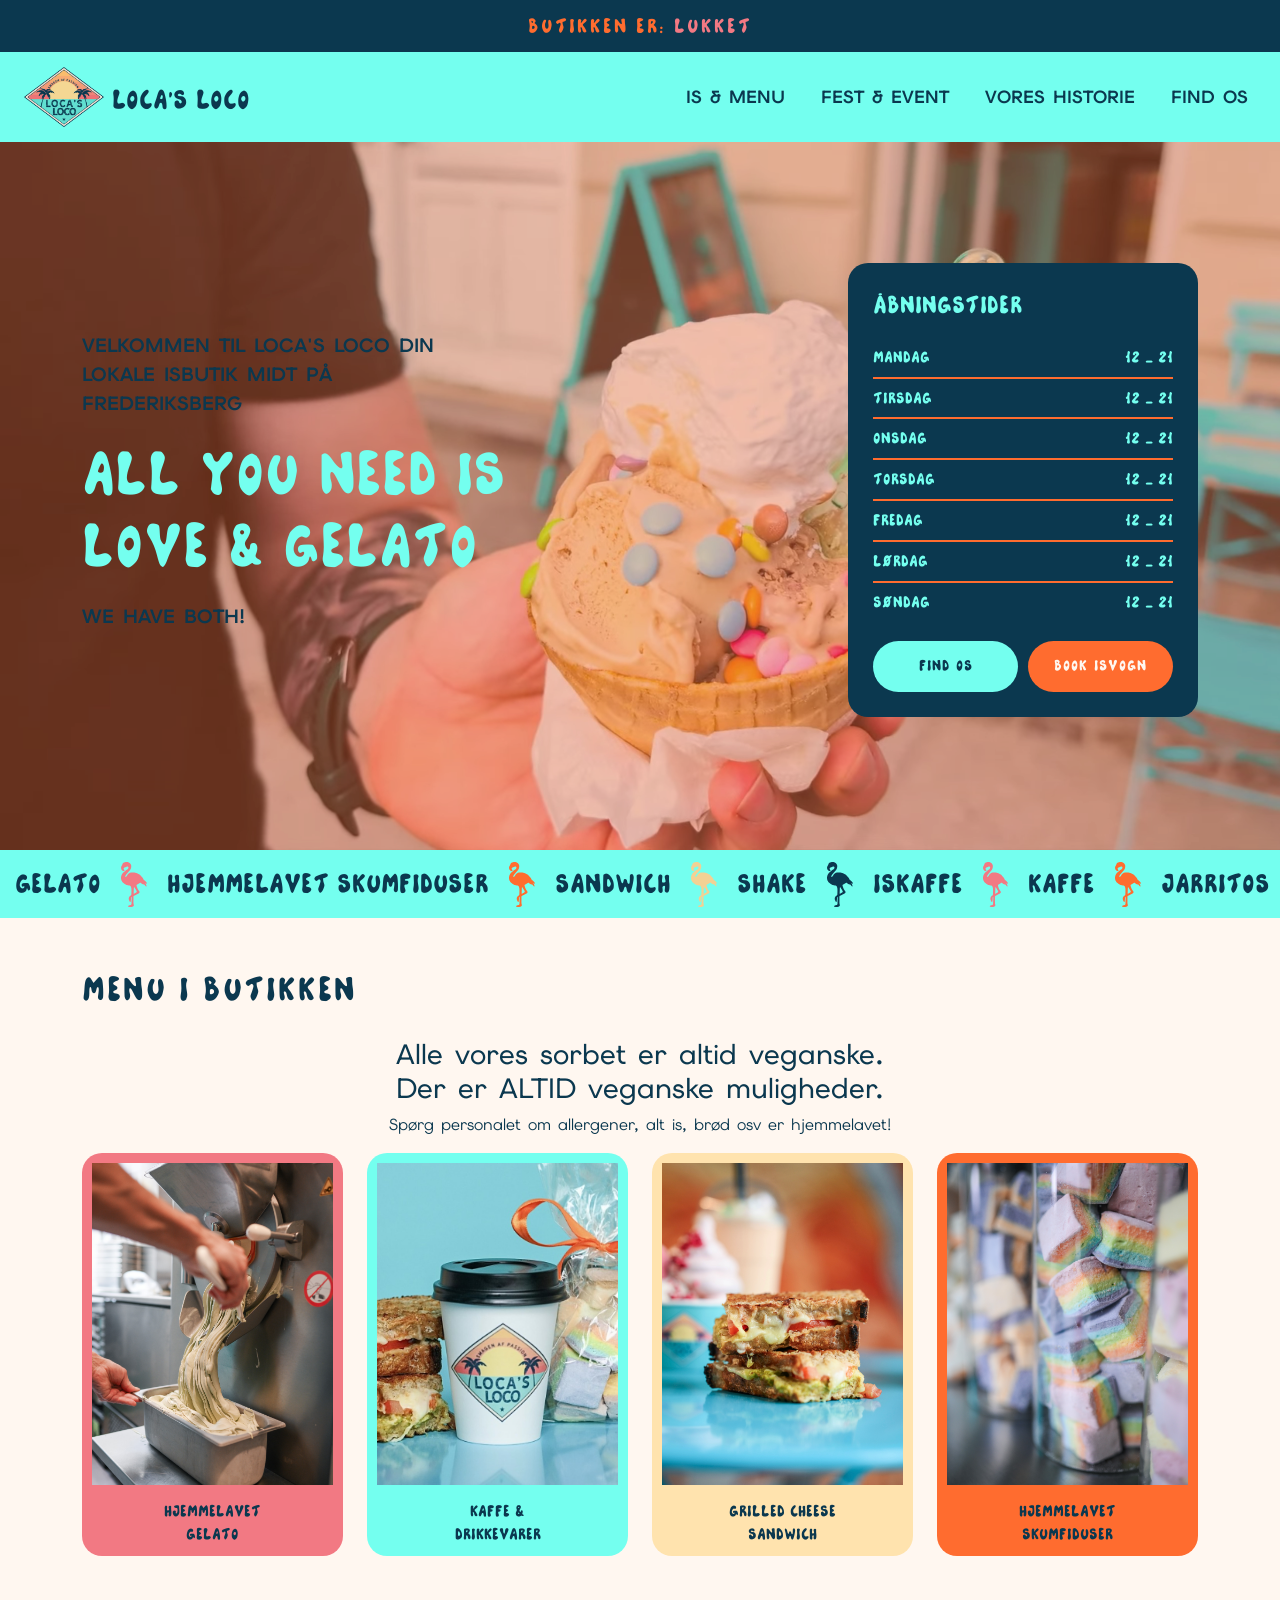
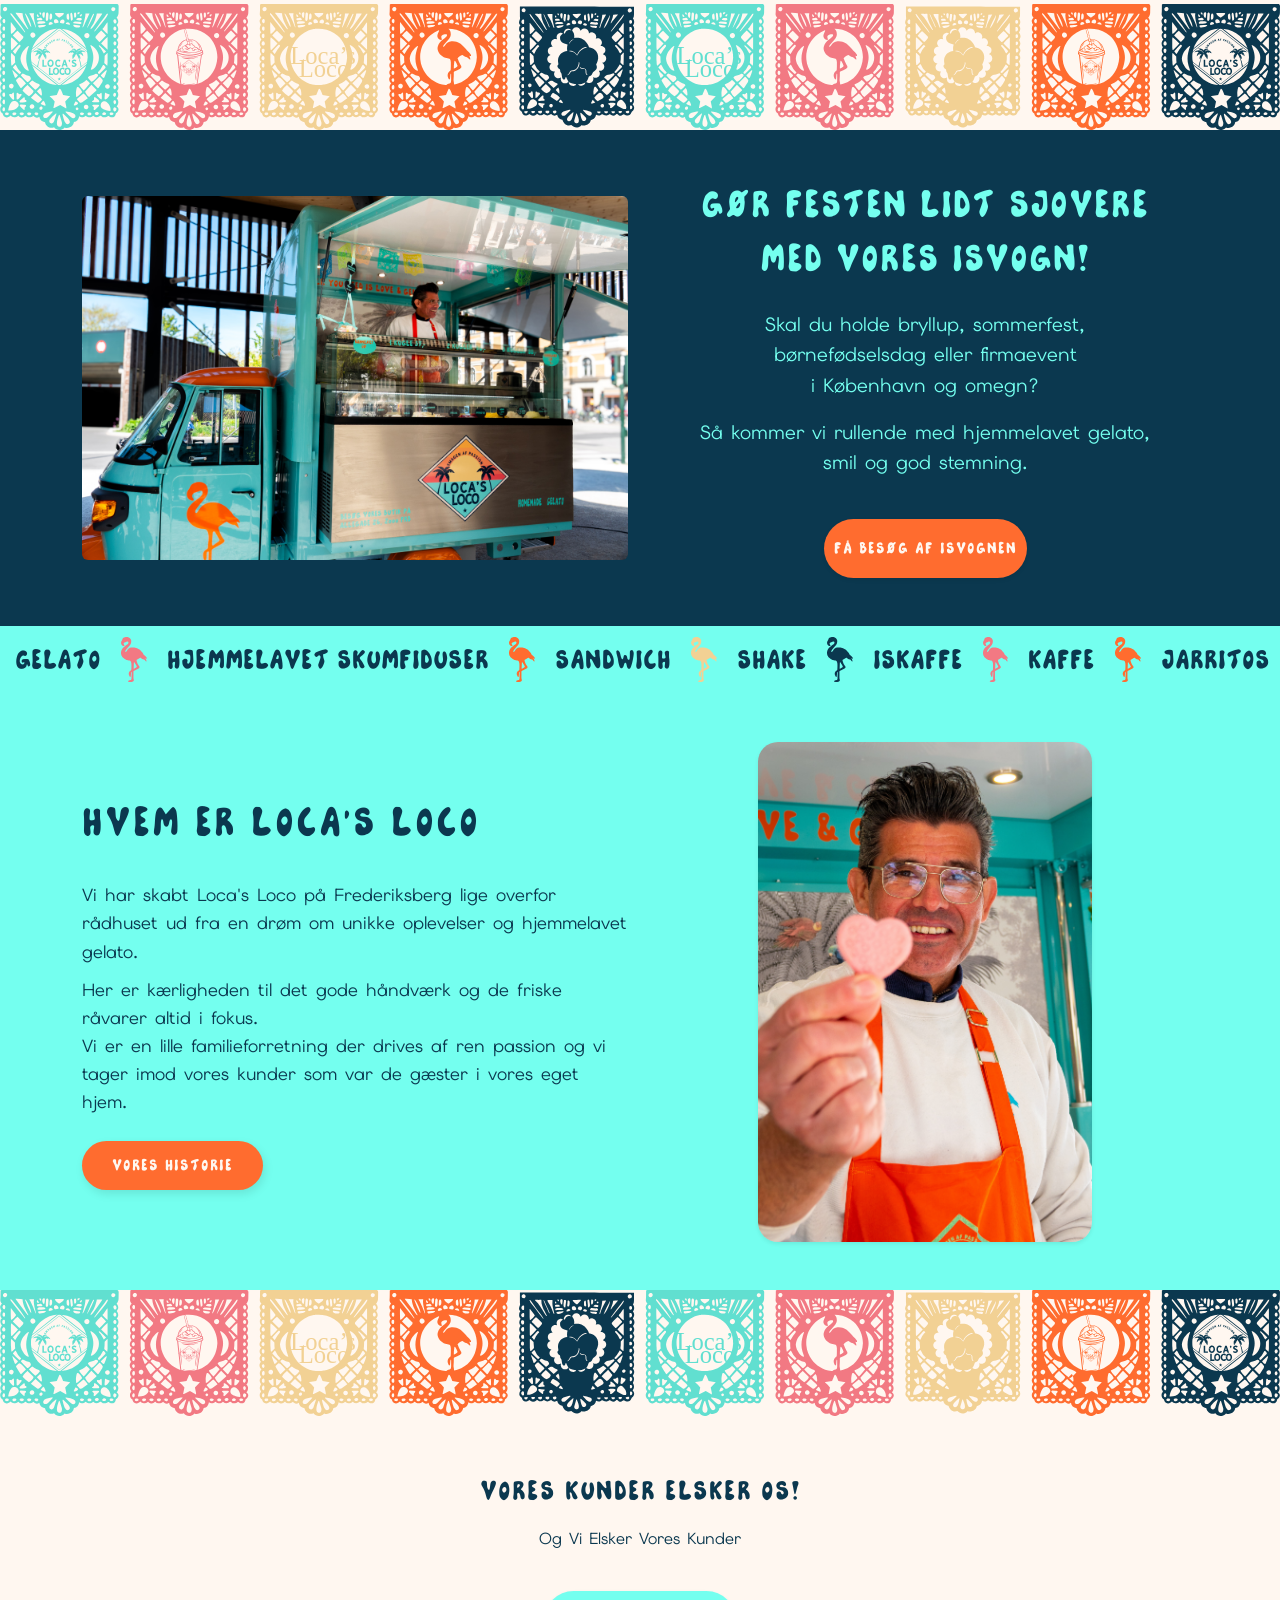
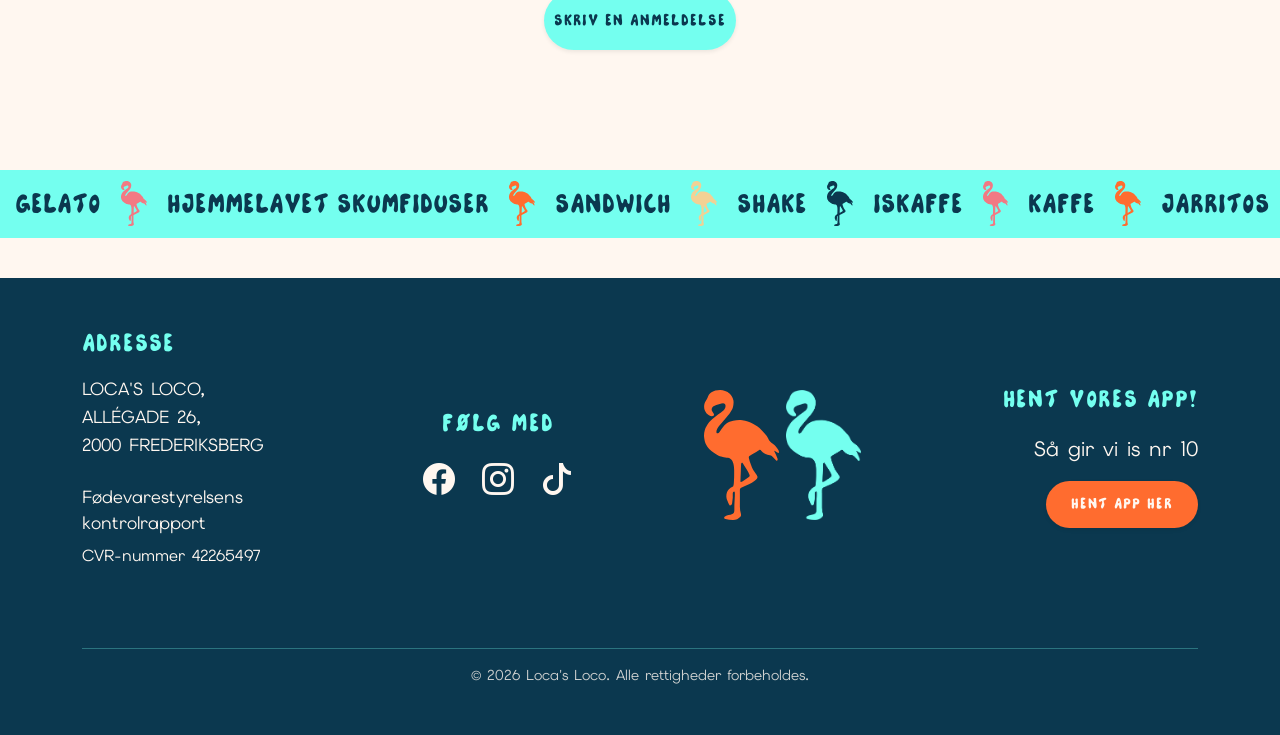
==== commit 28267b0a: "Aller sidste Commit" ====
--- a/index.html
+++ b/index.html
@@ -3,28 +3,24 @@
 <head>
     <meta charset="UTF-8">
     <meta name="viewport" content="width=device-width, initial-scale=1.0">
-
     <meta name="robots" content="noindex, nofollow">
-
     <title>Loca's Loco</title>
     <meta name="description" content="Besøg Loca's Loco på Frederiksberg. Vi byder på hjemmelavet gelato, vegansk sorbet, varme drikke og vores populære grilled cheese sandwich.">
-
     <link href="https://cdn.jsdelivr.net/npm/bootstrap@5.3.2/dist/css/bootstrap.min.css" rel="stylesheet">
-
     <link rel="preconnect" href="https://fonts.googleapis.com">
     <link rel="preconnect" href="https://fonts.gstatic.com" crossorigin>
     <link href="https://fonts.googleapis.com/css2?family=Elms+Sans:wght@400;700&display=swap" rel="stylesheet">
-
     <link rel="stylesheet" href="style.css">
     <link rel="stylesheet" href="https://cdn.jsdelivr.net/npm/bootstrap-icons@1.11.1/font/bootstrap-icons.css">
-
     <link rel="icon" type="image/png" href="media/logo.png">
 </head>
 <body>
 
-<!-- HEADER / NAVIGATION -->
+<!-- /* =========================================
+   3. HEADER & NAVIGATION (Den sticky menu)
+   ========================================= */ -->
+
 <div id="navbar-group" class="fixed-top-group">
-
     <div class="status-topbar text-center">
         <span class="topbar-static">BUTIKKEN ER: </span>
         <span id="topbar-status" class="topbar-dynamic">HENTER...</span>
@@ -50,35 +46,32 @@
         </div>
     </nav>
 </div>
-<!-- HEADER / NAVIGATION -->
-
-<!-- HERO SEKTION MED VIDEO BAGGRUND -->
+<!-- /* =========================================
+   3. HEADER & NAVIGATION (Den sticky menu)
+   ========================================= */ -->
+
+
+
+<!-- /* =========================================
+   4. HERO SEKTION (Top-video & Åbningstider)
+   ========================================= */ -->
 <header class="hero-section">
-
-    <!-- Baggrundsvideo -->
     <video autoplay loop muted playsinline class="hero-video">
         <source src="media/Vhero.webm" type="video/webm">
     </video>
-
-    <!-- Et let gennemsigtigt orange filter over videoen, så teksten kan læses -->
     <div class="hero-overlay"></div>
 
     <div class="container position-relative z-index-1">
         <div class="row align-items-center">
-
-            <!-- VENSTRE SIDE: Tekst -->
             <div class="col-6 hero-text-box mb-lg-0">
                 <p class="hero-subtitle">VELKOMMEN TIL LOCA'S LOCO DIN<br>LOKALE ISBUTIK MIDT PÅ<br>FREDERIKSBERG</p>
                 <h1 class="hero-title">ALL YOU NEED IS<br>LOVE & GELATO</h1>
                 <p class="hero-subtitle">We Have Both!</p>
             </div>
 
-            <!-- HØJRE SIDE: Åbningstider Boks -->
             <div class="col-6">
                 <div class="hours-box">
                     <h2 class="hours-title">ÅBNINGSTIDER</h2>
-
-                    <!-- Listen med åbningstider som kunden retter i HTML for syns skyld -->
                     <ul class="hours-list">
                         <li><span>MANDAG</span> <span>12 - 21</span></li>
                         <li><span>TIRSDAG</span> <span>12 - 21</span></li>
@@ -88,514 +81,275 @@
                         <li><span>LØRDAG</span> <span>12 - 21</span></li>
                         <li><span>SØNDAG</span> <span>12 - 21</span></li>
                     </ul>
-
-                    <!-- Knapper i bunden af boksen -->
                     <div class="hours-buttons">
                         <a href="404.html" class="btn-custom btn-mint">FIND OS</a>
-
                         <a href="404.html" class="btn-custom btn-orange">BOOK ISVOGN</a>
                     </div>
                 </div>
             </div>
-
         </div>
     </div>
 </header>
-
-<!-- HERO SEKTION MED VIDEO BAGGRUND -->
+<!-- /* =========================================
+   4. HERO SEKTION (Top-video & Åbningstider)
+   ========================================= */ -->
 <main>
-<!-- RULLENDE TEKST (MARQUEE) -->
-<div class="scrolling-banner">
-    <div class="scrolling-content">
-
-        <div class="scrolling-group">
-            <span>GELATO</span>
-            <img src="media/jordbær.svg" alt="Lyserød Flamingo">
-            <span>HJEMMELAVET SKUMFIDUSER</span>
-            <img src="media/blodappelsin.svg" alt="Orange Flamingo">
-            <span>SANDWICH</span>
-            <img src="media/mango.svg" alt="Vanilje Flamingo">
-            <span>SHAKE</span>
-            <img src="media/blaabaer.svg" alt="Blåbær Flamingo">
-            <span>ISKAFFE</span>
-            <img src="media/jordbær.svg" alt="Lyserød Flamingo">
-            <span>KAFFE</span>
-            <img src="media/blodappelsin.svg" alt="Orange Flamingo">
-            <span>JARRITOS</span>
-            <img src="media/mango.svg" alt="Vanilje Flamingo">
-            <span>FLOAT</span>
-            <img src="media/blaabaer.svg" alt="Blåbær Flamingo">
-            <span>VEGANSK SORBET</span>
-            <img src="media/jordbær.svg" alt="Lyserød Flamingo">
-            <span>Allergivenlig IS</span>
-            <img src="media/blodappelsin.svg" alt="Orange Flamingo">
-        </div>
-
-        <!-- GRUPPE 2 (Kopien der gør loopet usynligt - Præcis magen til) -->
-        <div class="scrolling-group">
-            <span>GELATO</span>
-            <img src="media/jordbær.svg" alt="Lyserød Flamingo">
-            <span>HJEMMELAVET SKUMFIDUSER</span>
-            <img src="media/blodappelsin.svg" alt="Orange Flamingo">
-            <span>SANDWICH</span>
-            <img src="media/mango.svg" alt="Vanilje Flamingo">
-            <span>SHAKE</span>
-            <img src="media/blaabaer.svg" alt="Blåbær Flamingo">
-            <span>ISKAFFE</span>
-            <img src="media/jordbær.svg" alt="Lyserød Flamingo">
-            <span>KAFFE</span>
-            <img src="media/blodappelsin.svg" alt="Orange Flamingo">
-            <span>JARRITOS</span>
-            <img src="media/mango.svg" alt="Vanilje Flamingo">
-            <span>FLOAT</span>
-            <img src="media/blaabaer.svg" alt="Blåbær Flamingo">
-            <span>VEGANSK SORBET</span>
-            <img src="media/jordbær.svg" alt="Lyserød Flamingo">
-            <span>Allergivenlig IS</span>
-            <img src="media/blodappelsin.svg" alt="Orange Flamingo">
-        </div>
-
-    </div>
-</div>
-<!-- RULLENDE TEKST  -->
-
-
-
-
-<!-- BANNER -->
-<div class="separator-banner">
-    <img src="media/banner.svg" alt="Farverigt Loca's Loco flag-banner">
-</div>
-<!-- BANNER -->
-
-<!-- ========================================== -->
-<!-- START: MENU I BUTIKKEN (KORT + MODALS)     -->
-<!-- ========================================== -->
-
-<!-- DEL 1: KORTENE PÅ SIDEN -->
-<section class="menu-preview-section py-5">
-    <div class="container text-center">
-
-        <h2 class="section-title text-start mb-4">MENU I BUTIKKEN</h2>
-        <h3>Alle vores sorbet er altid veganske.
-            <br>Der er ALTID veganske muligheder. </h3>
-        <p>Spørg personalet om allergener, alt is, brød osv er hjemmelavet!</p>
-
-        <div class="row g-4">
-
-            <!-- Gelato Kort -->
-            <div class="col-6 col-md-3">
-                <div class="menu-card frame-pink" data-bs-toggle="modal" data-bs-target="#modalGelato">
-                    <img src="media/ismaskine.JPG" alt="Hjemmelavet Gelato">
-                    <h3>HJEMMELAVET<br>GELATO</h3>
-                </div>
-            </div>
-
-            <!-- Kaffe Kort -->
-            <div class="col-6 col-md-3">
-                <div class="menu-card frame-mint" data-bs-toggle="modal" data-bs-target="#modalKaffe">
-                    <img src="media/kaffekop.jpg" alt="Kaffe og Drikkevarer">
-                    <h3>KAFFE &<br>DRIKKEVARER</h3>
-                </div>
-            </div>
-
-            <!-- Sandwich Kort -->
-            <div class="col-6 col-md-3">
-                <div class="menu-card frame-vanilje" data-bs-toggle="modal" data-bs-target="#modalSandwich">
-                    <img src="media/mad.jpg" alt="Grilled Cheese Sandwich">
-                    <h3>GRILLED CHEESE<br>SANDWICH</h3>
-                </div>
-            </div>
-
-            <!-- Skumfiduser Kort -->
-            <div class="col-6 col-md-3">
-                <div class="menu-card frame-orange" data-bs-toggle="modal" data-bs-target="#modalSkumfiduser">
-                    <img src="media/skum.JPG" alt="Hjemmelavede Skumfiduser">
-                    <h3>HJEMMELAVET<br>SKUMFIDUSER</h3>
-                </div>
-            </div>
-
-        </div>
-
-    </div>
-</section>
-
-<!-- DEL 2: POP-UP VINDUER (MODALS) -->
-
-<!-- Modal for Gelato -->
-<div class="modal fade" id="modalGelato" tabindex="-1" aria-hidden="true">
-    <div class="modal-dialog modal-dialog-centered modal-lg">
-        <div class="modal-content custom-modal text-modal">
-            <button type="button" class="btn-close modal-close-btn" data-bs-dismiss="modal" aria-label="Close"></button>
-            <div class="modal-body p-4 p-md-5">
-                <h2 class="menu-modal-title">GELATO</h2>
-
-                <h3>Alle vores sorbet er altid veganske.
-                    <br>Der er ALTID veganske muligheder. </h3>
-                <p>Spørg personalet om allergener, alt is, brød osv er hjemmelavet!</p>
-
-                <ul class="menu-price-list">
-                    <li>
-                        <div class="menu-item-info">
-                            <h4>1 KUGLE</h4>
-                            <p>Inkl. 1 valgfri topping fra væggen</p>
-                        </div>
-                        <div class="menu-item-price">37 KR</div>
-                    </li>
-                    <li>
-                        <div class="menu-item-info">
-                            <h4>2 KUGLER</h4>
-                            <p>Inkl. 1 valgfri topping fra væggen</p>
-                        </div>
-                        <div class="menu-item-price">46 KR</div>
-                    </li>
-                    <li>
-                        <div class="menu-item-info">
-                            <h4>3 KUGLER</h4>
-                            <p>Inkl. 1 valgfri topping fra væggen</p>
-                        </div>
-                        <div class="menu-item-price">55 KR</div>
-                    </li>
+    <!-- /* =========================================
+       RULLE TEKST
+       ========================================= */ -->
+    <div class="scrolling-banner">
+        <div class="scrolling-content">
+            <div class="scrolling-group">
+                <span>GELATO</span> <img src="media/jordbær.svg" alt="Lyserød Flamingo">
+                <span>HJEMMELAVET SKUMFIDUSER</span> <img src="media/blodappelsin.svg" alt="Orange Flamingo">
+                <span>SANDWICH</span> <img src="media/mango.svg" alt="Vanilje Flamingo">
+                <span>SHAKE</span> <img src="media/blaabaer.svg" alt="Blåbær Flamingo">
+                <span>ISKAFFE</span> <img src="media/jordbær.svg" alt="Lyserød Flamingo">
+                <span>KAFFE</span> <img src="media/blodappelsin.svg" alt="Orange Flamingo">
+                <span>JARRITOS</span> <img src="media/mango.svg" alt="Vanilje Flamingo">
+                <span>FLOAT</span> <img src="media/blaabaer.svg" alt="Blåbær Flamingo">
+                <span>VEGANSK SORBET</span> <img src="media/jordbær.svg" alt="Lyserød Flamingo">
+                <span>Allergivenlig IS</span> <img src="media/blodappelsin.svg" alt="Orange Flamingo">
+            </div>
+            <div class="scrolling-group">
+                <span>GELATO</span> <img src="media/jordbær.svg" alt="Lyserød Flamingo">
+                <span>HJEMMELAVET SKUMFIDUSER</span> <img src="media/blodappelsin.svg" alt="Orange Flamingo">
+                <span>SANDWICH</span> <img src="media/mango.svg" alt="Vanilje Flamingo">
+                <span>SHAKE</span> <img src="media/blaabaer.svg" alt="Blåbær Flamingo">
+                <span>ISKAFFE</span> <img src="media/jordbær.svg" alt="Lyserød Flamingo">
+                <span>KAFFE</span> <img src="media/blodappelsin.svg" alt="Orange Flamingo">
+                <span>JARRITOS</span> <img src="media/mango.svg" alt="Vanilje Flamingo">
+                <span>FLOAT</span> <img src="media/blaabaer.svg" alt="Blåbær Flamingo">
+                <span>VEGANSK SORBET</span> <img src="media/jordbær.svg" alt="Lyserød Flamingo">
+                <span>Allergivenlig IS</span> <img src="media/blodappelsin.svg" alt="Orange Flamingo">
+            </div>
+        </div>
+    </div>
+    <!-- /* =========================================
+          RULLE TEKST
+          ========================================= */ -->
+
+
+
+    <!-- /* =========================================
+   7. MENUKORT & MODALS (Pop-up Pop-ups)
+   ========================================= */ -->
+    <section class="menu-preview-section py-5">
+        <div class="container text-center">
+            <h2 class="section-title text-start mb-4">MENU I BUTIKKEN</h2>
+            <h3>Alle vores sorbet er altid veganske.<br>Der er ALTID veganske muligheder.</h3>
+            <p>Spørg personalet om allergener, alt is, brød osv er hjemmelavet!</p>
+
+            <div class="row g-4">
+                <div class="col-6 col-md-3">
+                    <div class="menu-card frame-pink" data-bs-toggle="modal" data-bs-target="#modalGelato">
+                        <img src="media/ismaskine.JPG" alt="Hjemmelavet Gelato">
+                        <h3>HJEMMELAVET<br>GELATO</h3>
+                    </div>
+                </div>
+                <div class="col-6 col-md-3">
+                    <div class="menu-card frame-mint" data-bs-toggle="modal" data-bs-target="#modalKaffe">
+                        <img src="media/kaffekop.jpg" alt="Kaffe og Drikkevarer">
+                        <h3>KAFFE &<br>DRIKKEVARER</h3>
+                    </div>
+                </div>
+                <div class="col-6 col-md-3">
+                    <div class="menu-card frame-vanilje" data-bs-toggle="modal" data-bs-target="#modalSandwich">
+                        <img src="media/mad.jpg" alt="Grilled Cheese Sandwich">
+                        <h3>GRILLED CHEESE<br>SANDWICH</h3>
+                    </div>
+                </div>
+                <div class="col-6 col-md-3">
+                    <div class="menu-card frame-orange" data-bs-toggle="modal" data-bs-target="#modalSkumfiduser">
+                        <img src="media/skum.JPG" alt="Hjemmelavede Skumfiduser">
+                        <h3>HJEMMELAVET<br>SKUMFIDUSER</h3>
+                    </div>
+                </div>
+            </div>
+        </div>
+    </section>
+
+    <div class="modal fade" id="modalGelato" tabindex="-1" aria-hidden="true">
+        <div class="modal-dialog modal-dialog-centered modal-lg">
+            <div class="modal-content custom-modal text-modal">
+                <button type="button" class="btn-close modal-close-btn" data-bs-dismiss="modal" aria-label="Close"></button>
+                <div class="modal-body p-4 p-md-5">
+                    <h2 class="menu-modal-title">GELATO</h2>
+                    <h3>Alle vores sorbet er altid veganske.<br>Der er ALTID veganske muligheder.</h3>
+                    <p>Spørg personalet om allergener, alt is, brød osv er hjemmelavet!</p>
+                    <ul class="menu-price-list">
+                        <li><div class="menu-item-info"><h4>1 KUGLE</h4><p>Inkl. 1 valgfri topping fra væggen</p></div><div class="menu-item-price">37 KR</div></li>
+                        <li><div class="menu-item-info"><h4>2 KUGLER</h4><p>Inkl. 1 valgfri topping fra væggen</p></div><div class="menu-item-price">46 KR</div></li>
+                        <li><div class="menu-item-info"><h4>3 KUGLER</h4><p>Inkl. 1 valgfri topping fra væggen</p></div><div class="menu-item-price">55 KR</div></li>
+                    </ul>
                     <div class="menu-extras mt-4">
                         <span>EKSTRA KUGLE +9 KR</span>
                         <span>HJEMMELAVET GUF +7 KR</span>
                         <span>EKSTRA TOPPING +5 KR</span>
                     </div>
-                </ul>
-                <h2 class="menu-modal-title">Bokse</h2>
-                <ul class="menu-price-list">
-                    <li>
-                        <div class="menu-item-info">
-                            <h4>0,5L boks</h4>
-                            <p>Vælg op til 3 varianter</p>
-                        </div>
-                        <div class="menu-item-price">93 KR</div>
-                    </li>
-                    <li>
-                        <div class="menu-item-info">
-                            <h4>1L Boks</h4>
-                            <p>Vælg op til 4 varianter</p>
-                        </div>
-                        <div class="menu-item-price">175 KR</div>
-                    </li>
-                    <div class="menu-item-info">
-                        <h4>4 Vafler og 2 Toppings</h4>
-                    </div>
-                    <div class="menu-item-price">35 KR</div>
-                    </li>
-                </ul>
-            </div>
-        </div>
-    </div>
-</div>
-
-<!-- Modal for Kaffe -->
-<div class="modal fade" id="modalKaffe" tabindex="-1" aria-hidden="true">
-    <div class="modal-dialog modal-dialog-centered modal-lg">
-        <div class="modal-content custom-modal text-modal">
-            <button type="button" class="btn-close modal-close-btn" data-bs-dismiss="modal" aria-label="Close"></button>
-            <div class="modal-body p-4 p-md-5">
-                <h2 class="menu-modal-title">KAFFE</h2>
-                <ul class="menu-price-list">
-                    <li>
-                        <div class="menu-item-info"><h4>DOBBELT ESPRESSO</h4></div>
-                        <div class="menu-item-price">25 KR</div>
-                    </li>
-                    <li>
-                        <div class="menu-item-info"><h4>AMERICANO</h4></div>
-                        <div class="menu-item-price">30 KR</div>
-                    </li>
-                    <li>
-                        <div class="menu-item-info"><h4>CAFFE LATTE</h4></div>
-                        <div class="menu-item-price">37 KR</div>
-                    </li>
-                    <li>
-                        <div class="menu-item-info"><h4>CAPPUCCINO</h4></div>
-                        <div class="menu-item-price">37 KR</div>
-                    </li>
-                    <li>
-                        <div class="menu-item-info">
-                            <h4>AFFOGATO</h4>
-                            <p>espresso shot & 1 kugle is</p>
-                        </div>
-                        <div class="menu-item-price">44 KR</div>
-                    </li>
-                    <li>
-                        <div class="menu-item-info">
-                            <h4>MILO'S ISKAFFE</h4>
-                            <p>Dobbelt espresso shot, vaniljemælk & isterninger</p>
-                        </div>
-                        <div class="menu-item-price">57 KR</div>
-                    </li>
-                </ul>
-
-                <h2 class="menu-modal-title">DRIKKEVARE</h2>
-                <ul class="menu-price-list">
-                    <li>
-                        <div class="menu-item-info">
-                            <h4>LOCO SHAKE</h4>
-                            <p>med 3 kugler valgfri is & vaniljemælk</p>
-                        </div>
-                        <div class="menu-item-price">57 KR</div>
-                    </li>
-                    <li>
-                        <div class="menu-item-info">
-                            <h4>LOCO FLOAT</h4>
-                            <p>Jarritos & 1 kugle valgfri is</p>
-                        </div>
-                        <div class="menu-item-price">54 KR</div>
-                    </li>
-                    <li>
-                        <div class="menu-item-info">
-                            <h4>JARRITOS</h4>
-                            <p>Mexicansk Sodavand</p>
-                        </div>
-                        <div class="menu-item-price">29 KR</div>
-                    </li>
-
-
-                </ul>
-            </div>
-        </div>
-    </div>
-</div>
-
-<!-- Modal for Sandwich -->
-<div class="modal fade" id="modalSandwich" tabindex="-1" aria-hidden="true">
-    <div class="modal-dialog modal-dialog-centered modal-lg">
-        <div class="modal-content custom-modal text-modal">
-            <button type="button" class="btn-close modal-close-btn" data-bs-dismiss="modal" aria-label="Close"></button>
-            <div class="modal-body p-4 p-md-5">
-                <h2 class="menu-modal-title">SANDWICH</h2>
-                <ul class="menu-price-list">
-                    <li>
-                        <div class="menu-item-info">
-                            <h4>GRILLED CHEESE SANDWICH</h4>
-                            <p>På hjemmebagt surdejsbrød, med ost & Branko's salsa verde<br>med eller uden chili</p>
-                        </div>
-                        <div class="menu-item-price">49 KR</div>
-                    </li>
-                </ul>
-                <div class="menu-extras mt-4">
-                    <span>TILVALG: TOMAT: +5 KR</span>
-                    <span>SVAMPE: +5 KR</span>
-                    <span>AVOCADO: +10 KR</span>
-                </div>
-            </div>
-        </div>
-    </div>
-</div>
-
-<!-- Modal for Skumfiduser -->
-<div class="modal fade" id="modalSkumfiduser" tabindex="-1" aria-hidden="true">
-    <div class="modal-dialog modal-dialog-centered modal-lg">
-        <div class="modal-content custom-modal text-modal">
-            <button type="button" class="btn-close modal-close-btn" data-bs-dismiss="modal" aria-label="Close"></button>
-            <div class="modal-body p-4 p-md-5">
-                <h2 class="menu-modal-title">HJEMMELAVEDE SKUMFIDUSER</h2>
-                <p class="text-center" style="font-family: 'Elms Sans', sans-serif; color: var(--vanilje);">Vores skumfiduser er lavet med halal-certificeret gelatine fra kvæg</p>
-                <ul class="menu-price-list mt-4">
-                    <li>
-                        <div class="menu-item-info"><h4>10 STK</h4></div>
-                        <div class="menu-item-price">40 KR</div>
-                    </li>
-                    <li>
-                        <div class="menu-item-info"><h4>20 STK</h4></div>
-                        <div class="menu-item-price">70 KR</div>
-                    </li>
-                    <li>
-                        <div class="menu-item-info"><h4>PRIS PR. STK</h4></div>
-                        <div class="menu-item-price">5 KR</div>
-                    </li>
-                </ul>
-            </div>
-        </div>
-    </div>
-</div>
-
-<!-- ========================================== -->
-<!-- SLUT: MENU I BUTIKKEN (KORT + MODALS)      -->
-<!-- ========================================== -->
-
-<!-- RULLENDE TEKST (MARQUEE) -->
-<div class="scrolling-banner">
-    <div class="scrolling-content">
-
-        <!-- GRUPPE 1 (Originalen) -->
-        <div class="scrolling-group">
-            <span>GELATO</span>
-            <img src="media/jordbær.svg" alt="Lyserød Flamingo">
-            <span>HJEMMELAVET SKUMFIDUSER</span>
-            <img src="media/blodappelsin.svg" alt="Orange Flamingo">
-            <span>SANDWICH</span>
-            <img src="media/mango.svg" alt="Vanilje Flamingo">
-            <span>SHAKE</span>
-            <img src="media/blaabaer.svg" alt="Blåbær Flamingo">
-            <span>ISKAFFE</span>
-            <img src="media/jordbær.svg" alt="Lyserød Flamingo">
-            <span>KAFFE</span>
-            <img src="media/blodappelsin.svg" alt="Orange Flamingo">
-            <span>JARRITOS</span>
-            <img src="media/mango.svg" alt="Vanilje Flamingo">
-            <span>FLOAT</span>
-            <img src="media/blaabaer.svg" alt="Blåbær Flamingo">
-            <span>Vegansk Sorbet</span>
-            <img src="media/jordbær.svg" alt="Lyserød Flamingo">
-            <span>Allergivenlig IS</span>
-            <img src="media/blodappelsin.svg" alt="Orange Flamingo">
-        </div>
-
-        <!-- GRUPPE 2 (Kopien der gør loopet usynligt - Præcis magen til) -->
-        <div class="scrolling-group">
-            <span>GELATO</span>
-            <img src="media/jordbær.svg" alt="Lyserød Flamingo">
-            <span>HJEMMELAVET SKUMFIDUSER</span>
-            <img src="media/blodappelsin.svg" alt="Orange Flamingo">
-            <span>SANDWICH</span>
-            <img src="media/mango.svg" alt="Vanilje Flamingo">
-            <span>SHAKE</span>
-            <img src="media/blaabaer.svg" alt="Blåbær Flamingo">
-            <span>ISKAFFE</span>
-            <img src="media/jordbær.svg" alt="Lyserød Flamingo">
-            <span>KAFFE</span>
-            <img src="media/blodappelsin.svg" alt="Orange Flamingo">
-            <span>JARRITOS</span>
-            <img src="media/mango.svg" alt="Vanilje Flamingo">
-            <span>FLOAT</span>
-            <img src="media/blaabaer.svg" alt="Blåbær Flamingo">
-            <span>Vegansk Sorbet</span>
-            <img src="media/jordbær.svg" alt="Lyserød Flamingo">
-            <span>Allergivenlig IS</span>
-            <img src="media/blodappelsin.svg" alt="Orange Flamingo">
-        </div>
-
-    </div>
-</div>
-<!-- RULLENDE TEKST (MARQUEE) -->
-
-<!-- ========================================== -->
-<!-- START: ISVOGN SEKTION                      -->
-<!-- ========================================== -->
-<section class="isvogn-section py-5">
-    <div class="container">
-        <div class="row align-items-center">
-
-            <!-- VENSTRE SIDE: Billede -->
-            <div class="col-md-6 mb-4 mb-md-0">
-                <img src="media/brankoiisvogn.jpg" alt="Loca's Loco Isvogn" class="img-fluid rounded">
-            </div>
-
-            <!-- HØJRE SIDE: Tekst og knap -->
-            <div class="col-md-6 text-center px-md-4">
-                <h2 class="isvogn-title">GØR FESTEN LIDT SJOVERE<br>MED VORES ISVOGN!</h2>
-
-                <p class="isvogn-text mt-4">
-                    Skal du holde bryllup, sommerfest,<br>
-                    børnefødselsdag eller firmaevent<br>
-                    i København og omegn?
-                </p>
-
-                <p class="isvogn-text mt-3">
-                    Så kommer vi rullende med hjemmelavet gelato,<br>
-                    smil og god stemning.
-                </p>
-
-                <a href="404.html" class="btn-custom btn-orange shadow-sm mt-4 d-inline-block">FÅ BESØG AF ISVOGNEN</a>
-            </div>
-
-        </div>
-    </div>
-</section>
-<!-- ========================================== -->
-<!-- SLUT: ISVOGN SEKTION                       -->
-<!-- ========================================== -->
-
+                    <h2 class="menu-modal-title mt-4">Bokse</h2>
+                    <ul class="menu-price-list">
+                        <li><div class="menu-item-info"><h4>0,5L boks</h4><p>Vælg op til 3 varianter</p></div><div class="menu-item-price">93 KR</div></li>
+                        <li><div class="menu-item-info"><h4>1L Boks</h4><p>Vælg op til 4 varianter</p></div><div class="menu-item-price">175 KR</div></li>
+                        <li><div class="menu-item-info"><h4>4 Vafler og 2 Toppings</h4></div><div class="menu-item-price">35 KR</div></li>
+                    </ul>
+                </div>
+            </div>
+        </div>
+    </div>
+
+    <div class="modal fade" id="modalKaffe" tabindex="-1" aria-hidden="true">
+        <div class="modal-dialog modal-dialog-centered modal-lg">
+            <div class="modal-content custom-modal text-modal">
+                <button type="button" class="btn-close modal-close-btn" data-bs-dismiss="modal" aria-label="Close"></button>
+                <div class="modal-body p-4 p-md-5">
+                    <h2 class="menu-modal-title">KAFFE</h2>
+                    <ul class="menu-price-list">
+                        <li><div class="menu-item-info"><h4>DOBBELT ESPRESSO</h4></div><div class="menu-item-price">25 KR</div></li>
+                        <li><div class="menu-item-info"><h4>AMERICANO</h4></div><div class="menu-item-price">30 KR</div></li>
+                        <li><div class="menu-item-info"><h4>CAFFE LATTE</h4></div><div class="menu-item-price">37 KR</div></li>
+                        <li><div class="menu-item-info"><h4>CAPPUCCINO</h4></div><div class="menu-item-price">37 KR</div></li>
+                        <li><div class="menu-item-info"><h4>AFFOGATO</h4><p>espresso shot & 1 kugle is</p></div><div class="menu-item-price">44 KR</div></li>
+                        <li><div class="menu-item-info"><h4>MILO'S ISKAFFE</h4><p>Dobbelt espresso shot, vaniljemælk & isterninger</p></div><div class="menu-item-price">57 KR</div></li>
+                    </ul>
+                    <h2 class="menu-modal-title mt-4">DRIKKEVARE</h2>
+                    <ul class="menu-price-list">
+                        <li><div class="menu-item-info"><h4>LOCO SHAKE</h4><p>med 3 kugler valgfri is & vaniljemælk</p></div><div class="menu-item-price">57 KR</div></li>
+                        <li><div class="menu-item-info"><h4>LOCO FLOAT</h4><p>Jarritos & 1 kugle valgfri is</p></div><div class="menu-item-price">54 KR</div></li>
+                        <li><div class="menu-item-info"><h4>JARRITOS</h4><p>Mexicansk Sodavand</p></div><div class="menu-item-price">29 KR</div></li>
+                    </ul>
+                </div>
+            </div>
+        </div>
+    </div>
+
+    <div class="modal fade" id="modalSandwich" tabindex="-1" aria-hidden="true">
+        <div class="modal-dialog modal-dialog-centered modal-lg">
+            <div class="modal-content custom-modal text-modal">
+                <button type="button" class="btn-close modal-close-btn" data-bs-dismiss="modal" aria-label="Close"></button>
+                <div class="modal-body p-4 p-md-5">
+                    <h2 class="menu-modal-title">SANDWICH</h2>
+                    <ul class="menu-price-list">
+                        <li><div class="menu-item-info"><h4>GRILLED CHEESE SANDWICH</h4><p>På hjemmebagt surdejsbrød, med ost & Branko's salsa verde<br>med eller uden chili</p></div><div class="menu-item-price">49 KR</div></li>
+                    </ul>
+                    <div class="menu-extras mt-4">
+                        <span>TILVALG: TOMAT: +5 KR</span>
+                        <span>SVAMPE: +5 KR</span>
+                        <span>AVOCADO: +10 KR</span>
+                    </div>
+                </div>
+            </div>
+        </div>
+    </div>
+
+    <div class="modal fade" id="modalSkumfiduser" tabindex="-1" aria-hidden="true">
+        <div class="modal-dialog modal-dialog-centered modal-lg">
+            <div class="modal-content custom-modal text-modal">
+                <button type="button" class="btn-close modal-close-btn" data-bs-dismiss="modal" aria-label="Close"></button>
+                <div class="modal-body p-4 p-md-5">
+                    <h2 class="menu-modal-title">HJEMMELAVEDE SKUMFIDUSER</h2>
+                    <p class="text-center" style="font-family: 'Elms Sans', sans-serif; color: var(--vanilje);">Vores skumfiduser are lavet med halal-certificeret gelatine fra kvæg</p>
+                    <ul class="menu-price-list mt-4">
+                        <li><div class="menu-item-info"><h4>10 STK</h4></div><div class="menu-item-price">40 KR</div></li>
+                        <li><div class="menu-item-info"><h4>20 STK</h4></div><div class="menu-item-price">70 KR</div></li>
+                        <li><div class="menu-item-info"><h4>PRIS PR. STK</h4></div><div class="menu-item-price">5 KR</div></li>
+                    </ul>
+                </div>
+            </div>
+        </div>
+    </div>
+
+    <!-- /* =========================================
+  7. MENUKORT & MODALS (Pop-up Pop-ups)
+  ========================================= */ -->
+
+    <!-- BANNER -->
+    <div class="separator-banner">
+        <img src="media/banner.svg" alt="Farverigt Loca's Loco flag-banner">
+    </div>
+    <!-- BANNER -->
+
+    <!-- /* =========================================
+   6. INDHOLD: ISVOGN
+   ========================================= */ -->
+
+    <section class="isvogn-section py-5">
+        <div class="container">
+            <div class="row align-items-center">
+                <div class="col-md-6 mb-4 mb-md-0">
+                    <img src="media/brankoiisvogn.jpg" alt="Loca's Loco Isvogn" class="img-fluid rounded">
+                </div>
+                <div class="col-md-6 text-center px-md-4">
+                    <h2 class="isvogn-title">GØR FESTEN LIDT SJOVERE<br>MED VORES ISVOGN!</h2>
+                    <p class="isvogn-text mt-4">Skal du holde bryllup, sommerfest,<br>børnefødselsdag eller firmaevent<br>i København og omegn?</p>
+                    <p class="isvogn-text mt-3">Så kommer vi rullende med hjemmelavet gelato,<br>smil og god stemning.</p>
+                    <a href="404.html" class="btn-custom btn-orange shadow-sm mt-4 d-inline-block">FÅ BESØG AF ISVOGNEN</a>
+                </div>
+            </div>
+        </div>
+    </section>
+    <!-- /* =========================================
+   6. INDHOLD:ISVOGN
+   ========================================= */ -->
+
+
+    <!-- /* =========================================
+RULLE TEKST
+========================================= */ -->
     <div class="scrolling-banner">
         <div class="scrolling-content">
-
-            <!-- GRUPPE 1 (Originalen) -->
-            <div class="scrolling-group">
-                <span>GELATO</span>
-                <img src="media/jordbær.svg" alt="Lyserød Flamingo">
-                <span>HJEMMELAVET SKUMFIDUSER</span>
-                <img src="media/blodappelsin.svg" alt="Orange Flamingo">
-                <span>SANDWICH</span>
-                <img src="media/mango.svg" alt="Vanilje Flamingo">
-                <span>SHAKE</span>
-                <img src="media/blaabaer.svg" alt="Blåbær Flamingo">
-                <span>ISKAFFE</span>
-                <img src="media/jordbær.svg" alt="Lyserød Flamingo">
-                <span>KAFFE</span>
-                <img src="media/blodappelsin.svg" alt="Orange Flamingo">
-                <span>JARRITOS</span>
-                <img src="media/mango.svg" alt="Vanilje Flamingo">
-                <span>FLOAT</span>
-                <img src="media/blaabaer.svg" alt="Blåbær Flamingo">
-                <span>Vegansk Sorbet</span>
-                <img src="media/jordbær.svg" alt="Lyserød Flamingo">
-                <span>Allergivenlig IS</span>
-                <img src="media/blodappelsin.svg" alt="Orange Flamingo">
-            </div>
-
-            <!-- GRUPPE 2 (Kopien der gør loopet usynligt - Præcis magen til) -->
-            <div class="scrolling-group">
-                <span>GELATO</span>
-                <img src="media/jordbær.svg" alt="Lyserød Flamingo">
-                <span>HJEMMELAVET SKUMFIDUSER</span>
-                <img src="media/blodappelsin.svg" alt="Orange Flamingo">
-                <span>SANDWICH</span>
-                <img src="media/mango.svg" alt="Vanilje Flamingo">
-                <span>SHAKE</span>
-                <img src="media/blaabaer.svg" alt="Blåbær Flamingo">
-                <span>ISKAFFE</span>
-                <img src="media/jordbær.svg" alt="Lyserød Flamingo">
-                <span>KAFFE</span>
-                <img src="media/blodappelsin.svg" alt="Orange Flamingo">
-                <span>JARRITOS</span>
-                <img src="media/mango.svg" alt="Vanilje Flamingo">
-                <span>FLOAT</span>
-                <img src="media/blaabaer.svg" alt="Blåbær Flamingo">
-                <span>Vegansk Sorbet</span>
-                <img src="media/jordbær.svg" alt="Lyserød Flamingo">
-                <span>Allergivenlig IS</span>
-                <img src="media/blodappelsin.svg" alt="Orange Flamingo">
-            </div>
-
-        </div>
-    </div>
-    <!-- RULLENDE TEKST (MARQUEE) -->
-
-    <!-- HVEM ER LOCAS -->
+            <div class="scrolling-group">
+                <span>GELATO</span> <img src="media/jordbær.svg" alt="Lyserød Flamingo">
+                <span>HJEMMELAVET SKUMFIDUSER</span> <img src="media/blodappelsin.svg" alt="Orange Flamingo">
+                <span>SANDWICH</span> <img src="media/mango.svg" alt="Vanilje Flamingo">
+                <span>SHAKE</span> <img src="media/blaabaer.svg" alt="Blåbær Flamingo">
+                <span>ISKAFFE</span> <img src="media/jordbær.svg" alt="Lyserød Flamingo">
+                <span>KAFFE</span> <img src="media/blodappelsin.svg" alt="Orange Flamingo">
+                <span>JARRITOS</span> <img src="media/mango.svg" alt="Vanilje Flamingo">
+                <span>FLOAT</span> <img src="media/blaabaer.svg" alt="Blåbær Flamingo">
+                <span>Vegansk Sorbet</span> <img src="media/jordbær.svg" alt="Lyserød Flamingo">
+                <span>Allergivenlig IS</span> <img src="media/blodappelsin.svg" alt="Orange Flamingo">
+            </div>
+            <div class="scrolling-group">
+                <span>GELATO</span> <img src="media/jordbær.svg" alt="Lyserød Flamingo">
+                <span>HJEMMELAVET SKUMFIDUSER</span> <img src="media/blodappelsin.svg" alt="Orange Flamingo">
+                <span>SANDWICH</span> <img src="media/mango.svg" alt="Vanilje Flamingo">
+                <span>SHAKE</span> <img src="media/blaabaer.svg" alt="Blåbær Flamingo">
+                <span>ISKAFFE</span> <img src="media/jordbær.svg" alt="Lyserød Flamingo">
+                <span>KAFFE</span> <img src="media/blodappelsin.svg" alt="Orange Flamingo">
+                <span>JARRITOS</span> <img src="media/mango.svg" alt="Vanilje Flamingo">
+                <span>FLOAT</span> <img src="media/blaabaer.svg" alt="Blåbær Flamingo">
+                <span>Vegansk Sorbet</span> <img src="media/jordbær.svg" alt="Lyserød Flamingo">
+                <span>Allergivenlig IS</span> <img src="media/blodappelsin.svg" alt="Orange Flamingo">
+            </div>
+        </div>
+    </div>
+    <!-- /* =========================================
+RULLE TEKST
+========================================= */ -->
+
+
+    <!-- /* =========================================
+   6. INDHOLD: HVEM ER VI & ISVOGN
+   ========================================= */ -->
     <section class="about-section">
         <div class="container py-5">
             <div class="row align-items-center">
-
                 <div class="col-md-6 about-text-col mb-4 mb-md-0">
                     <h2 class="about-title">HVEM ER LOCA'S LOCO</h2>
-                    <p class="about-text">
-                        Vi har skabt Loca's Loco på Frederiksberg lige overfor
-                        rådhuset ud fra en drøm om unikke oplevelser og
-                        hjemmelavet gelato.
-                    </p>
-                    <p class="about-text">
-                        Her er kærligheden til det gode håndværk og de friske
-                        råvarer altid i fokus.
-                        <br>
-                        Vi er en lille familieforretning der drives af ren passion
-                        og vi tager imod vores kunder som var de gæster i
-                        vores eget hjem.
-                    </p>
+                    <p class="about-text">Vi har skabt Loca's Loco på Frederiksberg lige overfor rådhuset ud fra en drøm om unikke oplevelser og hjemmelavet gelato.</p>
+                    <p class="about-text">Her er kærligheden til det gode håndværk og de friske råvarer altid i fokus.<br>Vi er en lille familieforretning der drives af ren passion og vi tager imod vores kunder som var de gæster i vores eget hjem.</p>
                     <a href="404.html" class="btn-custom btn-orange about-btn shadow-sm">VORES HISTORIE</a>
                 </div>
-
                 <div class="col-md-6 d-flex justify-content-center">
                     <img src="media/brankomhjerte.jpg" alt="Brank med Loca's lyserøde kiks hjerte" class="about-image img-fluid shadow-sm">
                 </div>
-
             </div>
         </div>
     </section>
-    <!-- HVEM ER LOCAS -->
+    <!-- /* =========================================
+   6. INDHOLD: HVEM ER VI & ISVOGN
+   ========================================= */ -->
 
     <!-- BANNER -->
     <div class="separator-banner">
@@ -603,111 +357,85 @@
     </div>
     <!-- BANNER -->
 
-
-</div>
-
-<div class="row">
-    <div class="col-12 text-center">
-        <div class="reviews-container mt-2">
-            <h3 class="reviews-title mb-3">VORES KUNDER ELSKER OS!</h3>
-            <p style="font-family: 'Elms Sans'; color: var(--blaabaer);">Og Vi Elsker Vores Kunder</p>
-
-            <a href="https://www.google.com/search?num=10&sa=X&sca_esv=21346c809d9e5462&hl=da-DK&sxsrf=ANbL-n7fnRHawhXi87k98N_XptGvD9qNAg:1780019099320&q=Loca%27s+Loco+Anmeldelser&ved=2ahUKEwju2e7wr92UAxWzExAIHSLoCw8QuzF6BAgJEAQ&biw=1536&bih=695&dpr=1.25" target="_blank" class="btn-custom btn-mint mt-4 d-inline-block shadow-sm">
-                SKRIV EN ANMELDELSE
-            </a>
-
-            <div id="google-reviews-widget" class="p-4 mx-auto mt-4" style="max-width: 900px;">
-                <script src="https://elfsightcdn.com/platform.js" async></script>
-                <div class="elfsight-app-65c09460-6319-4515-ac92-27803de2e151" data-elfsight-app-lazy></div>
-            </div>
-
-
-        </div>
-    </div>
-</div>
-
-</div>
-</section>
-
-<!-- GOOGLE  -->
-
-<!-- RULLENDE TEKST (MARQUEE) -->
-<div class="scrolling-banner">
-    <div class="scrolling-content">
-
-        <!-- GRUPPE 1 (Originalen) -->
-        <div class="scrolling-group">
-            <span>GELATO</span>
-            <img src="media/jordbær.svg" alt="Lyserød Flamingo">
-            <span>HJEMMELAVET SKUMFIDUSER</span>
-            <img src="media/blodappelsin.svg" alt="Orange Flamingo">
-            <span>SANDWICH</span>
-            <img src="media/mango.svg" alt="Vanilje Flamingo">
-            <span>SHAKE</span>
-            <img src="media/blaabaer.svg" alt="Blåbær Flamingo">
-            <span>ISKAFFE</span>
-            <img src="media/jordbær.svg" alt="Lyserød Flamingo">
-            <span>KAFFE</span>
-            <img src="media/blodappelsin.svg" alt="Orange Flamingo">
-            <span>JARRITOS</span>
-            <img src="media/mango.svg" alt="Vanilje Flamingo">
-            <span>FLOAT</span>
-            <img src="media/blaabaer.svg" alt="Blåbær Flamingo">
-            <img src="media/jordbær.svg" alt="Lyserød Flamingo">
-            <span>Allergivenlig IS</span>
-            <img src="media/blodappelsin.svg" alt="Orange Flamingo">
-        </div>
-
-        <!-- GRUPPE 2 (Kopien der gør loopet usynligt - Præcis magen til) -->
-        <div class="scrolling-group">
-            <span>GELATO</span>
-            <img src="media/jordbær.svg" alt="Lyserød Flamingo">
-            <span>HJEMMELAVET SKUMFIDUSER</span>
-            <img src="media/blodappelsin.svg" alt="Orange Flamingo">
-            <span>SANDWICH</span>
-            <img src="media/mango.svg" alt="Vanilje Flamingo">
-            <span>SHAKE</span>
-            <img src="media/blaabaer.svg" alt="Blåbær Flamingo">
-            <span>ISKAFFE</span>
-            <img src="media/jordbær.svg" alt="Lyserød Flamingo">
-            <span>KAFFE</span>
-            <img src="media/blodappelsin.svg" alt="Orange Flamingo">
-            <span>JARRITOS</span>
-            <img src="media/mango.svg" alt="Vanilje Flamingo">
-            <span>FLOAT</span>
-            <img src="media/blaabaer.svg" alt="Blåbær Flamingo">
-            <img src="media/jordbær.svg" alt="Lyserød Flamingo">
-            <span>Allergivenlig IS</span>
-            <img src="media/blodappelsin.svg" alt="Orange Flamingo">
-        </div>
-    </div>
-</div>
-<!-- RULLENDE TEKST (MARQUEE) -->
+    <!-- /* =========================================
+       Google
+       ========================================= */ -->
+    <section class="reviews-section py-5">
+        <div class="container">
+            <div class="row">
+                <div class="col-12 text-center">
+                    <div class="reviews-container mt-2">
+                        <h3 class="reviews-title mb-3">VORES KUNDER ELSKER OS!</h3>
+                        <p style="font-family: 'Elms Sans'; color: var(--blaabaer);">Og Vi Elsker Vores Kunder</p>
+
+                        <a href="https://www.google.com/search?q=Locas+Loco+Anmeldelser" target="_blank" class="btn-custom btn-mint mt-4 d-inline-block shadow-sm">
+                            SKRIV EN ANMELDELSE
+                        </a>
+
+                        <div id="google-reviews-widget" class="p-4 mx-auto mt-4" style="max-width: 900px;">
+                            <script src="https://elfsightcdn.com/platform.js" async></script>
+                            <div class="elfsight-app-65c09460-6319-4515-ac92-27803de2e151" data-elfsight-app-lazy></div>
+                        </div>
+                    </div>
+                </div>
+            </div>
+        </div>
+    </section>
+    <!-- /* =========================================
+       Google
+       ========================================= */ -->
+
+
+    <!-- /* =========================================
+          RULLE TEKST
+           ========================================= */ -->
+    <div class="scrolling-banner">
+        <div class="scrolling-content">
+            <div class="scrolling-group">
+                <span>GELATO</span> <img src="media/jordbær.svg" alt="Lyserød Flamingo">
+                <span>HJEMMELAVET SKUMFIDUSER</span> <img src="media/blodappelsin.svg" alt="Orange Flamingo">
+                <span>SANDWICH</span> <img src="media/mango.svg" alt="Vanilje Flamingo">
+                <span>SHAKE</span> <img src="media/blaabaer.svg" alt="Blåbær Flamingo">
+                <span>ISKAFFE</span> <img src="media/jordbær.svg" alt="Lyserød Flamingo">
+                <span>KAFFE</span> <img src="media/blodappelsin.svg" alt="Orange Flamingo">
+                <span>JARRITOS</span> <img src="media/mango.svg" alt="Vanilje Flamingo">
+                <span>FLOAT</span> <img src="media/blaabaer.svg" alt="Blåbær Flamingo">
+                <img src="media/jordbær.svg" alt="Lyserød Flamingo">
+                <span>Allergivenlig IS</span> <img src="media/blodappelsin.svg" alt="Orange Flamingo">
+            </div>
+            <div class="scrolling-group">
+                <span>GELATO</span> <img src="media/jordbær.svg" alt="Lyserød Flamingo">
+                <span>HJEMMELAVET SKUMFIDUSER</span> <img src="media/blodappelsin.svg" alt="Orange Flamingo">
+                <span>SANDWICH</span> <img src="media/mango.svg" alt="Vanilje Flamingo">
+                <span>SHAKE</span> <img src="media/blaabaer.svg" alt="Blåbær Flamingo">
+                <span>ISKAFFE</span> <img src="media/jordbær.svg" alt="Lyserød Flamingo">
+                <span>KAFFE</span> <img src="media/blodappelsin.svg" alt="Orange Flamingo">
+                <span>JARRITOS</span> <img src="media/mango.svg" alt="Vanilje Flamingo">
+                <span>FLOAT</span> <img src="media/blaabaer.svg" alt="Blåbær Flamingo">
+                <img src="media/jordbær.svg" alt="Lyserød Flamingo">
+                <span>Allergivenlig IS</span> <img src="media/blodappelsin.svg" alt="Orange Flamingo">
+            </div>
+        </div>
+    </div>
+    <!-- /* =========================================
+          RULLE TEKST
+           ========================================= */ -->
+
 </main>
-
-<!-- ========================================== -->
-<!-- START: FOOTER                              -->
-<!-- ========================================== -->
+<!-- /* =========================================
+          Footer
+           ========================================= */ -->
 <footer class="custom-footer py-5">
     <div class="container">
         <div class="row g-4 align-items-center">
 
-            <!-- KOLONNE 1: Adresse & Smiley -->
             <div class="col-12 col-md-6 col-lg-3 text-center text-lg-start">
                 <h4 class="footer-title">ADRESSE</h4>
-                <p class="footer-text mb-4">
-                    LOCA'S LOCO,<br>
-                    ALLÉGADE 26,<br>
-                    2000 FREDERIKSBERG
-                </p>
-                <!-- Smiley fjernet og tekst justeret for at matche dit design -->
-                <a href="https://www.findsmiley.dk/995524" target="_blank" class="footer-link d-inline-block">
-                    Fødevarestyrelsens<br>kontrolrapport
-                </a>
-                <p>CVR-nummer 42265497</p>
-            </div>
-
-            <!-- KOLONNE 2: Sociale Medier -->
+                <p class="footer-text mb-4">LOCA'S LOCO,<br>ALLÉGADE 26,<br>2000 FREDERIKSBERG</p>
+                <a href="https://www.findsmiley.dk/995524" target="_blank" class="footer-link d-inline-block">Fødevarestyrelsens<br>kontrolrapport</a>
+                <p class="mt-2">CVR-nummer 42265497</p>
+            </div>
+
             <div class="col-12 col-md-6 col-lg-3 text-center">
                 <h4 class="footer-title">FØLG MED</h4>
                 <div class="social-icons mt-3">
@@ -717,24 +445,19 @@
                 </div>
             </div>
 
-            <!-- KOLONNE 3: Flamingoerne -->
             <div class="col-12 col-md-6 col-lg-3 text-center">
                 <img src="media/blodappelsin.svg" alt="Loca's Loco Flamingoer" class="footer-flamingos img-fluid">
                 <img src="media/tyrkis.png" alt="Loca's Loco Flamingoer" class="footer-flamingos img-fluid">
             </div>
 
-            <!-- KOLONNE 4: App Download -->
             <div class="col-12 col-md-6 col-lg-3 text-center text-lg-end">
                 <h4 class="footer-title">HENT VORES APP!</h4>
                 <p class="footer-text mb-3" style="font-size: 1.3rem;">Så gir vi is nr 10</p>
-                <a href="https://play.google.com/store/apps/details?id=com.phonestamp.locasloco&hl=en" target="_blank" class="btn-custom btn-orange shadow-sm d-inline-block" style="padding: 10px 25px; font-size: 1.1rem;">
-                    HENT APP HER
-                </a>
-            </div>
-
-        </div>
-
-        <!-- Bundlinje -->
+                <a href="https://play.google.com/store/apps/details?id=com.phonestamp.locasloco&hl=en" target="_blank" class="btn-custom btn-orange shadow-sm d-inline-block" style="padding: 10px 25px; font-size: 1.1rem;">HENT APP HER</a>
+            </div>
+
+        </div>
+
         <div class="row mt-5">
             <div class="col-12 text-center">
                 <hr class="footer-divider">
@@ -743,15 +466,10 @@
         </div>
     </div>
 </footer>
-<!-- ========================================== -->
-<!-- SLUT: FOOTER                               -->
-<!-- ========================================== -->
-
-
-
-
+<!-- /* =========================================
+          Footer
+           ========================================= */ -->
 <script src="https://cdn.jsdelivr.net/npm/bootstrap@5.3.2/dist/js/bootstrap.bundle.min.js"></script>
-
 <script src="js.js"></script>
 </body>
-</html>
+</html>
